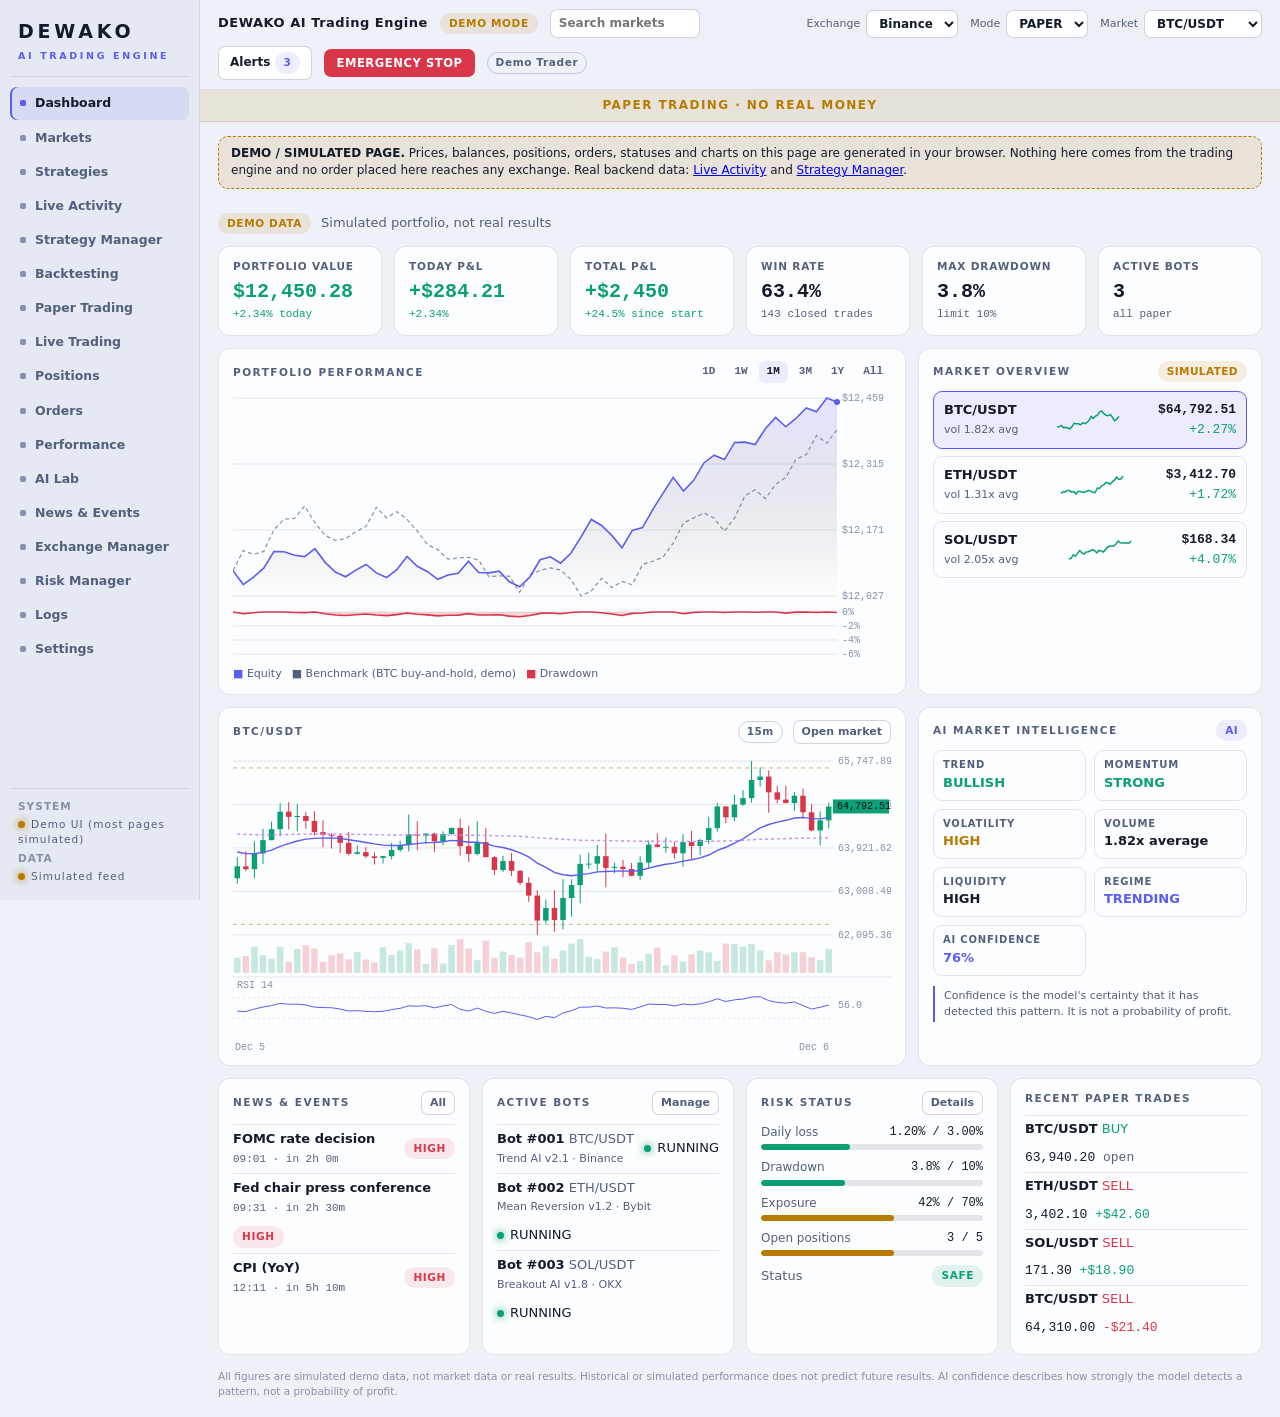
==== frontend/prototype/index.standalone.html @ c2d4505a "Phase 5.2 final verification and safety fixes Add fail-closed validation for malformed fills and exc" ====
<!doctype html>
<html lang="en">
<head>
<meta charset="utf-8">
<meta name="viewport" content="width=device-width, initial-scale=1">
<title>DEWAKO AI Trading Engine</title>
<style>
/* Layout concept: permanent left rail + sticky command bar; dense card grid workstation. Dark-first, AI = indigo, semantic green/red/amber kept separate from accent. */
:root{
  --bg:#0a0e16; --bg2:#0e1420; --card:rgba(22,30,46,.72); --card-solid:#141c2c; --line:rgba(140,160,200,.14); --line2:rgba(140,160,200,.24);
  --fg:#e6ebf5; --mut:#8c98b2; --dim:#5d6984;
  --ai:#8b8cff; --ai-soft:rgba(139,140,255,.14);
  --up:#27d3a0; --up-soft:rgba(39,211,160,.13); --dn:#ff5c6c; --dn-soft:rgba(255,92,108,.13); --warn:#f6b73c; --warn-soft:rgba(246,183,60,.14);
  --glow:radial-gradient(1200px 500px at 85% -10%,rgba(139,140,255,.10),transparent 60%),radial-gradient(900px 400px at 0% 0%,rgba(39,211,160,.05),transparent 55%);
  --f-ui:'Manrope',system-ui,sans-serif; --f-mono:'JetBrains Mono',ui-monospace,Menlo,monospace;
  color-scheme:dark;
}
@media (prefers-color-scheme:light){:root:not([data-theme="dark"]){
  --bg:#eef1f7; --bg2:#e4e9f3; --card:rgba(255,255,255,.82); --card-solid:#ffffff; --line:rgba(40,60,100,.12); --line2:rgba(40,60,100,.22);
  --fg:#131a2b; --mut:#53607c; --dim:#8591ab; --ai:#5b5cf0; --ai-soft:rgba(91,92,240,.1);
  --up:#0b9f76; --up-soft:rgba(11,159,118,.11); --dn:#d9364a; --dn-soft:rgba(217,54,74,.1); --warn:#b97a00; --warn-soft:rgba(185,122,0,.12);
  --glow:radial-gradient(1200px 500px at 85% -10%,rgba(91,92,240,.08),transparent 60%);color-scheme:light}}
:root[data-theme="light"]{
  --bg:#eef1f7; --bg2:#e4e9f3; --card:rgba(255,255,255,.82); --card-solid:#ffffff; --line:rgba(40,60,100,.12); --line2:rgba(40,60,100,.22);
  --fg:#131a2b; --mut:#53607c; --dim:#8591ab; --ai:#5b5cf0; --ai-soft:rgba(91,92,240,.1);
  --up:#0b9f76; --up-soft:rgba(11,159,118,.11); --dn:#d9364a; --dn-soft:rgba(217,54,74,.1); --warn:#b97a00; --warn-soft:rgba(185,122,0,.12);
  --glow:radial-gradient(1200px 500px at 85% -10%,rgba(91,92,240,.08),transparent 60%);color-scheme:light}

*{box-sizing:border-box}
html,body{height:100%}
body{background:var(--bg);color:var(--fg);font:13px/1.45 var(--f-ui);margin:0;-webkit-font-smoothing:antialiased}
.num,.mono{font-family:var(--f-mono);font-variant-numeric:tabular-nums}
button,select,input{font:inherit;color:inherit}
button{cursor:pointer}
:focus-visible{outline:2px solid var(--ai);outline-offset:2px}
.app{display:grid;grid-template-columns:200px minmax(0,1fr);min-height:100%;background:var(--glow)}
/* sidebar */
.side{position:sticky;top:env(safe-area-inset-top,0px);height:100dvh;align-self:start;border-right:1px solid var(--line);background:var(--bg2);display:flex;flex-direction:column;padding:14px 10px;gap:10px;overflow-y:auto}
.brand{padding:4px 8px 12px;border-bottom:1px solid var(--line)}
.brand b{display:block;font-size:19px;font-weight:800;letter-spacing:.2em}
.brand span{font-size:9.5px;letter-spacing:.28em;color:var(--ai);font-weight:700}
.nav{display:flex;flex-direction:column;gap:2px}
.nav button{all:unset;box-sizing:border-box;cursor:pointer;display:flex;align-items:center;gap:9px;padding:7px 10px;border-radius:7px;color:var(--mut);font-weight:600;font-size:12.5px;white-space:nowrap}
.nav button:hover{background:var(--ai-soft);color:var(--fg)}
.nav button[aria-current="page"]{background:var(--ai-soft);color:var(--fg);box-shadow:inset 2px 0 0 var(--ai)}
.nav i{width:6px;height:6px;border-radius:2px;background:var(--dim);flex:none}
.nav button[aria-current="page"] i{background:var(--ai)}
.sys{margin-top:auto;border-top:1px solid var(--line);padding:10px 8px 2px;font-size:10.5px;letter-spacing:.1em;color:var(--mut);display:grid;gap:3px}
.sys b{color:var(--dim);font-weight:700}
.dot{display:inline-block;width:7px;height:7px;border-radius:50%;background:var(--up);margin-right:6px;box-shadow:0 0 8px var(--up)}
.dot.w{background:var(--warn);box-shadow:0 0 8px var(--warn)}.dot.r{background:var(--dn);box-shadow:0 0 8px var(--dn)}.dot.o{background:var(--dim);box-shadow:none}
/* topbar */
.main{min-width:0;display:flex;flex-direction:column}
.top{position:sticky;top:env(safe-area-inset-top,0px);z-index:20;display:flex;flex-wrap:wrap;align-items:center;gap:8px 12px;padding:9px 18px;background:color-mix(in srgb,var(--bg) 88%,transparent);backdrop-filter:blur(12px);border-bottom:1px solid var(--line)}
.top h1{font-size:13px;font-weight:800;margin:0;letter-spacing:.04em;white-space:nowrap}
.top .grow{flex:1 1 20px}
.field{display:flex;align-items:center;gap:6px;font-size:11px;color:var(--mut)}
.field select,.search{background:var(--card-solid);border:1px solid var(--line2);border-radius:7px;padding:5px 8px;font-weight:600;font-size:12px;color:var(--fg)}
.search{width:150px}
.pill{display:inline-flex;align-items:center;gap:5px;padding:2px 8px;border-radius:99px;font-size:10.5px;font-weight:700;letter-spacing:.06em;border:1px solid var(--line2);color:var(--mut);white-space:nowrap}
.pill.up{color:var(--up);background:var(--up-soft);border-color:transparent}.pill.dn{color:var(--dn);background:var(--dn-soft);border-color:transparent}
.pill.warn{color:var(--warn);background:var(--warn-soft);border-color:transparent}.pill.ai{color:var(--ai);background:var(--ai-soft);border-color:transparent}
.btn{border:1px solid var(--line2);background:var(--card-solid);border-radius:7px;padding:5px 11px;font-weight:700;font-size:12px}
.btn:hover{border-color:var(--ai)}
.btn.pri{background:var(--ai);border-color:var(--ai);color:#0a0e16}
.btn.dn{background:var(--dn-soft);border-color:var(--dn);color:var(--dn)}
.btn.sm{padding:3px 8px;font-size:11px}
.btn[disabled]{opacity:.45;cursor:not-allowed}
.estop{background:var(--dn);color:#fff;border:0;border-radius:7px;padding:6px 12px;font-weight:800;font-size:11.5px;letter-spacing:.05em}
.banner{display:none;padding:7px 18px;font-weight:800;letter-spacing:.12em;font-size:12px;text-align:center}
.banner.show{display:block}
.banner.live{background:var(--dn);color:#fff}
.banner.paper{background:var(--warn-soft);color:var(--warn);border-bottom:1px solid var(--line)}
.banner.halt{background:var(--dn-soft);color:var(--dn);border-bottom:1px solid var(--dn)}
.view{padding:14px 18px 8px;display:grid;gap:12px;align-content:start;min-width:0}
.foot{padding:6px 18px 18px;color:var(--dim);font-size:10.5px}
/* cards */
.grid{display:grid;gap:12px;min-width:0}
.g2{grid-template-columns:minmax(0,2fr) minmax(0,1fr)}
.g3{grid-template-columns:repeat(auto-fit,minmax(min(100%,250px),1fr))}
.g4{grid-template-columns:repeat(auto-fit,minmax(min(100%,220px),1fr))}
.kpis{grid-template-columns:repeat(auto-fit,minmax(min(100%,150px),1fr))}
.card{background:var(--card);border:1px solid var(--line);border-radius:12px;padding:12px 14px;backdrop-filter:blur(8px);min-width:0}
.card h2{margin:0 0 9px;font-size:10.5px;letter-spacing:.14em;text-transform:uppercase;color:var(--mut);font-weight:700;display:flex;align-items:center;justify-content:space-between;gap:8px}
.card h2 .pill{letter-spacing:.04em;text-transform:none}
.kpi .l{font-size:10.5px;color:var(--mut);letter-spacing:.08em;text-transform:uppercase;font-weight:700}
.kpi .v{font-family:var(--f-mono);font-size:20px;font-weight:600;margin-top:3px}
.kpi .s{font-family:var(--f-mono);font-size:11px;margin-top:1px}
.up{color:var(--up)}.dn{color:var(--dn)}.warn{color:var(--warn)}.ai{color:var(--ai)}.mut{color:var(--mut)}
.flash-up{animation:fu .7s}.flash-dn{animation:fd .7s}
@keyframes fu{from{background:var(--up-soft)}to{background:transparent}}@keyframes fd{from{background:var(--dn-soft)}to{background:transparent}}
.row{display:flex;align-items:center;gap:10px;flex-wrap:wrap}.row.sb{justify-content:space-between}
.tabs{display:flex;gap:3px;flex-wrap:wrap}
.tabs button{border:0;background:transparent;color:var(--mut);font-weight:700;font-size:11px;padding:3px 8px;border-radius:6px;font-family:var(--f-mono)}
.tabs button[aria-pressed="true"]{background:var(--ai-soft);color:var(--fg)}
canvas{display:block;width:100%}
.tbl{width:100%;border-collapse:collapse;font-size:12px}
.tbl th{font-size:10px;text-transform:uppercase;letter-spacing:.1em;color:var(--dim);text-align:left;padding:5px 8px;font-weight:700;white-space:nowrap}
.tbl td{padding:6px 8px;border-top:1px solid var(--line);white-space:nowrap}
.tbl tr.click{cursor:pointer}.tbl tr.click:hover td{background:var(--ai-soft)}
.scroll{overflow-x:auto;max-width:100%}
.mkt{display:flex;align-items:center;justify-content:space-between;gap:8px;padding:8px 10px;border-radius:9px;border:1px solid var(--line);background:transparent;width:100%;text-align:left}
.mkt:hover,.mkt[aria-pressed="true"]{border-color:var(--ai);background:var(--ai-soft)}
.mkt .n{font-weight:700}.mkt .p{font-family:var(--f-mono);font-weight:600}
.kv{display:grid;grid-template-columns:auto 1fr;gap:5px 14px;font-size:12px}
.kv dt{color:var(--mut)}.kv dd{margin:0;text-align:right;font-weight:700;font-family:var(--f-mono)}
.kvg{display:grid;grid-template-columns:repeat(auto-fit,minmax(110px,1fr));gap:8px}
.tile{border:1px solid var(--line);border-radius:9px;padding:7px 9px}
.tile .l{font-size:10px;color:var(--mut);letter-spacing:.08em;text-transform:uppercase;font-weight:700}
.tile .v{font-weight:800;margin-top:1px}
.bar{height:6px;border-radius:4px;background:var(--line);overflow:hidden}
.bar>i{display:block;height:100%;border-radius:4px;background:var(--up)}
.bar.w>i{background:var(--warn)}.bar.d>i{background:var(--dn)}
.meter{display:grid;gap:3px;margin-bottom:9px}.meter .row{font-size:12px}
.note{font-size:11px;color:var(--mut);border-left:2px solid var(--ai);padding:2px 0 2px 9px}
.warnbox{border:1px solid var(--warn);background:var(--warn-soft);color:var(--warn);border-radius:9px;padding:8px 11px;font-size:12px;font-weight:600}
.newsi{padding:9px 0;border-top:1px solid var(--line)}.newsi:first-of-type{border-top:0;padding-top:0}
.newsi h3{margin:0 0 3px;font-size:13px;font-weight:700}
.chips{display:flex;gap:5px;flex-wrap:wrap;margin-top:5px}
.ob{display:grid;grid-template-columns:1fr 1fr 1fr;font-family:var(--f-mono);font-size:11px;gap:1px 6px}
.ob .bid{color:var(--up)}.ob .ask{color:var(--dn)}.ob .h{color:var(--dim);font-size:9.5px;text-transform:uppercase}
.heat td{text-align:center;font-family:var(--f-mono);font-weight:600}
.form{display:grid;grid-template-columns:repeat(auto-fit,minmax(130px,1fr));gap:9px}
.form label{display:grid;gap:3px;font-size:10.5px;color:var(--mut);font-weight:700;letter-spacing:.06em;text-transform:uppercase}
.form select,.form input{background:var(--card-solid);border:1px solid var(--line2);border-radius:7px;padding:6px 8px;font-size:12.5px;text-transform:none;letter-spacing:0;font-weight:600;width:100%}
.modal{position:fixed;inset:0;z-index:50;background:rgba(5,8,14,.66);display:none;align-items:center;justify-content:center;padding:16px}
.modal.show{display:flex}
.modal .box{background:var(--card-solid);border:1px solid var(--line2);border-radius:14px;padding:18px;max-width:440px;width:100%;display:grid;gap:12px}
.modal h3{margin:0;font-size:15px}
.opt{display:flex;gap:8px;align-items:flex-start;padding:7px 9px;border:1px solid var(--line);border-radius:8px}
.modal .box.wide{max-width:600px;max-height:90vh;overflow-y:auto}
.modal select,.modal input:not([type=radio]):not([type=checkbox]){background:var(--card-solid);border:1px solid var(--line2);border-radius:7px;padding:6px 8px;font-weight:600;font-size:12.5px;max-width:100%}
.toast{position:fixed;right:16px;bottom:calc(16px + env(safe-area-inset-bottom,0px));z-index:60;background:var(--card-solid);border:1px solid var(--line2);border-left:3px solid var(--ai);border-radius:9px;padding:9px 13px;font-weight:600;max-width:340px;display:none}
.toast.show{display:block}
.disabled-big{display:grid;place-items:center;text-align:center;gap:10px;padding:28px 12px}
.disabled-big h2{font-size:22px;letter-spacing:.14em;margin:0}
.step{display:flex;gap:8px;align-items:center;padding:6px 0;border-top:1px solid var(--line)}
@media (max-width:900px){
  .app{grid-template-columns:minmax(0,1fr)}
  .side{position:static;height:auto;flex-direction:row;align-items:center;border-right:0;border-bottom:1px solid var(--line);padding:8px 12px;overflow:visible}
  .brand{border:0;padding:0 8px 0 0;flex:none}.brand b{font-size:15px}.brand span{display:none}
  .nav{flex-direction:row;overflow-x:auto;flex:1;min-width:0}
  .sys{display:none}
  .g2{grid-template-columns:minmax(0,1fr)}
  .top,.view,.foot,.banner{padding-inline:16px}
}
/* ---- Live Activity + Strategy Manager (real backend views) ---- */
.bk-note{border:1px dashed var(--line2);border-radius:9px;padding:7px 10px;font-size:11.5px;color:var(--mut)}
.bk-login{display:grid;grid-template-columns:repeat(auto-fit,minmax(170px,1fr));gap:9px;align-items:end;max-width:760px}
.bk-login label{display:grid;gap:3px;font-size:10.5px;color:var(--mut);font-weight:700;letter-spacing:.06em;text-transform:uppercase}
.bk-login input{background:var(--card-solid);border:1px solid var(--line2);border-radius:7px;padding:7px 9px;font-size:13px;color:var(--fg)}
.bk-err{color:var(--dn);font-weight:700;margin-top:6px}
.act-head{display:flex;gap:10px;flex-wrap:wrap;align-items:center}
.act-status{display:inline-flex;align-items:center;gap:8px;padding:5px 12px;border-radius:99px;font-weight:800;letter-spacing:.06em;border:1px solid var(--line2)}
.act-status i{width:9px;height:9px;border-radius:50%;background:var(--dim)}
.act-status.RUNNING{color:var(--up);border-color:var(--up)}.act-status.RUNNING i{background:var(--up);box-shadow:0 0 10px var(--up)}
.act-status.IDLE{color:var(--mut)}.act-status.IDLE i{background:var(--mut)}
.act-status.DEGRADED{color:var(--warn);border-color:var(--warn)}.act-status.DEGRADED i{background:var(--warn);box-shadow:0 0 10px var(--warn)}
.act-status.ERROR{color:var(--dn);border-color:var(--dn);background:var(--dn-soft)}.act-status.ERROR i{background:var(--dn);box-shadow:0 0 10px var(--dn)}
.act-conn{font-size:11.5px;font-weight:700;display:inline-flex;gap:6px;align-items:center}
.act-conn.live i{background:var(--up)}.act-conn.bad i{background:var(--dn)}.act-conn.wait i{background:var(--warn)}.act-conn i{width:8px;height:8px;border-radius:50%;background:var(--dim)}
.act-alert{border:1px solid var(--dn);background:var(--dn-soft);color:var(--fg);border-radius:10px;padding:9px 12px;font-weight:700}
.act-alert.warn{border-color:var(--warn);background:var(--warn-soft)}
.act-filters{display:grid;grid-template-columns:repeat(auto-fit,minmax(130px,1fr));gap:8px;align-items:end}
.act-filters label{display:grid;gap:3px;font-size:10.5px;color:var(--mut);font-weight:700;letter-spacing:.06em;text-transform:uppercase}
.act-filters select,.act-filters input{background:var(--card-solid);border:1px solid var(--line2);border-radius:7px;padding:6px 8px;font-size:12.5px;color:var(--fg);min-width:0}
.pipe{list-style:none;margin:0;padding:0 0 0 22px;position:relative;max-height:64vh;overflow-y:auto}
.pipe::before{content:"";position:absolute;left:8px;top:6px;bottom:6px;width:2px;background:linear-gradient(var(--ai),var(--up) 50%,var(--ai));background-size:100% 40px;border-radius:2px;opacity:.55}
.pipe.flow::before{animation:pipeflow 2.4s linear infinite}
@keyframes pipeflow{from{background-position:0 0}to{background-position:0 40px}}
.ev{position:relative;display:flex;gap:10px;padding:9px 10px;margin:0 0 8px;border:1px solid var(--line);border-radius:10px;background:var(--card-solid);cursor:pointer;outline-offset:2px}
.ev:hover,.ev:focus-visible{border-color:var(--ai)}
.ev-dot{position:absolute;left:-19px;top:15px;width:10px;height:10px;border-radius:50%;background:var(--ai);box-shadow:0 0 0 3px var(--bg)}
.ev.sev-warning .ev-dot{background:var(--warn)}.ev.sev-error .ev-dot,.ev.sev-critical .ev-dot{background:var(--dn)}
.ev.sev-error,.ev.sev-critical{border-color:var(--dn);background:linear-gradient(90deg,var(--dn-soft),transparent 60%),var(--card-solid)}
.ev.sev-warning{border-left:3px solid var(--warn)}
.ev.unknown{border-style:double;border-width:3px}
.ev-main{min-width:0;flex:1}.ev-top{display:flex;gap:8px;flex-wrap:wrap;align-items:center;font-size:11px}
.ev-sev{font-weight:800;letter-spacing:.06em;text-transform:uppercase}.ev.sev-error .ev-sev,.ev.sev-critical .ev-sev{color:var(--dn)}.ev.sev-warning .ev-sev{color:var(--warn)}
.ev-cat{padding:1px 7px;border-radius:99px;background:var(--ai-soft);font-weight:700}
.ev-status{font-weight:700;color:var(--mut)}.ev-unk{font-weight:800;color:var(--dn);letter-spacing:.04em}
.ev-time{margin-left:auto;color:var(--mut)}.ev-sum{margin-top:3px;font-weight:600;overflow-wrap:anywhere}.ev-meta{margin-top:3px;color:var(--mut);font-size:11px;overflow-wrap:anywhere}
.ev.enter{animation:evin .45s ease-out}
.ev.enter.sev-error,.ev.enter.sev-critical{animation:evin .45s ease-out,evpulse 1.6s ease-out 1}
@keyframes evin{from{opacity:0;transform:translateY(-10px)}to{opacity:1;transform:none}}
@keyframes evpulse{0%{box-shadow:0 0 0 0 var(--dn)}100%{box-shadow:0 0 0 10px transparent}}
.act-empty{padding:26px;text-align:center;color:var(--mut)}
.pk-drop{border:2px dashed var(--line2);border-radius:12px;padding:16px;text-align:center}.pk-drop.over{border-color:var(--ai);background:var(--ai-soft)}
.pk-prog{height:8px;border-radius:6px;background:var(--line);overflow:hidden}.pk-prog>i{display:block;height:100%;width:0;background:var(--ai);transition:width .15s}
.pk-res{border:1px solid var(--line2);border-radius:10px;padding:10px 12px}.pk-res.ok{border-color:var(--up);background:var(--up-soft)}.pk-res.bad{border-color:var(--dn);background:var(--dn-soft)}
.sr-only{position:absolute;width:1px;height:1px;overflow:hidden;clip:rect(0 0 0 0);white-space:nowrap}
@media (prefers-reduced-motion:reduce){*{animation:none!important;transition:none!important}}

.demo-banner{border:1px dashed var(--warn);background:var(--warn-soft);border-radius:10px;padding:8px 12px;margin-bottom:12px;font-size:12px}

</style>
</head>
<body>

<div class="app">
  <aside class="side">
    <div class="brand"><b>DEWAKO</b><span>AI TRADING ENGINE</span></div>
    <nav class="nav" id="nav" aria-label="Main"></nav>
    <div class="sys"><b>SYSTEM</b><span><i class="dot w"></i>Demo UI (most pages simulated)</span><b>DATA</b><span><i class="dot w"></i>Simulated feed</span></div>
  </aside>
  <div class="main">
    <header class="top">
      <h1>DEWAKO AI Trading Engine</h1>
      <span class="pill warn">DEMO MODE</span>
      <input class="search" id="search" type="search" placeholder="Search markets" aria-label="Search markets">
      <span class="grow"></span>
      <label class="field">Exchange <select id="selEx"><option>Binance</option><option>Bybit</option><option>OKX</option></select></label>
      <label class="field">Mode <select id="selMode"><option>PAPER</option><option>LIVE</option></select></label>
      <label class="field">Market <select id="selMkt"></select></label>
      <button class="btn" id="bell" aria-label="Notifications">Alerts <span class="pill ai" id="bellN">3</span></button>
      <button class="estop" id="estop">EMERGENCY STOP</button>
      <span class="pill" title="Signed in as demo user">Demo Trader</span>
    </header>
    <div class="banner paper" id="bPaper">PAPER TRADING &middot; NO REAL MONEY</div>
    <div class="banner live" id="bLive">LIVE TRADING &middot; EXECUTION DISABLED IN THIS DEMO</div>
    <div class="banner halt" id="bHalt">EMERGENCY STOP ACTIVE &middot; ALL BOTS STOPPED &middot; NEW TRADES BLOCKED</div>
    <main class="view" id="view"></main>
    <div class="foot">All figures are simulated demo data, not market data or real results. Historical or simulated performance does not predict future results. AI confidence describes how strongly the model detects a pattern, not a probability of profit.</div>
  </div>
</div>
<div class="modal" id="modal"><div class="box" id="modalBox"></div></div>
<div class="toast" id="toast" role="status"></div>

<script>
/* DEWAKO Live Activity: pure view-model logic (no DOM, no network). Loaded by index.html and unit-tested under Node.
   Nothing here creates events: it only buffers, de-duplicates, orders, filters and renders what the backend sent. */
(function (root, factory) { if (typeof module === 'object' && module.exports) module.exports = factory(); else root.DewakoActivity = factory(); })(this, function () {
  'use strict';
  var MAX_BUFFER = 500, MAX_PENDING = 200, STALE_MS = 45000, MAX_FRAME = 65536;

  function escapeHtml(s) {
    return String(s == null ? '' : s).replace(/[&<>"'`]/g, function (c) { return { '&': '&amp;', '<': '&lt;', '>': '&gt;', '"': '&quot;', "'": '&#39;', '`': '&#96;' }[c]; });
  }
  function cmp(a, b) { return a.ts < b.ts ? 1 : a.ts > b.ts ? -1 : a.event_id < b.event_id ? 1 : a.event_id > b.event_id ? -1 : 0; }   // newest first
  function isCritical(e) { return e.severity === 'ERROR' || e.severity === 'CRITICAL' || e.status === 'UNKNOWN' || e.reconciliation_required === true; }
  function validEvent(e) { return !!e && typeof e === 'object' && typeof e.event_id === 'string' && typeof e.ts === 'string' && typeof e.severity === 'string' && typeof e.summary === 'string'; }

  /* Incremental Server-Sent-Events parser: tolerant of arbitrary chunk boundaries, bounded per frame. */
  function SSEParser() { this.buf = ''; this.dropped = 0; }
  SSEParser.prototype.feed = function (chunk) {
    this.buf += chunk.replace(/\r\n/g, '\n').replace(/\r/g, '\n');
    var out = [], i;
    while ((i = this.buf.indexOf('\n\n')) !== -1) {
      var raw = this.buf.slice(0, i); this.buf = this.buf.slice(i + 2);
      if (raw.length > MAX_FRAME) { this.dropped++; continue; }
      var f = { event: 'message', data: '', id: null, comment: false }, has = false;
      raw.split('\n').forEach(function (line) {
        if (line.charAt(0) === ':') { f.comment = true; has = true; return; }
        var k = line.indexOf(':'); var name = k === -1 ? line : line.slice(0, k); var val = k === -1 ? '' : line.slice(k + 1).replace(/^ /, '');
        if (name === 'event') { f.event = val; has = true; } else if (name === 'data') { f.data += (f.data ? '\n' : '') + val; has = true; }
        else if (name === 'id') { f.id = val; has = true; } else if (name === 'retry') { f.retry = parseInt(val, 10); has = true; }
      });
      if (has) out.push(f);
    }
    if (this.buf.length > MAX_FRAME * 2) { this.buf = ''; this.dropped++; }       // an unterminated giant frame is discarded, not buffered forever
    return out;
  };

  function backoff(attempt, rnd) { var base = Math.min(30000, 1000 * Math.pow(2, Math.max(0, attempt))); return Math.round(base * (0.75 + 0.25 * (rnd == null ? Math.random() : rnd))); }

  function Model(opts) {
    opts = opts || {};
    this.now = opts.now || Date.now; this.max = opts.max || MAX_BUFFER;
    this.events = []; this.seen = Object.create(null); this.pending = []; this.paused = false;
    this.conn = 'idle'; this.connInfo = ''; this.lastSignal = null; this.loaded = false; this.error = null; this.denied = false; this.cursor = null;
    this.duplicates = 0; this.rejected = 0; this.lastStatus = null;
  }
  Model.prototype._merge = function (list) {
    var added = 0, self = this;
    list.forEach(function (e) { if (self.seen[e.event_id]) { self.duplicates++; return; } self.seen[e.event_id] = 1; self.events.push(e); added++; });
    if (added) {
      this.events.sort(cmp);
      if (this.events.length > this.max) { var drop = this.events.splice(this.max); drop.forEach(function (e) { delete self.seen[e.event_id]; }); }
    }
    return added;
  };
  /* history=true: a page loaded by the user; live=true: pushed by the stream (held back, not dropped, while the view is paused). */
  Model.prototype.ingest = function (list, opts) {
    opts = opts || {}; var good = [], self = this;
    (Array.isArray(list) ? list : []).forEach(function (e) { if (validEvent(e)) good.push(e); else self.rejected++; });
    if (opts.live) this.lastSignal = this.now();
    if (opts.live && this.paused) {
      var self2 = this;
      good.forEach(function (e) { if (!self2.seen[e.event_id] && !self2.pending.some(function (p) { return p.event_id === e.event_id; })) self2.pending.push(e); else self2.duplicates++; });
      if (this.pending.length > MAX_PENDING) {                                   // bounded: keep every critical item, drop the oldest non-critical ones
        var crit = this.pending.filter(isCritical), rest = this.pending.filter(function (e) { return !isCritical(e); }).sort(cmp);
        this.pending = crit.concat(rest.slice(0, Math.max(0, MAX_PENDING - crit.length)));
      }
      return { added: 0, held: good.length };
    }
    this.loaded = true; this.error = null;
    return { added: this._merge(good), held: 0 };
  };
  Model.prototype.reset = function () { this.events = []; this.seen = Object.create(null); this.pending = []; this.loaded = false; this.error = null; };   // keeps connection state and stream cursor
  Model.prototype.pause = function () { this.paused = true; };            // visual only: the stream keeps being read and buffered
  Model.prototype.resume = function () { this.paused = false; var p = this.pending; this.pending = []; return this._merge(p); };
  Model.prototype.criticalPending = function () { return this.pending.filter(isCritical).length; };
  Model.prototype.setConn = function (state, info) { this.conn = state; this.connInfo = info || ''; if (state === 'live') this.lastSignal = this.now(); if (state === 'unauthorized') this.denied = true; };
  Model.prototype.touch = function () { this.lastSignal = this.now(); };
  Model.prototype.isStale = function () { return this.conn === 'live' && this.lastSignal != null && this.now() - this.lastSignal > STALE_MS; };
  Model.prototype.setCursor = function (c) { if (c) this.cursor = c; };
  Model.prototype.fail = function (msg) { this.error = msg || 'backend error'; };
  Model.prototype.view = function () {
    if (this.denied) return 'denied';
    if (!this.loaded && this.error) return 'error';
    if (!this.loaded) return 'loading';
    if (this.conn === 'disconnected' || this.conn === 'reconnecting') return 'disconnected';
    if (this.isStale()) return 'stale';
    if (this.error) return 'error';
    return this.events.length ? 'ready' : 'empty';
  };
  Model.prototype.visible = function (f) {
    f = f || {}; var q = (f.q || '').toLowerCase();
    return this.events.filter(function (e) {
      return (!f.category || e.category === f.category) && (!f.severity || e.severity === f.severity) && (!f.status || e.status === f.status) &&
        (!f.strategy || (e.strategy || '').toLowerCase() === f.strategy.toLowerCase()) && (!f.since || e.ts >= f.since) && (!f.until || e.ts <= f.until) &&
        (!q || [e.summary, e.type, e.correlation_id, e.strategy, e.instrument, e.related_id, e.status].join(' ').toLowerCase().indexOf(q) !== -1);
    });
  };

  var SEV = { INFO: 'Info', WARNING: 'Warning', ERROR: 'Error', CRITICAL: 'Critical' };
  var LEVELS = { RUNNING: 'Running', IDLE: 'Idle', DEGRADED: 'Degraded', ERROR: 'Error' };
  function timeLabels(ts) {
    var d = new Date(ts); if (isNaN(d)) return { utc: String(ts).slice(0, 25), local: '' };
    return { utc: d.toISOString().replace('T', ' ').replace(/\.\d+Z$/, ' UTC'), local: d.toLocaleString() };
  }
  /* Everything interpolated is escaped. Severity and status are text as well as colour. An unknown outcome is never styled as success. */
  function renderEvent(e, tz) {
    var t = timeLabels(e.ts);
    var unknown = e.status === 'UNKNOWN' || e.reconciliation_required === true;
    var cls = 'ev sev-' + escapeHtml(String(e.severity).toLowerCase()) + (unknown ? ' unknown' : '');
    return '<li class="' + cls + '" data-id="' + escapeHtml(e.event_id) + '" tabindex="0" role="button" aria-label="' + escapeHtml(SEV[e.severity] || e.severity) + ': ' + escapeHtml(e.summary) + '. Open details">' +
      '<span class="ev-dot" aria-hidden="true"></span><div class="ev-main"><div class="ev-top"><span class="ev-sev">' + escapeHtml(SEV[e.severity] || e.severity) + '</span>' +
      '<span class="ev-cat">' + escapeHtml(e.category) + '</span>' +
      (unknown ? '<span class="ev-unk">UNKNOWN &middot; RECONCILIATION REQUIRED</span>' : '<span class="ev-status">' + escapeHtml(e.status) + '</span>') +
      '<time class="ev-time mono" datetime="' + escapeHtml(e.ts) + '" title="' + escapeHtml(tz === 'utc' ? t.local : t.utc) + '">' + escapeHtml(tz === 'utc' ? t.utc : (t.local || t.utc)) + '</time></div>' +
      '<div class="ev-sum">' + escapeHtml(e.summary) + '</div><div class="ev-meta mono">' +
      [e.strategy ? 'strategy ' + e.strategy + (e.strategy_version ? ' v' + e.strategy_version : '') : '', e.instrument || '', e.environment || '', e.correlation_id ? 'cid ' + e.correlation_id : '']
        .filter(Boolean).map(escapeHtml).join(' &middot; ') + '</div></div></li>';
  }
  function renderDetails(e) {
    var t = timeLabels(e.ts), rows = [['Event ID', e.event_id], ['Time (UTC)', t.utc], ['Time (local)', t.local], ['Type', e.type], ['Category', e.category], ['Severity', e.severity], ['Status', e.status],
      ['Source', e.source], ['Actor', e.actor], ['Environment', e.environment], ['Instrument', e.instrument], ['Adapter / provider', e.adapter], ['Strategy', e.strategy ? e.strategy + (e.strategy_version ? ' v' + e.strategy_version : '') : ''],
      ['Strategy fingerprint', e.strategy_fingerprint], ['Related', e.related_id], ['Correlation ID', e.correlation_id], ['Schema version', e.schema_version]];
    var kv = rows.filter(function (r) { return r[1] !== null && r[1] !== undefined && r[1] !== ''; }).map(function (r) { return '<dt>' + escapeHtml(r[0]) + '</dt><dd class="mono">' + escapeHtml(r[1]) + '</dd>'; }).join('');
    return '<h3>' + escapeHtml(e.summary) + '</h3>' + (e.reconciliation_required ? '<p class="ev-unk">The outcome of this order is UNKNOWN. Reconciliation is required. This screen cannot retry, cancel or submit anything.</p>' : '') +
      '<dl class="kv">' + kv + '</dl><h4>Details (sanitized by the server)</h4><pre class="mono">' + escapeHtml(JSON.stringify(e.details || {}, null, 2)) + '</pre>';
  }
  function statusView(s) {
    if (!s) return { level: 'UNKNOWN', label: 'Unknown', reasons: ['status not loaded'] };
    return { level: s.level, label: LEVELS[s.level] || 'Unknown', reasons: Array.isArray(s.reasons) ? s.reasons : [], unresolved: s.unresolved_orders || 0, killSwitch: !!s.kill_switch, live: s.live_trading };
  }
  function queryString(filters, cursor, limit) {
    var p = [];
    ['category', 'severity', 'status', 'strategy', 'q', 'since', 'until'].forEach(function (k) { if (filters && filters[k]) p.push(k + '=' + encodeURIComponent(filters[k])); });
    if (cursor) p.push('cursor=' + encodeURIComponent(cursor)); p.push('limit=' + (limit || 50));
    return p.join('&');
  }
  return { Model: Model, SSEParser: SSEParser, escapeHtml: escapeHtml, renderEvent: renderEvent, renderDetails: renderDetails, statusView: statusView, queryString: queryString, backoff: backoff,
           isCritical: isCritical, validEvent: validEvent, timeLabels: timeLabels, cmp: cmp, MAX_BUFFER: MAX_BUFFER, MAX_PENDING: MAX_PENDING, STALE_MS: STALE_MS };
});

</script>
<script>
/* DEWAKO Strategy Manager: pure helpers for the package import workflow (no DOM, no network). All real validation happens on the server;
   the checks here only save a pointless upload and never decide whether a package is accepted. */
(function (root, factory) { if (typeof module === 'object' && module.exports) module.exports = factory(); else root.DewakoPackages = factory(); })(this, function () {
  'use strict';
  var MAX_BYTES = 1024 * 1024;
  var LABELS = {   // exactly the backend states: nothing is invented
    IMPORTED: ['Imported', 'warn', 'Stored, validation not yet complete.'],
    VALIDATION_FAILED: ['Rejected', 'dn', 'Failed server validation. It cannot be promoted.'],
    VALIDATED: ['Imported / Inactive', '', 'Validated and stored. Not registered, not selected, not trading.'],
    BACKTEST_ELIGIBLE: ['Eligible: backtest', 'ai', 'Registered for backtesting only.'],
    PAPER_ELIGIBLE: ['Eligible: paper', 'ai', 'May be assigned to paper bots. Signals still pass risk and authorization.'],
    TESTNET_ELIGIBLE: ['Eligible: testnet (label only)', 'ai', 'A label: this build cannot place testnet orders.'],
    DISABLED: ['Disabled', 'warn', 'Unregistered. Re-validate to bring it back.'],
    QUARANTINED: ['Quarantined', 'dn', 'Integrity check failed. An administrator must release it.']
  };
  var NEXT = { VALIDATED: 'BACKTEST_ELIGIBLE', BACKTEST_ELIGIBLE: 'PAPER_ELIGIBLE', PAPER_ELIGIBLE: 'TESTNET_ELIGIBLE' };   // the backend promotes one step at a time
  function esc(s) { return String(s == null ? '' : s).replace(/[&<>"'`]/g, function (c) { return { '&': '&amp;', '<': '&lt;', '>': '&gt;', '"': '&quot;', "'": '&#39;', '`': '&#96;' }[c]; }); }
  function label(state) { return LABELS[state] || [String(state), '', 'Unknown state reported by the server.']; }
  function nextState(state) { return NEXT[state] || null; }
  function checkFile(f) {
    if (!f) return 'Choose a .zip file.';
    if (!/\.zip$/i.test(f.name || '')) return 'The file must have a .zip extension.';
    if (!f.size) return 'The file is empty.';
    if (f.size > MAX_BYTES) return 'The file is larger than the 1 MiB limit.';
    return null;
  }
  function toBase64(bytes) {                       // bytes: Uint8Array. Chunked so large arrays do not overflow the call stack.
    var s = '', i, CH = 0x8000;
    for (i = 0; i < bytes.length; i += CH) s += String.fromCharCode.apply(null, bytes.subarray(i, i + CH));
    return (typeof btoa === 'function') ? btoa(s) : Buffer.from(s, 'binary').toString('base64');
  }
  /* Turn an HTTP result into text for the user. Server detail is shown (it is already bounded and sanitized); stack traces never are. */
  function describeError(status, body) {
    var d = body && body.detail;
    if (status === 0) return { kind: 'network', text: 'Could not reach the server. The package was not imported.' };
    if (status === 401) return { kind: 'auth', text: 'Your session has expired. Sign in again.' };
    if (status === 403) return { kind: 'denied', text: 'Your role is not allowed to do this. Nothing was changed.' };
    if (status === 409 || status === 422) {
      if (d && typeof d === 'object') return { kind: 'rejected', code: d.code || '', text: (d.code ? d.code + ': ' : '') + (d.detail || 'rejected') };
      return { kind: 'rejected', text: String(d || 'rejected').slice(0, 300) };
    }
    if (status === 413) return { kind: 'rejected', text: 'The upload is too large.' };
    if (status === 429) return { kind: 'busy', text: 'Too many requests. Wait a moment and try again.' };
    if (status >= 500) return { kind: 'server', text: 'The server hit an error. Check the Live Activity feed; the package may not have been imported.' };
    return { kind: 'unknown', text: 'Unexpected response (' + status + ').' };
  }
  function renderPackageRow(p) {
    var l = label(p.state);
    return '<tr data-pid="' + esc(p.id) + '"><td class="mono">' + esc(p.id) + '</td><td><b>' + esc(p.name || '(rejected upload)') + '</b></td><td class="mono">' + esc(p.version || '') + '</td>' +
      '<td><span class="pill ' + esc(l[1]) + '" title="' + esc(l[2]) + '">' + esc(l[0].toUpperCase()) + '</span>' + (p.state_reason && p.state !== 'VALIDATED' ? '<div class="mut" style="font-size:11px">' + esc(p.state_reason) + '</div>' : '') + '</td>' +
      '<td class="mono" title="' + esc(p.fingerprint || '') + '">' + esc((p.fingerprint || '').slice(0, 12)) + '</td><td class="mono mut">' + esc(p.imported_by) + '</td>' +
      '<td><button class="btn sm" data-pk="detail" data-pid="' + esc(p.id) + '">Details</button></td></tr>';
  }
  function renderDetail(p, canPromote) {
    var l = label(p.state), s = p.summary || {}, nx = nextState(p.state);
    var kv = [['Name', p.name], ['Version', p.version], ['Lifecycle', l[0]], ['Meaning', l[2]], ['Package SHA-256 (computed by the server)', p.package_sha256], ['Strategy fingerprint', p.fingerprint],
      ['Format', s.runtime ? s.runtime + ' (schema v' + s.schema_version + ')' : ''], ['Instruments', (s.instruments || []).join(', ')], ['Timeframes', (s.timeframes || []).join(', ')],
      ['Files in package', s.file_count], ['Imported by', p.imported_by], ['Created', p.created_at], ['Updated', p.updated_at]]
      .filter(function (r) { return r[1] !== undefined && r[1] !== null && r[1] !== ''; }).map(function (r) { return '<dt>' + esc(r[0]) + '</dt><dd class="mono">' + esc(r[1]) + '</dd>'; }).join('');
    var f = (p.findings || []).map(function (x) { return '<li><b>' + esc(x.code) + '</b> ' + esc(x.detail) + '</li>'; }).join('');
    return '<h3>' + esc(p.name || 'Rejected upload') + ' ' + esc(p.version || '') + '</h3><dl class="kv">' + kv + '</dl>' + (f ? '<h4>Validation findings</h4><ul>' + f + '</ul>' : '') +
      '<p class="mut">Importing never enables or selects a package. Promotion is one step at a time, by a person with permission; signals still go through risk checks and execution authorization. Live trading is locked.</p>' +
      '<div class="row">' + (nx && canPromote ? '<button class="btn pri" data-pk="promote" data-pid="' + esc(p.id) + '" data-to="' + esc(nx) + '">Promote to ' + esc(label(nx)[0]) + '</button>' : '') +
      (['BACKTEST_ELIGIBLE', 'PAPER_ELIGIBLE', 'TESTNET_ELIGIBLE', 'VALIDATED'].indexOf(p.state) !== -1 && canPromote ? '<button class="btn" data-pk="promote" data-pid="' + esc(p.id) + '" data-to="DISABLED">Disable</button>' : '') +
      '<button class="btn" data-act="close">Close</button></div>';
  }
  return { checkFile: checkFile, toBase64: toBase64, describeError: describeError, label: label, nextState: nextState, renderPackageRow: renderPackageRow, renderDetail: renderDetail, MAX_BYTES: MAX_BYTES, esc: esc, LABELS: LABELS };
});

</script>
<script>
(function(){
'use strict';
const $=(s,r=document)=>r.querySelector(s), $$=(s,r=document)=>[...r.querySelectorAll(s)];
const fmt=(n,d=2)=>Number(n).toLocaleString('en-US',{minimumFractionDigits:d,maximumFractionDigits:d});
const sgn=(n,d=2)=>(n>=0?'+':'-')+fmt(Math.abs(n),d);
const cls=n=>n>=0?'up':'dn';
function rng(seed){let s=seed>>>0;return()=>{s=(Math.imul(s,1664525)+1013904223)>>>0;return s/4294967296}}
function hash(str){let h=2166136261;for(const c of str){h^=c.charCodeAt(0);h=Math.imul(h,16777619)}return h>>>0}
const col=n=>getComputedStyle(document.documentElement).getPropertyValue(n).trim();
const two=n=>String(n).padStart(2,'0');
const clock=d=>two(d.getHours())+':'+two(d.getMinutes())+':'+two(d.getSeconds());

/* ---------- demo data ---------- */
const MK=[
 {s:'BTC/USDT',p:64820.4,c:2.31,seed:11,d:2,v:'1.82x'},
 {s:'ETH/USDT',p:3412.65,c:1.72,seed:23,d:2,v:'1.31x'},
 {s:'SOL/USDT',p:168.42,c:4.12,seed:37,d:2,v:'2.05x'},
 {s:'XRP/USDT',p:0.5821,c:-0.64,seed:41,d:4,v:'0.88x'},
 {s:'DOGE/USDT',p:0.1387,c:3.4,seed:53,d:4,v:'1.47x'}];
const mk=s=>MK.find(m=>m.s===s);
function genCandles(m,n){
  const r=rng(m.seed*977),out=[];let p=m.p*0.9,t=Date.now()-n*900000;
  for(let i=0;i<n;i++){const drift=(Math.sin(i/17+m.seed)*0.0011)+0.0004,vol=0.004+r()*0.006;
    const o=p,c=o*(1+drift+(r()-0.5)*vol*2),h=Math.max(o,c)*(1+r()*vol*0.8),l=Math.min(o,c)*(1-r()*vol*0.8);
    out.push({t:t+i*900000,o,h,l,c,v:(0.6+r()*1.4)*(1+Math.abs(c-o)/o*60)});p=c}
  const k=m.p/out[n-1].c;out.forEach(x=>{x.o*=k;x.h*=k;x.l*=k;x.c*=k});return out}
MK.forEach(m=>{m.cs=genCandles(m,160);m.open=m.p/(1+m.c/100)});
const BOTS=[
 {id:'001',ex:'Binance',m:'BTC/USDT',st:'Trend AI',v:'2.1',tf:'15m',risk:0.5,mode:'PAPER',state:'RUNNING',pnl:184.3,trades:41},
 {id:'002',ex:'Bybit',m:'ETH/USDT',st:'Mean Reversion',v:'1.2',tf:'1h',risk:0.5,mode:'PAPER',state:'RUNNING',pnl:61.8,trades:27},
 {id:'003',ex:'OKX',m:'SOL/USDT',st:'Breakout AI',v:'1.8',tf:'30m',risk:0.4,mode:'PAPER',state:'RUNNING',pnl:38.1,trades:19}];
const POS=[
 {m:'BTC/USDT',side:'LONG',entry:63940.2,qty:0.062,lev:3,stop:62420,tp:67800,st:'Trend AI',bot:'001'},
 {m:'ETH/USDT',side:'LONG',entry:3361.1,qty:0.9,lev:2,stop:3240,tp:3590,st:'Mean Reversion',bot:'002'},
 {m:'SOL/USDT',side:'LONG',entry:161.8,qty:9,lev:2,stop:154.5,tp:179,st:'Breakout AI',bot:'003'}];
const STRATS=[
 {n:'Trend AI',vs:['1.0','1.1','2.0','2.1'],v:'2.1',risk:'Medium',ind:'EMA, ADX, market structure, momentum',tf:'15m–4h',par:{ema_fast:20,ema_slow:50,adx_min:25,atr_stop:2.0},desc:'Follows established trends and sits out ranges. Entries need EMA alignment and ADX confirmation.'},
 {n:'Momentum AI',vs:['1.0','1.2','1.4'],v:'1.4',risk:'Medium–High',ind:'RSI, MACD, volume, momentum',tf:'5m–1h',par:{rsi_len:14,macd:'12/26/9',vol_mult:1.5},desc:'Buys strength when volume confirms a momentum expansion.'},
 {n:'Mean Reversion',vs:['1.0','1.2'],v:'1.2',risk:'Low',ind:'Bollinger Bands, VWAP, RSI, deviation',tf:'30m–4h',par:{bb_len:20,bb_dev:2.0,rsi_len:14,z_entry:2.0},desc:'Fades stretched moves back toward VWAP in range-bound markets.'},
 {n:'Breakout AI',vs:['1.0','1.4','1.8'],v:'1.8',risk:'High',ind:'Support/resistance, ATR, volume, volatility',tf:'15m–1h',par:{lookback:48,atr_len:14,vol_mult:1.8},desc:'Trades range escapes with volume and volatility expansion.'},
 {n:'AI Strategy',vs:['0.3'],v:'0.3',risk:'Experimental',ind:'Market Intelligence layer',tf:'1h–1d',par:{min_conf:0.7,max_regime_age:12},desc:'Consumes the full Market State. Experimental: cannot be activated for live trading.'}];
const EX={
 Binance:{sym:'BTCUSDT',tick:'0.01',qty:'0.00001',min:'5 USDT',fee:'0.10% / 0.10%',lev:'up to 20x (demo)',types:'Market, Limit, Stop-Limit, OCO',bal:'12,450.28 USDT',conn:true},
 Bybit:{sym:'BTCUSDT',tick:'0.10',qty:'0.001',min:'1 USDT',fee:'0.10% / 0.055%',lev:'up to 25x (demo)',types:'Market, Limit, Conditional',bal:'4,210.00 USDT',conn:true},
 OKX:{sym:'BTC-USDT',tick:'0.10',qty:'0.0001',min:'1 USDT',fee:'0.08% / 0.10%',lev:'up to 20x (demo)',types:'Market, Limit, Trigger, OCO',bal:'not connected',conn:false}};
const mins=n=>new Date(Date.now()+n*60000);
const hm=d=>two(d.getHours())+':'+two(d.getMinutes());
const EVENTS=[
 {t:120,n:'FOMC rate decision',c:'US',imp:'HIGH',a:'BTC, ETH, all crypto',vol:'Very high',sent:'Neutral',ai:'Outcome is mostly priced in. The press conference tone is the real risk. Strategies reduce size ahead of the release.'},
 {t:150,n:'Fed chair press conference',c:'US',imp:'HIGH',a:'BTC, ETH',vol:'High',sent:'Uncertain',ai:'Expect whipsaw in the first 15 minutes. Mean-reversion entries are paused by the event filter.'},
 {t:310,n:'CPI (YoY)',c:'US',imp:'HIGH',a:'BTC, ETH, SOL',vol:'Very high',sent:'Neutral',ai:'Surprise versus consensus matters more than the absolute number.'},
 {t:470,n:'GDP (QoQ)',c:'US',imp:'MEDIUM',a:'BTC',vol:'Moderate',sent:'Neutral',ai:'Low expected impact unless it diverges sharply from forecast.'},
 {t:700,n:'SOL token unlock (est.)',c:'Crypto',imp:'MEDIUM',a:'SOL',vol:'Moderate',sent:'Bearish',ai:'Scheduled supply increase. Check whether the unlock is already reflected in funding and spreads.'}];
const NEWS=[
 {h:'Spot BTC ETF flows turn positive for third session',src:'Demo Wire',ago:'8m',a:['BTC','ETH','Crypto market'],sent:'Bullish',imp:'HIGH',conf:87,exp:'+0.8% to +1.5% over 4h',react:'+0.9% so far',ai:'Reaction is in line with the expected impact, so the news adds little beyond what price already shows.'},
 {h:'Major exchange reports brief withdrawal delays',src:'Demo Wire',ago:'21m',a:['Exchange risk'],sent:'Bearish',imp:'MEDIUM',conf:71,exp:'Short-term spread widening',react:'Spreads +12% on one venue',ai:'Operational issue, not a solvency signal. Order engine raises slippage allowance on that venue only.'},
 {h:'Layer-1 network upgrade scheduled for next week',src:'Demo Crypto Desk',ago:'1h',a:['SOL'],sent:'Bullish',imp:'MEDIUM',conf:64,exp:'Mild positive drift',react:'None yet',ai:'Upgrade events often sell the news. No standalone buy signal is generated.'},
 {h:'Regulator signals review of stablecoin reserve rules',src:'Demo Policy Watch',ago:'2h',a:['Stablecoins','Crypto market'],sent:'Bearish',imp:'MEDIUM',conf:58,exp:'Uncertain; low until details',react:'Muted',ai:'Wait for detail. Headline alone does not change regime.'}];
const LOGSEED=[
 ['Market data received','sys'],['Trend AI generated BUY signal (conf 0.82)','sig'],['Risk engine approved: size 0.50%, stop attached','risk'],['Order submitted to paper exchange','ord'],['Order accepted','ord'],['Order filled 0.062 BTC @ 63,940.20','ord'],
 ['Event filter armed: FOMC in 2h','risk'],['AI recommended Trend AI (assisted mode, awaiting user)','ai'],['Correlated exposure 0.87 BTC/ETH: warning raised','risk']];
const S={page:'dashboard',exch:'Binance',mode:'PAPER',mkt:'BTC/USDT',range:'1M',halted:false,draw:null,
  ind:{ema:1,sma:0,vwap:1,rsi:1,macd:0,vol:1,sr:1},stratMode:'AI Assisted',activeStrat:'Trend AI',pendingStrat:null,
  logs:[],watch:'Crypto',orderFilter:'All',bt:null,btSel:null,ostate:{minScore:0,trend:'All'}};

/* ---------- indicators ---------- */
const ema=(a,n)=>{const k=2/(n+1);let e=a[0];return a.map(x=>e=x*k+e*(1-k))};
const sma=(a,n)=>a.map((_,i)=>i<n-1?null:a.slice(i-n+1,i+1).reduce((x,y)=>x+y,0)/n);
function rsi(c,n=14){const o=[null];let g=0,l=0;for(let i=1;i<c.length;i++){const d=c[i]-c[i-1];if(i<=n){g+=Math.max(d,0);l+=Math.max(-d,0);o.push(i<n?null:100-100/(1+g/(l||1e-9)))}else{g=(g*(n-1)+Math.max(d,0))/n;l=(l*(n-1)+Math.max(-d,0))/n;o.push(100-100/(1+g/(l||1e-9)))}}return o}
function macd(c){const f=ema(c,12),s=ema(c,26),m=f.map((x,i)=>x-s[i]),sg=ema(m,9);return{m,sg,h:m.map((x,i)=>x-sg[i])}}
function atr(cs,n=14){const t=cs.map((x,i)=>i?Math.max(x.h-x.l,Math.abs(x.h-cs[i-1].c),Math.abs(x.l-cs[i-1].c)):x.h-x.l);return t.slice(-n).reduce((a,b)=>a+b,0)/n}
function vwap(cs){let pv=0,v=0;return cs.map(x=>{pv+=(x.h+x.l+x.c)/3*x.v;v+=x.v;return pv/v})}

/* ---------- canvas drawing ---------- */
function setup(cv){const r=cv.getBoundingClientRect(),d=window.devicePixelRatio||1;cv.width=Math.max(1,r.width*d);cv.height=Math.max(1,r.height*d);const g=cv.getContext('2d');g.setTransform(d,0,0,d,0,0);g.font='10px '+col('--f-mono');return{g,W:r.width,H:r.height}}
function drawCandles(cv,all,opt={}){
  if(!cv)return;const {g,W,H}=setup(cv),n=opt.n||90,cs=all.slice(-n),ind=opt.ind||S.ind,off=all.length-cs.length;
  const subs=(ind.rsi?1:0)+(ind.macd?1:0),subH=64,mainH=H-subs*subH-16,pad=58,pw=W-pad,cw=pw/cs.length;
  const up=col('--up'),dn=col('--dn'),grid=col('--line'),mut=col('--dim'),ai=col('--ai'),warn=col('--warn');
  const hi=Math.max(...cs.map(x=>x.h)),lo=Math.min(...cs.map(x=>x.l)),rg=hi-lo||1,top=8,ph=mainH-8;
  const y=p=>top+(hi-p)/rg*ph*0.82;
  g.clearRect(0,0,W,H);g.strokeStyle=grid;g.fillStyle=mut;g.lineWidth=1;
  for(let i=0;i<=4;i++){const p=hi-rg*i/4,yy=y(p);g.beginPath();g.moveTo(0,yy);g.lineTo(pw,yy);g.stroke();g.fillText(fmt(p,p<10?4:2),pw+5,yy+3)}
  if(ind.vol){const mv=Math.max(...cs.map(x=>x.v));cs.forEach((x,i)=>{g.fillStyle=x.c>=x.o?up:dn;g.globalAlpha=.22;const h=x.v/mv*ph*0.16;g.fillRect(i*cw+1,top+ph-h,Math.max(1,cw-2),h)});g.globalAlpha=1}
  if(ind.sr){const sr=[hi-rg*0.04,lo+rg*0.06];g.setLineDash([4,4]);g.strokeStyle=warn;g.globalAlpha=.55;sr.forEach(p=>{g.beginPath();g.moveTo(0,y(p));g.lineTo(pw,y(p));g.stroke()});g.setLineDash([]);g.globalAlpha=1}
  cs.forEach((x,i)=>{const c=x.c>=x.o?up:dn,xx=i*cw+cw/2;g.strokeStyle=c;g.fillStyle=c;g.beginPath();g.moveTo(xx,y(x.h));g.lineTo(xx,y(x.l));g.stroke();const y1=y(x.o),y2=y(x.c);g.fillRect(i*cw+Math.max(1,cw*.18),Math.min(y1,y2),Math.max(1,cw*.64),Math.max(1,Math.abs(y1-y2)))});
  const closes=all.map(x=>x.c),line=(arr,color,dash)=>{g.strokeStyle=color;g.lineWidth=1.4;g.setLineDash(dash||[]);g.beginPath();let s=false;arr.slice(off).forEach((v,i)=>{if(v==null)return;const xx=i*cw+cw/2;s?g.lineTo(xx,y(v)):(g.moveTo(xx,y(v)),s=true)});g.stroke();g.setLineDash([]);g.lineWidth=1};
  if(ind.ema)line(ema(closes,20),ai);if(ind.sma)line(sma(closes,50),warn);if(ind.vwap)line(vwap(all),'#c58bff',[3,3]);
  (opt.marks||[]).forEach(m=>{const i=m.i-off;if(i<0||i>=cs.length)return;const xx=i*cw+cw/2,yy=y(m.p);g.fillStyle=m.k==='in'?up:m.k==='sl'?dn:m.k==='tp'?ai:warn;g.beginPath();if(m.k==='in'){g.moveTo(xx,yy+3);g.lineTo(xx-4,yy+10);g.lineTo(xx+4,yy+10)}else{g.moveTo(xx,yy-3);g.lineTo(xx-4,yy-10);g.lineTo(xx+4,yy-10)}g.fill()});
  const last=cs[cs.length-1].c;g.fillStyle=last>=cs[cs.length-1].o?up:dn;g.fillRect(pw,y(last)-7,pad-2,14);g.fillStyle='#07101a';g.fillText(fmt(last,last<10?4:2),pw+4,y(last)+3);
  let yo=mainH;
  const sub=(label,fn)=>{g.strokeStyle=grid;g.beginPath();g.moveTo(0,yo+4);g.lineTo(W,yo+4);g.stroke();g.fillStyle=mut;g.fillText(label,4,yo+15);fn(yo+10,subH-14);yo+=subH};
  if(ind.rsi)sub('RSI 14',(y0,h)=>{const r=rsi(closes).slice(off),yy=v=>y0+(100-v)/100*h;g.setLineDash([2,3]);[30,70].forEach(v=>{g.beginPath();g.moveTo(0,yy(v));g.lineTo(pw,yy(v));g.stroke()});g.setLineDash([]);g.strokeStyle=ai;g.beginPath();let s=false;r.forEach((v,i)=>{if(v==null)return;s?g.lineTo(i*cw+cw/2,yy(v)):(g.moveTo(i*cw+cw/2,yy(v)),s=true)});g.stroke();g.fillStyle=mut;g.fillText(fmt(r[r.length-1]||0,1),pw+5,y0+h/2)});
  if(ind.macd)sub('MACD',(y0,h)=>{const m=macd(closes),H2=m.h.slice(off),M=m.m.slice(off),mx=Math.max(...H2.map(Math.abs),...M.map(Math.abs))||1,yy=v=>y0+h/2-v/mx*h/2;H2.forEach((v,i)=>{g.fillStyle=v>=0?up:dn;g.globalAlpha=.5;g.fillRect(i*cw+1,Math.min(yy(0),yy(v)),Math.max(1,cw-2),Math.abs(yy(v)-yy(0)));g.globalAlpha=1});g.strokeStyle=ai;g.beginPath();M.forEach((v,i)=>i?g.lineTo(i*cw+cw/2,yy(v)):g.moveTo(cw/2,yy(v)));g.stroke()});
  const t0=cs[0].t,t1=cs[cs.length-1].t;g.fillStyle=mut;g.fillText(new Date(t0).toLocaleDateString('en-US',{month:'short',day:'numeric'}),2,H-3);g.fillText(new Date(t1).toLocaleDateString('en-US',{month:'short',day:'numeric'}),pw-34,H-3)}
function drawLines(cv,series,opt={}){
  if(!cv)return;const {g,W,H}=setup(cv),pad=opt.pad??54,pw=W-pad,all=series.flatMap(s=>s.d),lo=opt.lo??Math.min(...all),hi=opt.hi??Math.max(...all),rg=(hi-lo)||1,top=6,bt=H-6;
  const y=v=>top+(hi-v)/rg*(bt-top),grid=col('--line'),mut=col('--dim');g.clearRect(0,0,W,H);g.strokeStyle=grid;g.fillStyle=mut;
  for(let i=0;i<=3;i++){const v=hi-rg*i/3,yy=y(v);g.beginPath();g.moveTo(0,yy);g.lineTo(pw,yy);g.stroke();g.fillText(opt.f?opt.f(v):fmt(v,0),pw+5,yy+3)}
  series.forEach(s=>{const n=s.d.length,x=i=>i/(n-1)*pw;g.beginPath();s.d.forEach((v,i)=>i?g.lineTo(x(i),y(v)):g.moveTo(x(i),y(v)));
    if(s.fill){const base=opt.base!=null?y(opt.base):bt;g.save();g.lineTo(pw,base);g.lineTo(0,base);g.closePath();const gr=g.createLinearGradient(0,top,0,bt);gr.addColorStop(0,s.fill);gr.addColorStop(1,'transparent');g.fillStyle=gr;g.fill();g.restore();g.beginPath();s.d.forEach((v,i)=>i?g.lineTo(x(i),y(v)):g.moveTo(x(i),y(v)))}
    g.strokeStyle=s.c;g.lineWidth=s.w||1.6;g.setLineDash(s.dash||[]);g.stroke();g.setLineDash([]);g.lineWidth=1;
    if(s.end){g.fillStyle=s.c;g.beginPath();g.arc(x(n-1),y(s.d[n-1]),3,0,7);g.fill()}})}
const spark=(arr,c)=>{const lo=Math.min(...arr),hi=Math.max(...arr),r=hi-lo||1;return `<svg width="64" height="22" viewBox="0 0 64 22" aria-hidden="true"><polyline fill="none" stroke="${c}" stroke-width="1.5" points="${arr.map((v,i)=>(i/(arr.length-1)*62+1).toFixed(1)+','+(20-(v-lo)/r*18).toFixed(1)).join(' ')}"/></svg>`};

/* ---------- series ---------- */
const RANGES={'1D':48,'1W':56,'1M':60,'3M':90,'1Y':120,'All':160};
function equity(range){const n=RANGES[range],r=rng(hash(range)),eq=[],bm=[];let e=1,b=1;const sc=range==='1D'?0.0016:range==='1W'?0.003:0.006;
  for(let i=0;i<n;i++){e*=1+(r()-0.43)*sc;b*=1+(r()-0.47)*sc*1.25;eq.push(e);bm.push(b)}
  const tgt=12450.28/eq[n-1],E=eq.map(v=>v*tgt),k=E[0]/bm[0];return{eq:E,bm:bm.map(v=>v*k)}}
function dd(a){let pk=a[0];return a.map(v=>{pk=Math.max(pk,v);return (v/pk-1)*100})}

/* ---------- UI helpers ---------- */
const pill=(t,c='')=>`<span class="pill ${c}">${t}</span>`;
const dotc=s=>s==='RUNNING'?'':s==='PAUSED'||s==='STARTING'||s==='STOPPING'?'w':s==='ERROR'?'r':'o';
function toast(t){const e=$('#toast');e.textContent=t;e.classList.add('show');clearTimeout(toast.t);toast.t=setTimeout(()=>e.classList.remove('show'),2600)}
function modal(html){const m=$('#modal');$('#modalBox').classList.remove('wide');$('#modalBox').innerHTML=html;m.classList.add('show');const f=$('#modalBox button,#modalBox input');f&&f.focus()}
function closeModal(){$('#modal').classList.remove('show')}
function log(msg,k='sys'){S.logs.unshift({t:new Date(),m:msg,k});if(S.logs.length>300)S.logs.pop();if(S.page==='logs')renderLogRows()}
function audit(msg){log('AUDIT: '+msg,'audit')}
LOGSEED.forEach((l,i)=>S.logs.push({t:new Date(Date.now()-(LOGSEED.length-i)*37000),m:l[0],k:l[1]}));S.logs.reverse();
const posPnl=p=>{const cur=mk(p.m).p;return (cur-p.entry)*p.qty*(p.side==='LONG'?1:-1)};

/* ---------- pages ---------- */
const PAGES=[['dashboard','Dashboard'],['markets','Markets'],['strategies','Strategies'],['activity','Live Activity'],['pkgs','Strategy Manager'],['backtest','Backtesting'],['paper','Paper Trading'],['live','Live Trading'],['positions','Positions'],['orders','Orders'],['perf','Performance'],['ailab','AI Lab'],['news','News & Events'],['exchange','Exchange Manager'],['risk','Risk Manager'],['logs','Logs'],['settings','Settings']];
const R={};
const mktState=m=>({trend:m.c>1?'BULLISH':m.c<0?'BEARISH':'NEUTRAL',mom:Math.abs(m.c)>2?'STRONG':'MODERATE',vol:Math.abs(m.c)>2?'HIGH':'MEDIUM',liq:m.s==='DOGE/USDT'?'MEDIUM':'HIGH',reg:Math.abs(m.c)>1.5?'TRENDING':'RANGING',conf:Math.round(58+Math.min(30,Math.abs(m.c)*8))});
function intel(m){const s=mktState(m),tc=s.trend==='BULLISH'?'up':s.trend==='BEARISH'?'dn':'';
 return `<div class="kvg">
  ${[['Trend',s.trend,tc],['Momentum',s.mom,s.mom==='STRONG'?'up':''],['Volatility',s.vol,s.vol==='HIGH'?'warn':''],['Volume',m.v+' average',''],['Liquidity',s.liq,''],['Regime',s.reg,'ai'],['AI confidence',s.conf+'%','ai']].map(x=>`<div class="tile"><div class="l">${x[0]}</div><div class="v ${x[2]}">${x[1]}</div></div>`).join('')}</div>
  <p class="note" style="margin:10px 0 0">Confidence is the model's certainty that it has detected this pattern. It is not a probability of profit.</p>`}

R.dashboard=()=>{
  const eq=equity(S.range),m=mk(S.mkt);
  return `
  <div class="row sb"><div class="row">${pill('DEMO DATA','warn')}<span class="mut">Simulated portfolio, not real results</span></div></div>
  <div class="grid kpis">
   ${[['Portfolio value','$12,450.28','+2.34% today','up'],['Today P&amp;L','+$284.21','+2.34%','up'],['Total P&amp;L','+$2,450','+24.5% since start','up'],['Win rate','63.4%','143 closed trades',''],['Max drawdown','3.8%','limit 10%',''],['Active bots','3','all paper','']].map(k=>`<div class="card kpi"><div class="l">${k[0]}</div><div class="v ${k[3]==='up'&&k[0]!=='Win rate'?'up':''}">${k[1]}</div><div class="s ${k[3]||'mut'}">${k[2]}</div></div>`).join('')}
  </div>
  <div class="grid g2">
   <div class="card"><h2>Portfolio performance <span class="tabs" id="rtabs">${Object.keys(RANGES).map(r=>`<button aria-pressed="${r===S.range}" data-range="${r}">${r}</button>`).join('')}</span></h2>
     <canvas id="cEq" style="height:210px"></canvas><canvas id="cDd" style="height:54px;margin-top:4px"></canvas>
     <div class="row mut" style="margin-top:6px;font-size:11px"><span><b class="ai">&#9632;</b> Equity</span><span><b class="mut">&#9632;</b> Benchmark (BTC buy-and-hold, demo)</span><span><b class="dn">&#9632;</b> Drawdown</span></div></div>
   <div class="card"><h2>Market overview ${pill('SIMULATED','warn')}</h2><div style="display:grid;gap:7px">${MK.slice(0,3).map(x=>`<button class="mkt" data-mkt="${x.s}" aria-pressed="${x.s===S.mkt}"><span><span class="n">${x.s}</span><br><span class="mut" style="font-size:11px">vol ${x.v} avg</span></span>${spark(x.cs.slice(-30).map(c=>c.c),x.c>=0?col('--up'):col('--dn'))}<span style="text-align:right"><span class="p num" data-px="${x.s}">$${fmt(x.p,x.d)}</span><br><span class="num ${cls(x.c)}" data-chg="${x.s}">${sgn(x.c)}%</span></span></button>`).join('')}</div></div>
  </div>
  <div class="grid g2">
   <div class="card"><h2>${S.mkt} <span class="row">${pill('15m','')}<button class="btn sm" data-go="markets">Open market</button></span></h2><canvas id="cMain" style="height:300px"></canvas></div>
   <div class="card"><h2>AI market intelligence ${pill('AI','ai')}</h2>${intel(m)}</div>
  </div>
  <div class="grid g4">
   <div class="card"><h2>News &amp; events <button class="btn sm" data-go="news">All</button></h2>${EVENTS.slice(0,3).map(e=>`<div class="row sb" style="padding:5px 0;border-top:1px solid var(--line)"><span><b>${e.n}</b><br><span class="mut mono" style="font-size:11px">${hm(mins(e.t))} &middot; in ${Math.floor(e.t/60)}h ${e.t%60}m</span></span>${pill(e.imp,e.imp==='HIGH'?'dn':'warn')}</div>`).join('')}</div>
   <div class="card"><h2>Active bots <button class="btn sm" data-go="paper">Manage</button></h2>${BOTS.map(b=>`<div class="row sb" style="padding:5px 0;border-top:1px solid var(--line)"><span><b>Bot #${b.id}</b> <span class="mut">${b.m}</span><br><span class="mut" style="font-size:11px">${b.st} v${b.v} &middot; ${b.ex}</span></span><span><i class="dot ${dotc(b.state)}"></i>${b.state}</span></div>`).join('')}</div>
   <div class="card"><h2>Risk status <button class="btn sm" data-go="risk">Details</button></h2>${riskMeters()}</div>
   <div class="card"><h2>Recent paper trades</h2>${recentTrades()}</div>
  </div>`};
function riskMeters(){return [['Daily loss','1.20%','3.00%',40],['Drawdown','3.8%','10%',38],['Exposure','42%','70%',60],['Open positions','3','5',60]].map(r=>`<div class="meter"><div class="row sb"><span class="mut">${r[0]}</span><span class="num">${r[1]} / ${r[2]}</span></div><div class="bar ${r[3]>=80?'d':r[3]>=60?'w':''}"><i style="width:${r[3]}%"></i></div></div>`).join('')+`<div class="row sb"><span class="mut">Status</span>${pill(S.halted?'HALTED':'SAFE',S.halted?'dn':'up')}</div>`}
function recentTrades(){const t=[['BTC/USDT','BUY','63,940.20','+0.0%'],['ETH/USDT','SELL','3,402.10','+$42.60'],['SOL/USDT','SELL','171.30','+$18.90'],['BTC/USDT','SELL','64,310.00','-$21.40']];return t.map(x=>`<div class="row sb" style="padding:4px 0;border-top:1px solid var(--line)"><span><b>${x[0]}</b> <span class="${x[1]==='BUY'?'up':'dn'}">${x[1]}</span></span><span class="num">${x[2]} <span class="${x[3].startsWith('-')?'dn':x[3]==='+0.0%'?'mut':'up'}">${x[3]==='+0.0%'?'open':x[3]}</span></span></div>`).join('')}

R.markets=()=>{const m=mk(S.mkt),ex=EX[S.exch],st=mktState(m);
  const sc=MK.map(x=>({x,s:mktState(x),score:Math.round(40+Math.abs(x.c)*9+(x.cs.length%7))})).filter(r=>r.score>=S.ostate.minScore&&(S.ostate.trend==='All'||r.s.trend===S.ostate.trend));
  const wl={Crypto:['BTC/USDT','ETH/USDT','SOL/USDT'],'High Volatility':['SOL/USDT','DOGE/USDT']};
  return `
  <div class="grid g4">${MK.map(x=>`<button class="mkt" data-mkt="${x.s}" aria-pressed="${x.s===S.mkt}"><span class="n">${x.s}</span><span style="text-align:right"><span class="p num" data-px="${x.s}">$${fmt(x.p,x.d)}</span><br><span class="num ${cls(x.c)}" data-chg="${x.s}">${sgn(x.c)}%</span></span></button>`).join('')}</div>
  <div class="grid g2">
   <div class="card"><h2>${m.s} &middot; ${S.exch} <span class="tabs" id="itabs">${[['ema','EMA 20'],['sma','SMA 50'],['vwap','VWAP'],['vol','Volume'],['sr','S/R'],['rsi','RSI'],['macd','MACD']].map(i=>`<button data-ind="${i[0]}" aria-pressed="${!!S.ind[i[0]]}">${i[1]}</button>`).join('')}</span></h2>
     <canvas id="cMain" style="height:${360+(S.ind.rsi?64:0)+(S.ind.macd?64:0)}px"></canvas>
     <div class="row mut mono" style="font-size:11px;margin-top:4px"><span>ATR(14) <b class="num" id="atrv">${fmt(atr(m.cs),m.d)}</b></span><span>Simulated 15m candles</span></div></div>
   <div style="display:grid;gap:12px;align-content:start">
     <div class="card"><h2>Market intelligence ${pill('AI','ai')}</h2>${intel(m)}</div>
     <div class="card"><h2>Order book ${pill('SIMULATED','warn')}</h2><div class="ob" id="ob"></div></div>
   </div>
  </div>
  <div class="grid g3">
   <div class="card"><h2>Market state</h2><dl class="kv"><dt>Price trend</dt><dd>${st.trend}</dd><dt>Momentum</dt><dd>${st.mom}</dd><dt>Order book</dt><dd>Bid pressure 62%</dd><dt>Open interest</dt><dd class="up">+7.2%</dd><dt>Funding</dt><dd>+0.012%</dd><dt>On-chain</dt><dd>Neutral / Bullish</dd><dt>News</dt><dd>Positive</dd><dt>Macro</dt><dd>Neutral</dd><dt>Upcoming</dt><dd class="warn">FOMC in 2h</dd><dt>Regime</dt><dd class="ai">${st.vol==='HIGH'?'High-vol ':''}${st.trend.toLowerCase()} ${st.reg.toLowerCase()}</dd></dl></div>
   <div class="card"><h2>Derivatives ${pill('DEMO','warn')}</h2><dl class="kv"><dt>Open interest</dt><dd class="up">+7.2%</dd><dt>Funding</dt><dd>+0.012%</dd><dt>Long/short</dt><dd>1.38</dd><dt>Liquidations 24h</dd><dd>$84M</dd><dt>Basis</dt><dd>+6.1% ann.</dd><dt>Positioning</dt><dd class="warn">Crowded long</dd></dl><h2 style="margin-top:14px">On-chain ${pill('INTERFACE ONLY','')}</h2><dl class="kv"><dt>Exchange inflow</dt><dd class="warn">HIGH</dd><dt>Whale activity</dt><dd>HIGH</dd><dt>Stablecoin supply</dt><dd class="up">RISING</dd><dt>Network activity</dt><dd class="up">RISING</dd></dl></div>
   <div class="card"><h2>Recent trades ${pill('SIMULATED','warn')}</h2><div class="scroll"><table class="tbl" id="trades"></table></div></div>
  </div>
  <div class="grid g2">
   <div class="card"><h2>Market scanner <span class="row"><label class="field">Min score <input id="minScore" type="range" min="0" max="90" value="${S.ostate.minScore}"></label><label class="field"><select id="scTrend"><option>All</option><option>BULLISH</option><option>BEARISH</option><option>NEUTRAL</option></select></label></span></h2>
    <div class="scroll"><table class="tbl"><tr><th>Market</th><th>Setup</th><th>Trend</th><th>Spread</th><th>AI score</th></tr>${sc.map(r=>`<tr class="click" data-mkt="${r.x.s}"><td><b>${r.x.s}</b></td><td>${r.s.reg==='TRENDING'?'Trend':'Range'}</td><td class="${r.s.trend==='BULLISH'?'up':r.s.trend==='BEARISH'?'dn':''}">${r.s.trend}</td><td class="num">${(0.01+r.x.seed%5/100).toFixed(2)}%</td><td><b class="num">${r.score}/100</b></td></tr>`).join('')||'<tr><td colspan="5" class="mut">No markets match these filters.</td></tr>'}</table></div></div>
   <div class="card"><h2>Watchlists <span class="tabs">${Object.keys(wl).map(k=>`<button data-wl="${k}" aria-pressed="${k===S.watch}">${k}</button>`).join('')}<button data-act="newwl">+ New</button></span></h2>${(wl[S.watch]||[]).map(s=>`<div class="row sb" style="padding:5px 0;border-top:1px solid var(--line)"><b>${s}</b><span class="num ${cls(mk(s).c)}">${sgn(mk(s).c)}%</span></div>`).join('')}</div>
  </div>`};

R.strategies=()=>{const ex=EX[S.exch],m=mk(S.mkt);
  return `
  <div class="card"><h2>Apply strategy <span class="row">${pill('Mode: '+S.stratMode,'ai')}<button class="btn sm" data-go="pkgs">Import Algo ZIP</button></span></h2>
   <div class="form"><label>Exchange<select id="aEx">${Object.keys(EX).map(e=>`<option ${e===S.exch?'selected':''}>${e}</option>`).join('')}</select></label>
   <label>Market<select id="aMk">${MK.map(x=>`<option ${x.s===S.mkt?'selected':''}>${x.s}</option>`).join('')}</select></label>
   <label>Strategy<select id="aSt">${STRATS.filter(s=>s.n!=='AI Strategy'||1).map(s=>`<option ${s.n===S.activeStrat?'selected':''}>${s.n}</option>`).join('')}</select></label>
   <label>&nbsp;<button class="btn pri" id="applyBtn">Apply</button></label></div>
   <div class="grid g3" style="margin-top:12px" id="adapt">${adaptTiles()}</div></div>
  <div class="card"><h2>Strategy library <span class="row"><span class="mut" style="text-transform:none;letter-spacing:0">Versions are immutable once used in a backtest</span><button class="btn sm" data-act="addst">+ Add strategy</button></span></h2>
   <div class="grid g3">${STRATS.map(s=>`<div class="card" style="background:transparent"><div class="row sb"><b style="font-size:15px">${s.n}</b><span class="row" style="gap:5px">${s.custom?pill('CUSTOM','warn'):''}${pill('v'+s.v,'ai')}</span></div>
    <div class="row" style="margin:5px 0">${pill('Risk: '+s.risk,s.risk==='High'?'dn':s.risk.startsWith('Medium')?'warn':s.risk==='Low'?'up':'')}${s.n===S.activeStrat?pill('ACTIVE','up'):''}</div>
    <div class="mut">${s.desc}</div>
    <div id="det-${s.n.replace(/\W/g,'')}" hidden style="margin-top:8px"><dl class="kv"><dt>Indicators</dt><dd style="font-family:var(--f-ui)">${s.ind}</dd><dt>Timeframes</dt><dd>${s.tf}</dd><dt>Markets</dt><dd>BTC, ETH, SOL</dd><dt>Versions</dt><dd>${s.vs.map(v=>'v'+v).join(' ')}</dd>${Object.entries(s.par).map(([k,v])=>`<dt>${k}</dt><dd>${v}</dd>`).join('')}</dl></div>
    <div class="row" style="margin-top:10px"><button class="btn sm" data-det="${s.n.replace(/\W/g,'')}">Details</button><button class="btn sm" data-bt="${s.n}">Backtest</button><button class="btn sm pri" data-use="${s.n}">Use strategy</button></div></div>`).join('')}</div></div>
  <div class="card"><h2>Strategy mode</h2><div class="row">${['Manual','AI Assisted','Fully Automated'].map(x=>`<label class="opt"><input type="radio" name="smode" value="${x}" ${x===S.stratMode?'checked':''}><span><b>${x}</b><br><span class="mut" style="font-size:11px">${x==='Manual'?'You choose the strategy.':x==='AI Assisted'?'AI recommends. You approve.':'AI selects within Risk Engine limits. Disabled for live.'}</span></span></label>`).join('')}</div></div>
  <div class="card"><h2>Strategy comparison ${pill('DEMO DATA','warn')}</h2>${compTable()}<p class="note" style="margin:10px 0 0">Ranked by several measures. A higher ROI with a deeper drawdown is not automatically better.</p></div>`};
function adaptTiles(){const e=EX[S.exch],base=S.mkt.replace('/','');return [['Native symbol',S.exch.startsWith('OKX')?S.mkt.replace('/','-'):base],['Tick size',e.tick],['Qty precision',e.qty],['Min order',e.min],['Fees (maker / taker)',e.fee],['Leverage',e.lev],['Order types',e.types],['Account balance',e.bal]].map(x=>`<div class="tile"><div class="l">${x[0]}</div><div class="v mono" style="font-size:12px">${x[1]}</div></div>`).join('')}
function compTable(){const d=[['ROI','+31.2%','+44.8%','+52.1%'],['Win rate','58%','46%','39%'],['Max drawdown','6.1%','11.4%','16.9%'],['Profit factor','1.62','1.38','1.21'],['Trades','212','388','147'],['Sharpe','1.41','1.02','0.74']];return `<div class="scroll"><table class="tbl"><tr><th></th><th>Trend AI</th><th>Momentum AI</th><th>Breakout AI</th></tr>${d.map(r=>`<tr><td class="mut">${r[0]}</td>${r.slice(1).map(v=>`<td class="num">${v}</td>`).join('')}</tr>`).join('')}</table></div>`}

R.backtest=()=>{const b=S.bt;
  return `<div class="row">${pill('SIMULATED RESULTS','warn')}<span class="mut">The engine here is a demo. Numbers come from a seeded generator, not from a real strategy run.</span></div>
  <div class="card"><h2>Backtest setup</h2><form class="form" id="btForm">
   <label>Strategy<select id="bStrat">${STRATS.map(s=>`<option ${s.n===(S.btSel||'Trend AI')?'selected':''}>${s.n}</option>`).join('')}</select></label>
   <label>Version<select id="bVer"></select></label>
   <label>Market<select id="bMk">${MK.map(x=>`<option ${x.s===S.mkt?'selected':''}>${x.s}</option>`).join('')}</select></label>
   <label>Timeframe<select id="bTf"><option>15m</option><option>1h</option><option>4h</option></select></label>
   <label>Start<input id="bS" type="date" value="2025-10-01"></label><label>End<input id="bE" type="date" value="2026-09-30"></label>
   <label>Capital (USDT)<input id="bCap" type="number" value="10000" min="100"></label>
   <label>Fee % per side<input id="bFee" type="number" step="0.01" value="0.10" min="0"></label>
   <label>Slippage %<input id="bSlip" type="number" step="0.01" value="0.05" min="0"></label>
   <label>Sizing<select id="bSize"><option>Fixed 0.5% risk</option><option>Fixed 1% risk</option><option>Kelly (capped)</option></select></label>
   <label>Leverage<input id="bLev" type="number" value="3" min="1" max="50"></label>
   <label>&nbsp;<button class="btn pri" type="submit">Run backtest</button></label></form></div>
  <div id="btOut">${b?btHtml(b):`<div class="card mut">Choose settings and run a backtest. Every run records strategy, version, parameters, data period, market, fees, slippage and execution assumptions.</div>`}</div>`};
function runBt(){
  const g=id=>$('#'+id).value,st=STRATS.find(s=>s.n===g('bStrat')),cfg={st:st.n,ver:g('bVer'),mk:g('bMk'),tf:g('bTf'),s:g('bS'),e:g('bE'),cap:+g('bCap'),fee:+g('bFee'),slip:+g('bSlip'),size:g('bSize'),lev:+g('bLev')};
  const seed=hash(JSON.stringify(cfg)),r=rng(seed),days=Math.max(10,Math.round((new Date(cfg.e)-new Date(cfg.s))/864e5)||90);
  const base={'Trend AI':[.44,2.3,1],'Momentum AI':[.48,1.6,1],'Mean Reversion':[.62,.9,1.15],'Breakout AI':[.38,2.9,1],'AI Strategy':[.5,1.5,1]}[cfg.st]||[.45,1.8,1],tfm={'15m':3.2,'1h':1,'4h':.3}[cfg.tf],N=Math.max(4,Math.round(days*.55*tfm*(.8+r()*.4)));
  const m=mk(cfg.mk),cs=genCandles({...m,seed:m.seed+Math.round(days)},Math.min(220,Math.max(60,N*2))),costPct=(cfg.fee+cfg.slip)*2,rk=cfg.size.includes('1%')?1:.5,rets=[],trs=[];
  let eq=cfg.cap;const curve=[eq];
  for(let i=0;i<N;i++){const win=r()<base[0],mag=(win?base[1]:-1)*(.6+r()*.8)*rk*(cfg.lev>1?1+Math.log(cfg.lev)*.25:1),net=mag-costPct*rk*cfg.lev*.15,pnl=eq*net/100,en=Math.floor(i/N*(cs.length-8))+2,du=2+Math.floor(r()*5),side=r()<.8?'LONG':'SHORT';
    eq+=pnl;curve.push(eq);rets.push(net);trs.push({n:i+1,en,ex:Math.min(cs.length-1,en+du),side,pnl,net,win:net>0,reason:cfg.st==='Trend AI'?['EMA crossover','ADX confirmation','Volume confirmation']:cfg.st==='Mean Reversion'?['Price below lower band','RSI oversold','Below VWAP']:['Signal conditions met','Risk engine approved'],exitK:net>0?'tp':'sl'})}
  const wins=trs.filter(t=>t.win),gp=wins.reduce((a,t)=>a+t.pnl,0),gl=-trs.filter(t=>!t.win).reduce((a,t)=>a+t.pnl,0),mean=rets.reduce((a,x)=>a+x,0)/N,sd=Math.sqrt(rets.reduce((a,x)=>a+(x-mean)**2,0)/N)||1,dsd=Math.sqrt(rets.filter(x=>x<0).reduce((a,x)=>a+x*x,0)/N)||1,ann=Math.sqrt(N/days*365);
  const ddv=dd(curve),mdd=Math.min(...ddv),tr=curve.slice(0,Math.floor(curve.length*.6)),va=curve.slice(Math.floor(curve.length*.6));
  const trainR=(tr[tr.length-1]/tr[0]-1)*100,valR=(va[va.length-1]/va[0]-1)*100,nPar=Object.keys(st.par).length;
  const wf=[0,1,2,3,4].map(i=>{const t=trainR*(.8+r()*.5),v=valR*(.5+r()*.9),o=i===4&&base[1]>2.5?valR*.25:valR*(.4+r()*.9);return{w:i+1,t,v,o}});
  const warns=[];if(nPar>6)warns.push('Many tunable parameters relative to trade count.');if(N<30)warns.push('Fewer than 30 trades. Statistics are unreliable.');if(trainR>0&&valR<trainR*.35)warns.push('Training performance is far better than validation.');if(cfg.fee===0||cfg.slip===0)warns.push('Zero fees or slippage is unrealistic.');if(cfg.lev>10)warns.push('High leverage assumption inflates results.');if(wf.some(w=>w.o<w.t*.2))warns.push('Out-of-sample result collapsed in at least one walk-forward window.');
  S.bt={cfg,seed,cs,trs,curve,ddv,warns,wf,sel:null,m:{net:eq-cfg.cap,roi:(eq/cfg.cap-1)*100,wr:wins.length/N*100,pf:gp/(gl||1),sharpe:mean/sd*ann,sortino:mean/dsd*ann,mdd,n:N,avg:(eq-cfg.cap)/N,lw:Math.max(...trs.map(t=>t.pnl)),ll:Math.min(...trs.map(t=>t.pnl))}};
  audit(`Backtest run: ${cfg.st} v${cfg.ver} on ${cfg.mk}, ${cfg.s} to ${cfg.e}, fee ${cfg.fee}%, slip ${cfg.slip}%`)}
function btHtml(b){const m=b.m,c=b.cfg;
  return `<div class="grid kpis">${[['Net profit','$'+fmt(m.net),cls(m.net)],['ROI',sgn(m.roi)+'%',cls(m.roi)],['Win rate',fmt(m.wr,1)+'%',''],['Profit factor',fmt(m.pf),''],['Sharpe',fmt(m.sharpe),''],['Sortino',fmt(m.sortino),''],['Max drawdown',fmt(m.mdd,1)+'%','dn'],['Trades',m.n,''],['Avg trade','$'+fmt(m.avg),cls(m.avg)],['Largest win','$'+fmt(m.lw),'up'],['Largest loss','$'+fmt(m.ll),'dn']].map(k=>`<div class="card kpi"><div class="l">${k[0]}</div><div class="v ${k[2]}" style="font-size:17px">${k[1]}</div></div>`).join('')}</div>
  ${b.warns.length?`<div class="warnbox"><b>POSSIBLE OVERFITTING</b><ul style="margin:6px 0 0;padding-left:18px">${b.warns.map(w=>`<li>${w}</li>`).join('')}</ul></div>`:`<div class="note">No overfitting flags raised for this run. One run is still not proof.</div>`}
  <div class="grid g2"><div class="card"><h2>Trades on price ${pill('SIMULATED','warn')}</h2><canvas id="cBt" style="height:300px"></canvas><canvas id="cBe" style="height:90px;margin-top:6px"></canvas><canvas id="cBd" style="height:48px;margin-top:4px"></canvas></div>
  <div style="display:grid;gap:12px;align-content:start"><div class="card"><h2>Run record</h2><dl class="kv"><dt>Strategy</dt><dd>${c.st} v${c.ver}</dd><dt>Market / TF</dt><dd>${c.mk} ${c.tf}</dd><dt>Period</dt><dd>${c.s} to ${c.e}</dd><dt>Fees</dt><dd>${c.fee}% / side</dd><dt>Slippage</dt><dd>${c.slip}%</dd><dt>Sizing</dt><dd style="font-family:var(--f-ui)">${c.size}</dd><dt>Leverage</dt><dd>${c.lev}x</dd><dt>Fills</dt><dd style="font-family:var(--f-ui)">Next-bar open</dd><dt>Seed</dt><dd>${b.seed}</dd></dl></div>
  <div class="card" id="tradeDetail"><h2>Trade detail</h2><span class="mut">Select a trade below.</span></div></div></div>
  <div class="card"><h2>Walk-forward validation</h2><div class="scroll"><table class="tbl"><tr><th>Window</th><th>Train ROI</th><th>Validation ROI</th><th>Out-of-sample ROI</th><th>Flag</th></tr>${b.wf.map(w=>`<tr><td>#${w.w}</td><td class="num">${sgn(w.t,1)}%</td><td class="num">${sgn(w.v,1)}%</td><td class="num ${cls(w.o)}">${sgn(w.o,1)}%</td><td>${w.o<w.t*.2?pill('DEGRADED','warn'):pill('OK','up')}</td></tr>`).join('')}</table></div></div>
  <div class="card"><h2>Trades</h2><div class="scroll" style="max-height:300px;overflow-y:auto"><table class="tbl"><tr><th>#</th><th>Side</th><th>Bars</th><th>P&amp;L</th></tr>${b.trs.map(t=>`<tr class="click" data-trade="${t.n}"><td>#${t.n}</td><td>${t.side}</td><td class="num">${t.ex-t.en}</td><td class="num ${cls(t.pnl)}">${sgn(t.pnl)}</td></tr>`).join('')}</table></div></div>`}

R.paper=()=>`<div class="row">${pill('PAPER TRADING','warn')}<span class="mut">Same pipeline as live: Strategy &rarr; Signal &rarr; Risk &rarr; Order engine &rarr; Paper exchange. No real money.</span></div>
  <div class="grid g3">${BOTS.map(botCard).join('')}</div>
  <div class="card"><h2>Pipeline</h2><div class="row" style="gap:6px">${['Strategy','Signal','Risk Engine','Order Engine','Paper Exchange'].map((x,i)=>`${i?'<span class="mut">&rarr;</span>':''}<span class="pill ${x==='Risk Engine'?'up':'ai'}">${x}</span>`).join('')}</div><p class="note" style="margin:10px 0 0">Signals never place orders directly. Every signal passes the Risk Engine first, and bots keep isolated state.</p></div>`;
function botCard(b){const run=b.state==='RUNNING',pa=b.state==='PAUSED';
  return `<div class="card"><div class="row sb"><b style="font-size:14px">BOT #${b.id}</b><span><i class="dot ${dotc(b.state)}"></i><b>${b.state}</b></span></div>
  <dl class="kv" style="margin:8px 0"><dt>Exchange</dt><dd>${b.ex}</dd><dt>Market</dt><dd>${b.m}</dd><dt>Strategy</dt><dd>${b.st} v${b.v}</dd><dt>Timeframe</dt><dd>${b.tf}</dd><dt>Risk / trade</dt><dd>${b.risk}%</dd><dt>Mode</dt><dd>${b.mode}</dd><dt>Paper P&amp;L</dt><dd class="${cls(b.pnl)}">${sgn(b.pnl)}</dd></dl>
  <div class="row"><button class="btn sm" data-bot="${b.id}" data-do="${pa?'resume':'pause'}" ${run||pa?'':'disabled'}>${pa?'Resume':'Pause'}</button><button class="btn sm" data-bot="${b.id}" data-do="${b.state==='STOPPED'?'start':'stop'}" ${['STARTING','STOPPING'].includes(b.state)?'disabled':''}>${b.state==='STOPPED'?'Start':'Stop'}</button><button class="btn sm" data-bot="${b.id}" data-do="config">Configure</button></div></div>`}

R.live=()=>`<div class="card disabled-big"><h2>LIVE TRADING</h2><span class="mut">Coming after paper-trading validation.</span><button class="btn" disabled>LIVE TRADING DISABLED</button></div>
  <div class="card"><h2>Requirements before live activation</h2>${[['Exchange connected',1],['API verified',0],['Trading permission granted (withdraw must stay off)',0],['Risk configuration reviewed',1],['User confirmation',0],['Explicit live activation',0]].map((x,i)=>`<div class="step"><span class="pill ${x[1]?'up':''}">${x[1]?'DONE':'PENDING'}</span><span>${i+1}. ${x[0]}</span></div>`).join('')}<p class="note" style="margin:10px 0 0">Paper never switches to live automatically. Experimental AI models cannot be activated live.</p></div>`;

R.positions=()=>`<div class="card"><h2>Open positions ${pill('PAPER','warn')}</h2><div class="scroll"><table class="tbl"><tr><th>Market</th><th>Side</th><th>Entry</th><th>Current</th><th>Unrealized P&amp;L</th><th>Stop</th><th>Take profit</th><th>Lev</th><th>Strategy</th></tr>${POS.map((p,i)=>`<tr><td><b>${p.m}</b></td><td class="up">${p.side}</td><td class="num">${fmt(p.entry)}</td><td class="num" data-px2="${p.m}">${fmt(mk(p.m).p)}</td><td class="num" data-pnl="${i}"></td><td class="num">${fmt(p.stop)}</td><td class="num">${fmt(p.tp)}</td><td>${p.lev}x</td><td>${p.st}</td></tr>`).join('')}</table></div></div>`;
const ORD=(()=>{const r=rng(5),sts=['Filled','Filled','Open','Filled','Cancelled','Rejected','Filled','Partial','Open','Filled','Filled','Cancelled'],o=[];BOTS.forEach(()=>0);for(let i=0;i<12;i++){const b=BOTS[i%3],m=mk(b.m);o.push({id:'PT-'+(48210+i*7),ex:b.ex,m:b.m,side:r()<.55?'BUY':'SELL',type:i%4===2?'LIMIT':i%5===4?'STOP':'MARKET',px:m.p*(1+(r()-.5)*.01),q:+(r()*2).toFixed(3),st:sts[i],strat:b.st,bot:'#'+b.id,t:new Date(Date.now()-i*1.4e6)})}return o})();
R.orders=()=>{const f=['All','Open','Filled','Partial','Cancelled','Rejected'];return `<div class="card"><h2>Orders ${pill('PAPER','warn')}<span class="tabs">${f.map(x=>`<button data-of="${x}" aria-pressed="${x===S.orderFilter}">${x}</button>`).join('')}</span></h2><div class="scroll"><table class="tbl"><tr><th>Order ID</th><th>Exchange</th><th>Symbol</th><th>Side</th><th>Type</th><th>Price</th><th>Qty</th><th>Status</th><th>Strategy</th><th>Bot</th><th>Time</th></tr>${ORD.filter(o=>S.orderFilter==='All'||o.st===S.orderFilter).map(o=>`<tr><td class="mono">${o.id}</td><td>${o.ex}</td><td>${o.m}</td><td class="${o.side==='BUY'?'up':'dn'}">${o.side}</td><td>${o.type}</td><td class="num">${fmt(o.px,o.px<10?4:2)}</td><td class="num">${o.q}</td><td>${pill(o.st.toUpperCase(),o.st==='Filled'?'up':o.st==='Rejected'?'dn':o.st==='Open'||o.st==='Partial'?'warn':'')}</td><td>${o.strat}</td><td>${o.bot}</td><td class="mono">${clock(o.t)}</td></tr>`).join('')}</table></div></div>`};

R.perf=()=>{const eq=equity('3M');return `<div class="row">${pill('DEMO DATA','warn')}<label class="field">View by <select id="pf"><option>Portfolio</option><option>Strategy</option><option>Bot</option><option>Exchange</option><option>Market</option></select></label></div>
  <div class="grid kpis">${[['ROI','+24.5%'],['Win rate','63.4%'],['Profit factor','1.54'],['Max drawdown','3.8%'],['Sharpe','1.38'],['Sortino','1.92'],['Avg trade','$16.90'],['Expectancy','$11.20'],['Best streak','7 wins'],['Worst streak','4 losses']].map(k=>`<div class="card kpi"><div class="l">${k[0]}</div><div class="v" style="font-size:17px">${k[1]}</div></div>`).join('')}</div>
  <div class="card"><h2>Equity (3M)</h2><canvas id="cEq" style="height:240px"></canvas></div>
  <div class="card"><h2>Strategy comparison</h2>${compTable()}</div>`};

R.ailab=()=>{const m=mk('BTC/USDT');return `<div class="row">${pill('AI','ai')}${pill('Experimental models cannot trade live','warn')}</div>
  <div class="grid g2"><div class="card"><h2>Market assessment ${pill('BTC/USDT','')}</h2>
   <dl class="kv"><dt>Direction</dt><dd class="up">BULLISH</dd><dt>Confidence</dt><dd class="ai">82%</dd><dt>Regime</dt><dd>TRENDING</dd><dt>Volatility</dt><dd class="warn">HIGH</dd><dt>Recommended strategy</dt><dd>Trend AI</dd><dt>Risk</dt><dd class="warn">Medium / High</dd></dl>
   <p class="note" style="margin:10px 0">Confidence is model certainty in the detected pattern. It is not an 82% probability of profit.</p>
   <div class="grid g3" style="gap:8px"><div><b class="up">Reasons</b><div class="mut" style="margin-top:4px">&#10003; EMA trend alignment<br>&#10003; Positive momentum<br>&#10003; Volume confirmation<br>&#10003; Strong market structure</div></div><div><b class="warn">Risks</b><div class="mut" style="margin-top:4px">&#9888; High volatility<br>&#9888; FOMC approaching<br>&#9888; Crowded long positioning</div></div><div><b>Recommendation</b><div class="ai" style="margin-top:4px;font-weight:800">WAIT FOR CONFIRMATION</div><div class="mut">Event filter reduces size until FOMC passes.</div></div></div></div>
  <div class="card"><h2>Decision path</h2>${['Market data','News and events','On-chain and derivatives','Macro','Market state','AI / strategy','Signal','Risk engine (final authority)','Order engine'].map((x,i)=>`<div class="step"><span class="pill ${x.startsWith('Risk')?'up':'ai'}">${i+1}</span><span>${x}</span></div>`).join('')}</div></div>
  <div class="grid g3">${[['Market analysis','Regime and direction per market'],['Strategy analysis','Which strategy fits the current regime'],['Model evaluation','Out-of-sample accuracy of the pattern model'],['Feature analysis','Which inputs drive the assessment'],['Parameter optimisation','Walk-forward only, never single-run'],['Regime detection','Trend, range, high-volatility states']].map(x=>`<div class="card"><h2>${x[0]} ${pill('PREVIEW','')}</h2><div class="mut">${x[1]}</div></div>`).join('')}</div>
  <div class="card"><h2>AI can never</h2><div class="row">${['Disable risk limits','Raise leverage past the cap','Remove stop loss','Bypass daily loss limit','Disable emergency stop','Use withdrawal permission','Change exchange credentials'].map(x=>pill(x,'dn')).join('')}</div></div>`};

R.news=()=>`<div class="row">${pill('DEMO DATA','warn')}<span class="mut">News does not equal buy or sell. Each item is classified, then compared with the actual market reaction, then handed to strategies and the Risk Engine.</span></div>
  <div class="grid g2"><div class="card"><h2>Upcoming events <span class="row">${pill('Times in your local zone','')}</span></h2><div class="scroll"><table class="tbl"><tr><th>Time</th><th>Event</th><th>Country</th><th>Impact</th><th>Expected vol.</th></tr>${EVENTS.map((e,i)=>`<tr class="click" data-ev="${i}"><td class="mono">${hm(mins(e.t))}</td><td><b>${e.n}</b></td><td>${e.c}</td><td>${pill(e.imp,e.imp==='HIGH'?'dn':'warn')}</td><td>${e.vol}</td></tr>`).join('')}</table></div><div id="evd" class="note" style="margin-top:10px">Select an event for the AI interpretation.</div></div>
  <div class="card"><h2>Breaking news</h2>${NEWS.map(n=>`<div class="newsi"><h3>${n.h}</h3><div class="mut" style="font-size:11px">${n.src} &middot; ${n.ago} ago</div><div class="chips">${pill(n.sent.toUpperCase(),n.sent==='Bullish'?'up':'dn')}${pill('IMPACT '+n.imp,n.imp==='HIGH'?'dn':'warn')}${pill('CONF '+n.conf+'%','ai')}${n.a.map(a=>pill(a)).join('')}</div><div class="mut" style="margin-top:5px;font-size:12px"><b>Expected:</b> ${n.exp} &middot; <b>Actual:</b> ${n.react}</div><div class="note" style="margin-top:5px">${n.ai}</div></div>`).join('')}</div></div>
  <div class="grid g3"><div class="card"><h2>Crypto events</h2><div class="mut">ETF decisions, unlocks, upgrades, listings, delistings, regulation, hacks. Detectors prepared, demo items only.</div></div><div class="card"><h2>Macro panel ${pill('PROVIDER NOT CONNECTED','')}</h2><div class="mut">Rates, inflation, employment, GDP, DXY and yields will come from an economic data provider. No values are hard-coded.</div></div><div class="card"><h2>Unexpected events</h2><div class="mut">Exchange outages, security incidents, government announcements, market shocks. These trigger the event filter and alerts.</div></div></div>`;

R.exchange=()=>`<div class="card"><h2>Connected exchanges <button class="btn sm" data-act="addex">+ Add exchange</button></h2><div class="grid g3">${Object.entries(EX).map(([n,e])=>`<div class="card" style="background:transparent"><div class="row sb"><b style="font-size:15px">${n}</b><span><i class="dot ${e.conn?'':'o'}"></i>${e.conn?'Connected':'Not connected'}</span></div><dl class="kv" style="margin-top:8px"><dt>Native symbol</dt><dd>${e.sym}</dd><dt>Normalized</dt><dd>BTC/USDT</dd><dt>Read</dt><dd class="up">YES</dd><dt>Trade</dt><dd>${e.conn?(e.trade===false?'NO':'YES'):'-'}</dd><dt>Withdraw</dt><dd class="up">NO</dd>${e.key?`<dt>API key</dt><dd>${e.key}</dd>`:''}</dl><div class="row" style="margin-top:8px">${pill(e.demo?'ADDED (DEMO)':e.conn?'DEMO CONNECTION':'ADAPTER STUB',e.conn?'warn':'')}<button class="btn sm" data-ex="${n}">Use</button>${e.demo?`<button class="btn sm" data-exrm="${n}">Remove</button>`:''}</div></div>`).join('')}</div></div>
  <div class="grid g2"><div class="card"><h2>Rules applied for ${S.exch} ${pill('DEMO VALUES','warn')}</h2><div class="grid g3" style="gap:8px">${adaptTiles()}</div></div>
  <div class="card"><h2>Adapter interface</h2><div class="mono" style="font-size:11px;color:var(--mut)">connect() &middot; disconnect()<br>get_balance() &middot; get_markets()<br>get_ticker() &middot; get_orderbook()<br>create_order() &middot; cancel_order()<br>get_order() &middot; get_open_orders()<br>get_positions()</div><p class="note" style="margin:10px 0 0">Strategies only see normalized symbols and Market State. Credentials live encrypted on the server and never in browser code. A withdrawal permission on any key raises a warning.</p></div></div>
  <div class="card"><h2>Data providers (interfaces prepared)</h2><div class="row">${['Binance','Bybit','OKX','Coin Metrics','Kaiko','CoinGecko','Trading Economics','News API','Glassnode'].map(x=>pill(x)).join('')}</div></div>`;

R.risk=()=>{const cm=[['BTC','ETH',.87],['BTC','SOL',.81],['ETH','SOL',.84]];
  return `<div class="row sb"><div class="row">${pill(S.halted?'HALTED':'SAFE',S.halted?'dn':'up')}${pill('DEMO DATA','warn')}</div><button class="estop" data-act="estop">EMERGENCY STOP</button></div>
  <div class="grid g2"><div class="card"><h2>Risk status</h2>${riskMeters()}<div class="row sb"><span class="mut">Risk per trade</span><b class="num">0.50%</b></div></div>
  <div class="card"><h2>Portfolio risk (budget at stop)</h2>${[['BTC',3],['ETH',2],['SOL',2]].map(x=>`<div class="meter"><div class="row sb"><span>${x[0]} exposure</span><span class="num">${x[1]}%</span></div><div class="bar"><i style="width:${x[1]/8*100}%"></i></div></div>`).join('')}<div class="row sb"><b>Total</b><b class="num">7% <span class="mut">/ 8% cap</span></b></div><div class="warnbox" style="margin-top:10px">HIGH CORRELATED EXPOSURE. BTC, ETH and SOL move together, so three bots act like one larger position.</div></div></div>
  <div class="grid g2"><div class="card"><h2>Correlation (30d, demo)</h2><table class="tbl heat">${cm.map(c=>`<tr><td style="text-align:left">${c[0]} &harr; ${c[1]}</td><td style="background:rgba(246,183,60,${(c[2]-.5)*1.1})">${c[2]}</td></tr>`).join('')}</table></div>
  <div class="card"><h2>Limits ${pill('LOCKED TO AI','ai')}</h2><dl class="kv"><dt>Max position size</dt><dd>10%</dd><dt>Max leverage</dt><dd>5x</dd><dt>Daily loss</dt><dd>3.00%</dd><dt>Max drawdown</dt><dd>10%</dd><dt>Max exposure</dt><dd>70%</dd><dt>Max open positions</dt><dd>5</dd><dt>Correlated exposure</dt><dd>8%</dd><dt>Consecutive losses</dt><dd>4</dd><dt>Cooldown</dt><dd>30 min</dd><dt>Stop loss</dt><dd>Mandatory</dd></dl></div></div>
  <div class="card"><h2>Emergency stop does</h2><div class="mut">Blocks new trades, cancels open orders when configured, stops bots, records an audit event, and optionally closes positions under an explicit policy you choose first. Always asks for confirmation.</div></div>`};

R.logs=()=>`<div class="card"><h2>Activity and audit log <span class="row"><select id="lk" class="search" style="width:auto"><option value="">All</option><option>sys</option><option>sig</option><option>risk</option><option>ord</option><option>ai</option><option>audit</option></select><input class="search" id="lq" type="search" placeholder="Search logs"></span></h2><div class="scroll" style="max-height:62vh;overflow-y:auto"><table class="tbl" id="logt"></table></div></div>`;
function renderLogRows(){const t=$('#logt');if(!t)return;const k=$('#lk').value,q=$('#lq').value.toLowerCase();t.innerHTML=S.logs.filter(l=>(!k||l.k===k)&&(!q||l.m.toLowerCase().includes(q))).slice(0,120).map(l=>`<tr><td class="mono mut">${clock(l.t)}</td><td>${pill(l.k.toUpperCase(),l.k==='risk'?'up':l.k==='ai'?'ai':l.k==='audit'?'warn':'')}</td><td>${l.m}</td></tr>`).join('')}

R.settings=()=>`<div class="grid g2"><div class="card"><h2>Roles and access</h2><table class="tbl"><tr><th>Role</th><th>View</th><th>Trade</th><th>Risk and keys</th></tr><tr><td>Admin</td><td>Yes</td><td>Yes</td><td>Yes</td></tr><tr><td>Trader</td><td>Yes</td><td>Yes</td><td>No</td></tr><tr><td>Viewer</td><td>Yes</td><td>No</td><td>No</td></tr></table></div>
  <div class="card"><h2>Alerts</h2>${['Trade opened / closed','Stop loss and take profit','Bot stopped','Exchange disconnected','Risk limit reached','Drawdown exceeded','High-impact event','AI strategy change'].map((x,i)=>`<label class="row sb" style="padding:4px 0;border-top:1px solid var(--line)"><span>${x}</span><input type="checkbox" ${i%5!==4?'checked':''}></label>`).join('')}<div class="row" style="margin-top:8px">${['In-app','Browser','Email','Telegram'].map(x=>pill(x)).join('')}${pill('Discord later')}</div></div></div>
  <div class="card"><h2>Security</h2><div class="mut">API keys are stored encrypted on the server. Default permissions are Read yes, Trade yes, Withdraw no. This demo holds no credentials.</div></div>`;

/* ---------- order book + trades ---------- */
function updateBook(){const ob=$('#ob');if(!ob)return;const m=mk(S.mkt),r=rng(Math.floor(Date.now()/1500)+m.seed),st=m.p*0.0004;let h='<span class="h">Price</span><span class="h">Size</span><span class="h">Total</span>',a=[],b=[];
  for(let i=5;i>=1;i--){const q=+(r()*3+.1).toFixed(3);a.push(`<span class="ask">${fmt(m.p+st*i,m.d)}</span><span>${q}</span><span class="mut">${(q*(m.p+st*i)).toFixed(0)}</span>`)}
  for(let i=1;i<=5;i++){const q=+(r()*3.6+.2).toFixed(3);b.push(`<span class="bid">${fmt(m.p-st*i,m.d)}</span><span>${q}</span><span class="mut">${(q*(m.p-st*i)).toFixed(0)}</span>`)}
  ob.innerHTML=h+a.join('')+`<span style="grid-column:1/-1;border-top:1px solid var(--line);margin:3px 0"></span>`+b.join('')}
let tradeBuf=[];
function pushTrade(){const t=$('#trades');if(!t)return;const m=mk(S.mkt),r=Math.random();tradeBuf.unshift({t:new Date(),s:r<.52?'BUY':'SELL',p:m.p*(1+(Math.random()-.5)*.0004),q:+(Math.random()*.8+.01).toFixed(3)});tradeBuf=tradeBuf.slice(0,9);t.innerHTML='<tr><th>Time</th><th>Side</th><th>Price</th><th>Size</th></tr>'+tradeBuf.map(x=>`<tr><td class="mono mut">${clock(x.t)}</td><td class="${x.s==='BUY'?'up':'dn'}">${x.s}</td><td class="num">${fmt(x.p,m.d)}</td><td class="num">${x.q}</td></tr>`).join('')}

/* ---------- render engine ---------- */
const REAL_PAGES=['activity','pkgs'];
function pageHtml(p){const h=R[p]();if(REAL_PAGES.indexOf(p)!==-1)return h;
 return '<div class="demo-banner" role="note"><b>DEMO / SIMULATED PAGE.</b> Prices, balances, positions, orders, statuses and charts on this page are generated in your browser. Nothing here comes from the trading engine and no order placed here reaches any exchange. Real backend data: <a href="#" data-go="activity">Live Activity</a> and <a href="#" data-go="pkgs">Strategy Manager</a>.</div>'+h}
function drawPage(){
  const m=mk(S.mkt),cm=$('#cMain');
  if($('#cEq')&&S.page==='dashboard'){const e=equity(S.range);drawLines($('#cEq'),[{d:e.bm,c:col('--dim'),w:1.2,dash:[4,3]},{d:e.eq,c:col('--ai'),fill:'rgba(139,140,255,.22)',end:1}],{f:v=>'$'+fmt(v,0)});drawLines($('#cDd'),[{d:dd(e.eq),c:col('--dn'),fill:'rgba(255,92,108,.25)'}],{lo:Math.min(-6,...dd(e.eq)),hi:0,base:0,f:v=>fmt(v,0)+'%'})}
  if($('#cEq')&&S.page==='perf'){const e=equity('3M');drawLines($('#cEq'),[{d:e.bm,c:col('--dim'),dash:[4,3]},{d:e.eq,c:col('--ai'),fill:'rgba(139,140,255,.22)',end:1}],{f:v=>'$'+fmt(v,0)})}
  if(cm)drawCandles(cm,m.cs,{n:S.page==='dashboard'?70:90});
  if($('#cBt')&&S.bt){const b=S.bt,marks=[];b.trs.forEach(t=>{const c=b.cs[t.en];if(c)marks.push({i:t.en,p:c.l*.998,k:'in'});const x=b.cs[t.ex];if(x)marks.push({i:t.ex,p:x.h*1.002,k:t.exitK})});drawCandles($('#cBt'),b.cs,{n:b.cs.length,ind:{ema:1,vol:1},marks});drawLines($('#cBe'),[{d:b.curve,c:col('--ai'),fill:'rgba(139,140,255,.2)',end:1}],{f:v=>'$'+fmt(v,0)});drawLines($('#cBd'),[{d:b.ddv,c:col('--dn'),fill:'rgba(255,92,108,.25)'}],{lo:Math.min(-2,...b.ddv),hi:0,base:0,f:v=>fmt(v,0)+'%'})}
}
function updatePnl(){$$('[data-pnl]').forEach(e=>{const p=POS[+e.dataset.pnl],v=posPnl(p);e.textContent=sgn(v);e.className='num '+cls(v)})}
function go(p){if(S.page==='activity'&&p!=='activity')stopActivity();S.page=p;$$('#nav button').forEach(b=>b.setAttribute('aria-current',b.dataset.p===p?'page':'false'));$('#view').innerHTML=pageHtml(p);window.scrollTo(0,0);post();log('Opened '+p,'sys');S.logs.shift()}
function rerender(){const y=window.scrollY;$('#view').innerHTML=pageHtml(S.page);post();window.scrollTo(0,y)}
function post(){if(S.page==='activity')activityPost();if(S.page==='pkgs')pkgsPost();drawPage();updatePnl();updateBook();pushTrade();if(S.page==='logs')renderLogRows();
  if(S.page==='backtest'){fillVer();if(S.bt)$('#bStrat').value=S.bt.cfg.st}
  if($('#scTrend'))$('#scTrend').value=S.ostate.trend}
function fillVer(){const s=STRATS.find(x=>x.n===$('#bStrat').value);$('#bVer').innerHTML=s.vs.slice().reverse().map(v=>`<option ${v===s.v?'selected':''}>${v}</option>`).join('')}
function syncBanners(){$('#bPaper').classList.toggle('show',S.mode==='PAPER');$('#bLive').classList.toggle('show',S.mode==='LIVE');$('#bHalt').classList.toggle('show',S.halted)}

/* ---------- events ---------- */
$('#nav').innerHTML=PAGES.map(p=>`<button data-p="${p[0]}"><i></i>${p[1]}</button>`).join('');
$('#selMkt').innerHTML=MK.map(m=>`<option>${m.s}</option>`).join('');
$('#nav').addEventListener('click',e=>{const b=e.target.closest('button');if(b)go(b.dataset.p)});
$('#selEx').addEventListener('change',e=>{S.exch=e.target.value;audit('Exchange changed to '+S.exch);toast('Exchange: '+S.exch+'. Symbol and rules adapted.');if(['strategies','exchange','markets'].includes(S.page))rerender()});
$('#selMode').addEventListener('change',e=>{S.mode=e.target.value;syncBanners();audit('Mode set to '+S.mode);if(S.mode==='LIVE')toast('Live execution is disabled in this demo.')});
$('#selMkt').addEventListener('change',e=>{S.mkt=e.target.value;rerender()});
$('#search').addEventListener('keydown',e=>{if(e.key==='Enter'){const q=e.target.value.toUpperCase(),m=MK.find(x=>x.s.includes(q));if(m){S.mkt=m.s;$('#selMkt').value=m.s;go('markets')}else toast('No market matches "'+e.target.value+'"')}});
$('#bell').addEventListener('click',()=>{modal(`<h3>Notifications</h3><div class="mut">FOMC in 2 hours: event filter armed<br>Correlated exposure 0.87: warning<br>AI recommends Trend AI for BTC/USDT</div><button class="btn pri" data-act="close">Close</button>`);$('#bellN').textContent='0'});
function estop(){modal(`<h3>Emergency stop</h3><div class="mut">This stops new trades and stops all bots. Choose what happens to open positions.</div>
  <label class="opt"><input type="radio" name="ep" value="keep" checked><span><b>Keep positions</b><br><span class="mut">Stops and take-profits stay attached.</span></span></label>
  <label class="opt"><input type="radio" name="ep" value="close"><span><b>Close positions</b><br><span class="mut">Market-close all open positions.</span></span></label>
  <label class="opt"><input type="checkbox" id="epc" checked><span>Cancel open orders</span></label>
  <div class="row"><button class="btn dn" data-act="estopgo">Confirm emergency stop</button><button class="btn" data-act="close">Cancel</button></div>`)}
$('#estop').addEventListener('click',estop);
$('#modal').addEventListener('click',e=>{if(e.target.id==='modal')closeModal()});
document.addEventListener('keydown',e=>{if(e.key==='Escape')closeModal()});

/* ---------- add exchange / add strategy (demo forms) ---------- */
const NAME_RE=/^[A-Za-z0-9][A-Za-z0-9 _\-]{2,39}$/,VER_RE=/^\d{1,3}\.\d{1,3}$/,LABEL_RE=/^[A-Za-z0-9 _\-]{1,40}$/;
const COND={price_above_ema:{l:'Price above EMA',p:['length']},price_below_ema:{l:'Price below EMA',p:['length']},ema_fast_above_slow:{l:'Fast EMA above slow EMA',p:['length','slow']},ema_fast_below_slow:{l:'Fast EMA below slow EMA',p:['length','slow']},rsi_below:{l:'RSI below',p:['length','value']},rsi_above:{l:'RSI above',p:['length','value']},volume_ratio_above:{l:'Volume above (x average)',p:['value']}};
const PL={length:'Length',slow:'Slow length',value:'Value'};
const AX={tab:'rules',b:{name:'',version:'1.0',risk:'Medium',atr:2,err:'',long:[{type:'ema_fast_above_slow',length:20,slow:50,value:30}],short:[]}};
const condText=c=>{const t=c.type;return t==='price_above_ema'?`Price above EMA ${c.length}`:t==='price_below_ema'?`Price below EMA ${c.length}`:t==='ema_fast_above_slow'?`EMA ${c.length} above EMA ${c.slow}`:t==='ema_fast_below_slow'?`EMA ${c.length} below EMA ${c.slow}`:t==='rsi_below'?`RSI ${c.length} below ${c.value}`:t==='rsi_above'?`RSI ${c.length} above ${c.value}`:`Volume above ${c.value}x average`};
function exModal(){
  modal(`<h3>Add exchange</h3>
  <div class="note">Demo only. Nothing you type here is sent or stored. In the real app the server keeps keys encrypted and reads the key's permissions from the exchange itself, so permissions cannot be self-declared.</div>
  <div class="form" style="grid-template-columns:1fr 1fr">
   <label>Exchange<select id="fxEx"><option>Binance</option><option>Bybit</option><option>OKX</option></select></label>
   <label>Label<input id="fxLabel" type="text" maxlength="40" placeholder="Main account" autocomplete="off"></label>
   <label>API key<input id="fxKey" type="password" autocomplete="off"></label>
   <label>API secret<input id="fxSecret" type="password" autocomplete="off"></label>
   <label id="fxPassW" hidden>Passphrase (OKX)<input id="fxPass" type="password" autocomplete="off"></label></div>
  <div><div class="mut" style="font-size:11px;margin-bottom:5px">Permissions on this key (demo: tick what you enabled on the exchange)</div>
   <div class="row"><label class="opt"><input type="checkbox" checked disabled> Read</label><label class="opt"><input type="checkbox" id="fxTrade" checked> Trade</label><label class="opt"><input type="checkbox" id="fxWd"> Withdraw</label></div></div>
  <div class="warnbox" id="fxErr" hidden></div>
  <div class="row"><button class="btn pri" data-act="exgo">Verify and add</button><button class="btn" data-act="close">Cancel</button></div>`)}
function exSubmit(){
  const g=id=>$('#'+id).value.trim(),ex=g('fxEx'),label=g('fxLabel'),key=g('fxKey'),sec=g('fxSecret'),err=m=>{const e=$('#fxErr');e.textContent=m;e.hidden=false};
  if(label&&!LABEL_RE.test(label))return err('Label may use letters, digits, spaces, - and _ only.');
  if(key.length<8||sec.length<8)return err('Enter the API key and secret from the exchange.');
  if(ex==='OKX'&&!g('fxPass'))return err('OKX requires the key passphrase.');
  if($('#fxWd').checked){audit('Rejected '+ex+' key: withdrawal permission enabled');return err('Rejected: this key can withdraw funds. Create a new key with Withdraw switched off, then add it.')}
  const id=label?`${ex} (${label})`:`${ex} (new)`;if(EX[id])return err('An exchange with this name already exists.');
  EX[id]={...EX[ex],conn:true,demo:true,trade:$('#fxTrade').checked,key:'••••••••'+key.slice(-4),bal:'after verification'};
  $('#selEx').insertAdjacentHTML('beforeend',`<option>${id}</option>`);audit('Exchange added (demo): '+id+', withdraw off');closeModal();toast('Added '+id+'. Withdrawal permission is off.');if(S.page==='exchange')rerender()}
function codeTab(){return `<div class="mut">Code plugins run Python with full server privileges, so they are off by default and not available in this demo. On a machine you control:</div>
  <ol class="mut" style="margin:0;padding-left:18px"><li>Set <span class="mono">DEWAKO_ALLOW_CODE_PLUGINS=1</span> on the server.</li><li>Put your file in <span class="mono">plugins/strategies/</span>. It subclasses <span class="mono">Strategy</span> and uses <span class="mono">@register</span>.</li><li>Call <span class="mono">POST /strategies/plugins/reload</span> with the admin token.</li></ol>
  <div class="note">Use the no-code builder if you want to add strategies without trusting any code.</div><div class="row"><button class="btn" data-act="close">Close</button></div>`}
function rowsHtml(side){return AX.b[side].map((c,i)=>`<div class="row" style="gap:6px"><select data-brow="${side}:${i}:type" aria-label="Condition">${Object.entries(COND).map(([k,v])=>`<option value="${k}" ${k===c.type?'selected':''}>${v.l}</option>`).join('')}</select>${COND[c.type].p.map(p=>`<input data-brow="${side}:${i}:${p}" type="number" value="${c[p]}" aria-label="${PL[p]}" title="${PL[p]}" style="width:78px">`).join('')}<button class="btn sm" data-ax="rm:${side}:${i}" aria-label="Remove condition">&times;</button></div>`).join('')||'<div class="mut" style="font-size:11px">None</div>'}
function builderTab(){const b=AX.b;return `<div class="form" style="grid-template-columns:2fr 1fr 1fr">
   <label>Name<input id="bName" type="text" maxlength="40" value="${b.name}" placeholder="My RSI Dip" autocomplete="off"></label>
   <label>Version<input id="bVer" type="text" maxlength="7" value="${b.version}"></label>
   <label>Risk<select id="bRisk">${['Low','Medium','Medium-High','High'].map(x=>`<option ${x===b.risk?'selected':''}>${x}</option>`).join('')}</select></label></div>
  <div><div class="row sb"><b>Enter long when all are true</b><button class="btn sm" data-ax="add:long" ${b.long.length>=5?'disabled':''}>+ Condition</button></div><div style="display:grid;gap:6px;margin-top:6px">${rowsHtml('long')}</div></div>
  <div><div class="row sb"><b>Enter short when all are true</b><button class="btn sm" data-ax="add:short" ${b.short.length>=5?'disabled':''}>+ Condition</button></div><div style="display:grid;gap:6px;margin-top:6px">${rowsHtml('short')}</div></div>
  <div class="form" style="grid-template-columns:1fr"><label>Stop distance (x ATR, 0.5 to 10)<input id="bAtr" type="number" step="0.1" value="${b.atr}"></label></div>
  <div class="note">Every entry gets a stop loss, and the Risk Engine still approves each signal. The builder only allows these fixed conditions. No code is run. In this demo the strategy lives in this browser tab until you reload.</div>
  ${b.err?`<div class="warnbox">${b.err}</div>`:''}
  <div class="row"><button class="btn pri" data-act="stgo">Add strategy</button><button class="btn" data-act="close">Cancel</button></div>`}
function stModal(){modal(`<h3>Add strategy</h3><div class="tabs"><button data-ax="tab:rules" aria-pressed="${AX.tab!=='code'}">No-code builder</button><button data-ax="tab:code" aria-pressed="${AX.tab==='code'}">Code plugin</button></div>${AX.tab==='code'?codeTab():builderTab()}`);$('#modalBox').classList.add('wide')}
function axAct(a){const [k,x,y]=a.split(':');if(k==='tab')AX.tab=x;else if(k==='add'&&AX.b[x].length<5)AX.b[x].push({type:'price_above_ema',length:20,slow:50,value:30});else if(k==='rm')AX.b[x].splice(+y,1);stModal()}
function stSubmit(){
  const b=AX.b,all=[...b.long,...b.short],fail=m=>{b.err=m;stModal()};
  if(!NAME_RE.test(b.name))return fail('Name must be 3 to 40 characters: letters, digits, spaces, - or _.');
  if(!VER_RE.test(b.version))return fail('Version must look like 1.0.');
  if(!all.length)return fail('Add at least one entry condition.');
  if(!(b.atr>=0.5&&b.atr<=10))return fail('Stop distance must be between 0.5 and 10 ATR.');
  for(const c of all){const p=COND[c.type].p;
    if(p.includes('length')&&!(c.length>=2&&c.length<=400))return fail('Lengths must be between 2 and 400.');
    if(p.includes('slow')&&!(c.slow>c.length&&c.slow<=800))return fail('Slow EMA length must be larger than the fast length.');
    if(c.type.startsWith('rsi')&&!(c.value>=1&&c.value<=99))return fail('RSI value must be between 1 and 99.');
    if(c.type==='volume_ratio_above'&&!(c.value>0&&c.value<=100))return fail('Volume multiple must be positive.')}
  const ex=STRATS.find(s=>s.n===b.name);if(ex&&ex.vs.includes(b.version))return fail(b.name+' v'+b.version+' already exists. Versions are immutable: use a new version number.');
  const ind=[...b.long.map(c=>'Long: '+condText(c)),...b.short.map(c=>'Short: '+condText(c))].join('; ');
  if(ex){ex.vs.push(b.version);ex.v=b.version;ex.risk=b.risk;ex.ind=ind;ex.par={atr_stop:b.atr,conditions:all.length}}
  else STRATS.push({n:b.name,vs:[b.version],v:b.version,risk:b.risk,ind,tf:'any',par:{atr_stop:b.atr,conditions:all.length},desc:'User-built rules. Held in this browser tab only (demo).',custom:true});
  audit(`Strategy added (demo): ${b.name} v${b.version}, ${all.length} conditions, stop ${b.atr} ATR`);
  AX.b={name:'',version:'1.0',risk:'Medium',atr:2,err:'',long:[{type:'ema_fast_above_slow',length:20,slow:50,value:30}],short:[]};
  closeModal();toast('Added '+b.name+' v'+b.version);if(S.page==='strategies')rerender()}
document.addEventListener('input',e=>{const t=e.target,b=AX.b;
  if(t.id==='bName')b.name=t.value=t.value.replace(/[^A-Za-z0-9 _\-]/g,'');
  else if(t.id==='bVer')b.version=t.value=t.value.replace(/[^0-9.]/g,'');
  else if(t.id==='bAtr')b.atr=+t.value;
  else if(t.dataset&&t.dataset.brow&&t.tagName==='INPUT'){const[s,i,f]=t.dataset.brow.split(':');b[s][+i][f]=+t.value}});
document.addEventListener('change',e=>{const t=e.target;
  if(t.id==='bRisk')AX.b.risk=t.value;
  else if(t.id==='fxEx'){$('#fxPassW').hidden=t.value!=='OKX'}
  else if(t.dataset&&t.dataset.brow&&t.tagName==='SELECT'){const[s,i,f]=t.dataset.brow.split(':');AX.b[s][+i][f]=t.value;stModal()}});

function botDo(id,a){const b=BOTS.find(x=>x.id===id);
  if(a==='config'){modal(`<h3>Configure Bot #${b.id}</h3><dl class="kv"><dt>Exchange</dt><dd>${b.ex}</dd><dt>Market</dt><dd>${b.m}</dd><dt>Strategy</dt><dd>${b.st} v${b.v}</dd><dt>Risk</dt><dd>${b.risk}% (max set by Risk Engine)</dd></dl><div class="mut">Editing is disabled in the demo. Changes will be recorded in the audit log.</div><button class="btn" data-act="close">Close</button>`);return}
  if(S.halted&&(a==='start'||a==='resume')){toast('Emergency stop is active. Clear it first.');return}
  const to={pause:'PAUSED',resume:'RUNNING',stop:'STOPPING',start:'STARTING'}[a];b.state=to;audit(`Bot #${b.id} ${a}`);rerender();
  if(a==='stop'||a==='start')setTimeout(()=>{b.state=a==='stop'?'STOPPED':'RUNNING';if(S.page==='paper'||S.page==='dashboard')rerender()},900)}
function doApply(){const st=S.pendingStrat||$('#aSt').value,pos=POS.find(p=>p.m===S.mkt);
  if(pos&&!S._skip){S.pendingStrat=st;modal(`<h3>Existing position detected</h3><div class="mut">${pos.m} ${pos.side} is open under ${pos.st}. How should it be handled?</div>
   ${[['keep','Keep position'],['close','Close position'],['prev','Let previous strategy manage it']].map((o,i)=>`<label class="opt"><input type="radio" name="ph" value="${o[0]}" ${i?'':'checked'}><span>${o[1]}</span></label>`).join('')}
   <div class="row"><button class="btn pri" data-act="applygo">Continue</button><button class="btn" data-act="applycancel">Cancel</button></div>`);return}
  commit(st,'none')}
function commit(st,how){S.activeStrat=st;S.pendingStrat=null;audit(`Strategy set to ${st} on ${S.exch} ${S.mkt}${how!=='none'?' (position: '+how+')':''}`);closeModal();toast('Applied '+st+' on '+S.exch+' '+S.mkt);if(S.page==='strategies')rerender()}

document.addEventListener('click',e=>{
  const t=e.target.closest('[data-range],[data-mkt],[data-go],[data-ind],[data-act],[data-bot],[data-det],[data-bt],[data-use],[data-of],[data-trade],[data-ev],[data-ex],[data-wl],[data-ax],[data-exrm]');if(!t)return;const d=t.dataset;
  if(d.range){S.range=d.range;rerender()}
  else if(d.mkt){S.mkt=d.mkt;$('#selMkt').value=d.mkt;if(S.page==='dashboard'||S.page==='markets')rerender();else go('markets')}
  else if(d.go)go(d.go);
  else if(d.ind){S.ind[d.ind]=S.ind[d.ind]?0:1;rerender()}
  else if(d.bot)botDo(d.bot,d.do);
  else if(d.det){const el=$('#det-'+d.det);el.hidden=!el.hidden}
  else if(d.bt){S.btSel=d.bt;go('backtest')}
  else if(d.use){S.activeStrat=d.use;if(S.page==='strategies'){const s=$('#aSt');if(s)s.value=d.use;doApply()}}
  else if(d.of){S.orderFilter=d.of;rerender()}
  else if(d.trade&&S.bt){const x=S.bt.trs[+d.trade-1],c=S.bt.cfg;$('#tradeDetail').innerHTML=`<h2>Trade #${x.n}</h2><dl class="kv"><dt>Side</dt><dd>${x.side}</dd><dt>Entry bar</dt><dd>${x.en}</dd><dt>Exit bar</dt><dd>${x.ex}</dd><dt>Duration</dt><dd>${x.ex-x.en} bars</dd><dt>P&amp;L</dt><dd class="${cls(x.pnl)}">${sgn(x.pnl)}</dd><dt>Strategy</dt><dd>${c.st} v${c.ver}</dd></dl><div class="mut" style="margin-top:6px">Reason: ${x.reason.join(', ')}</div>`}
  else if(d.ev){const ev=EVENTS[+d.ev];$('#evd').innerHTML=`<b>${ev.n}</b> &middot; ${ev.a}<br>${ev.ai}`}
  else if(d.ex){S.exch=d.ex;$('#selEx').value=d.ex;rerender();toast('Exchange: '+d.ex)}
  else if(d.wl){S.watch=d.wl;rerender()}
  else if(d.act==='close')closeModal();
  else if(d.act==='estop')estop();
  else if(d.act==='estopgo'){S.halted=true;BOTS.forEach(b=>b.state='STOPPED');const close=$('input[name=ep]:checked').value==='close';audit('EMERGENCY STOP triggered. Positions: '+(close?'close':'keep')+'. Orders cancelled: '+$('#epc').checked);closeModal();syncBanners();toast('Emergency stop recorded. Bots stopped.');rerender()}
  else if(d.act==='applygo'){const h=$('input[name=ph]:checked').value;S._skip=true;commit(S.pendingStrat,h);S._skip=false}
  else if(d.act==='applycancel'){S.pendingStrat=null;closeModal()}
  else if(d.act==='addex')exModal();
  else if(d.act==='addst'){AX.b.err='';stModal()}
  else if(d.act==='exgo')exSubmit();
  else if(d.act==='stgo')stSubmit();
  else if(d.ax)axAct(d.ax);
  else if(d.exrm){delete EX[d.exrm];$$('#selEx option').forEach(o=>{if(o.value===d.exrm)o.remove()});if(S.exch===d.exrm){S.exch='Binance';$('#selEx').value='Binance'}audit('Exchange removed: '+d.exrm);rerender()}
  else if(d.act==='newwl'){toast('Watchlist editing arrives with the persistence layer.')}
});
document.addEventListener('change',e=>{const t=e.target;
  if(t.id==='applyBtn')return;
  if(t.id==='aEx'){S.exch=t.value;$('#selEx').value=t.value;$('#adapt').innerHTML=adaptTiles()}
  else if(t.id==='aMk'){S.mkt=t.value;$('#selMkt').value=t.value;$('#adapt').innerHTML=adaptTiles()}
  else if(t.id==='bStrat')fillVer();
  else if(t.name==='smode'){S.stratMode=t.value;audit('Strategy mode: '+t.value);rerender()}
  else if(t.id==='minScore'){S.ostate.minScore=+t.value;rerender()}
  else if(t.id==='scTrend'){S.ostate.trend=t.value;rerender()}
  else if(t.id==='lk')renderLogRows();
});
document.addEventListener('input',e=>{if(e.target.id==='lq')renderLogRows()});
document.addEventListener('click',e=>{if(e.target.id==='applyBtn')doApply()});
document.addEventListener('submit',e=>{if(e.target.id==='btForm'){e.preventDefault();runBt();$('#btOut').innerHTML=btHtml(S.bt);drawPage()}});
let rz;window.addEventListener('resize',()=>{clearTimeout(rz);rz=setTimeout(drawPage,120)});

/* ---------- real backend: Live Activity + Strategy Manager (no demo data on these pages) ---------- */
const DA=window.DewakoActivity,DP=window.DewakoPackages;
const BK={token:null,user:null,role:null,perms:[],base:(location.protocol==='http:'||location.protocol==='https:')?location.origin:'http://127.0.0.1:8000',err:'',busy:false};
const AM=new DA.Model(),AF={category:'',severity:'',status:'',strategy:'',q:'',since:'',until:''};
const AS={status:null,more:false,next:null,loadingMore:false,streaming:false,abort:null,attempt:0,tz:'local',lastRender:0,statusTimer:null,staleTimer:null,sel:null,loadErr:''};
const PK={list:null,err:'',up:null,result:null,busy:false,xhr:null};
const reduced=()=>window.matchMedia&&window.matchMedia('(prefers-reduced-motion: reduce)').matches;
const sleep=ms=>new Promise(r=>setTimeout(r,ms));
function can(p){return BK.perms.indexOf(p)!==-1}
async function bk(path,opt){opt=opt||{};const h=Object.assign({},opt.headers||{});if(BK.token)h.Authorization='Bearer '+BK.token;if(opt.json!==undefined){h['Content-Type']='application/json'}
  try{const r=await fetch(BK.base+path,{method:opt.method||'GET',headers:h,body:opt.json!==undefined?JSON.stringify(opt.json):undefined,signal:opt.signal});let b=null;try{b=await r.json()}catch(e){}
    if(r.status===401&&BK.token&&path!=='/auth/login'){bkExpired()}return{status:r.status,body:b}}catch(e){return{status:0,body:null}}}
function bkExpired(){BK.token=null;BK.err='Your session has expired. Sign in again.';stopActivity();AM.setConn('unauthorized');if(S.page==='activity'||S.page==='pkgs')rerender()}
function loginPanel(why){return `<div class="card"><h2>Connect to the DEWAKO backend <span class="pill ai">REAL DATA</span></h2>
 <p class="mut" style="margin-top:0">${why} The other pages of this prototype still show simulated demo data; this page shows only what the backend returns. Your password is sent once to sign in and is never stored; the session token lives in memory only (a page reload signs you out).</p>
 <form class="bk-login" id="bkForm" autocomplete="off"><label>Backend URL<input id="bkUrl" value="${DA.escapeHtml(BK.base)}" inputmode="url" spellcheck="false"></label>
 <label>Username<input id="bkUser" autocomplete="username" required></label><label>Password<input id="bkPass" type="password" autocomplete="current-password" required></label>
 <button class="btn pri" type="submit" ${BK.busy?'disabled':''}>${BK.busy?'Signing in…':'Sign in'}</button></form>
 ${BK.err?`<div class="bk-err" role="alert">${DA.escapeHtml(BK.err)}</div>`:''}
 <div class="bk-note" style="margin-top:8px">Serve this page from the backend (<span class="mono">/ui</span>) so no cross-origin setup is needed. A different origin requires <span class="mono">DEWAKO_CORS_ORIGINS</span> on the server.</div></div>`}
async function doLogin(){const u=$('#bkUser').value,p=$('#bkPass').value;BK.base=($('#bkUrl').value||'').replace(/\/+$/,'');BK.err='';BK.busy=true;rerender();
  if(!/^https?:\/\//.test(BK.base)){BK.busy=false;BK.err='Enter the backend URL (http:// or https://).';return rerender()}
  const r=await bk('/auth/login',{method:'POST',json:{username:u,password:p}});
  if(r.status===200&&r.body&&r.body.token){BK.token=r.body.token;const me=await bk('/auth/me');if(me.status===200){BK.user=me.body.username;BK.role=me.body.role;BK.perms=me.body.permissions||[]}BK.busy=false;AM.denied=false;AM.setConn('idle');rerender()}
  else{BK.busy=false;BK.err=r.status===0?'Could not reach the backend at '+BK.base+'.':r.status===401?'Invalid username or password.':r.status===429?'Too many attempts. Wait and try again.':'Sign-in failed ('+r.status+').';rerender()}}
async function doLogout(){stopActivity();if(BK.token)await bk('/auth/logout',{method:'POST'});BK.token=BK.user=BK.role=null;BK.perms=[];AM.reset();AM.denied=false;AM.setConn('idle');PK.list=null;PK.result=null;rerender()}
function whoBar(){return `<span class="pill">${DA.escapeHtml(BK.user||'')} &middot; ${DA.escapeHtml(BK.role||'')}</span><button class="btn sm" data-bk="logout">Sign out</button>`}

/* ----- Live Activity ----- */
R.activity=()=>{if(!BK.token)return loginPanel('Sign in to see live backend activity.');
 const opt=(a,c)=>a.map(x=>`<option value="${x}" ${AF[c]===x?'selected':''}>${x||'All'}</option>`).join('');
 return `<div class="row sb"><div class="act-head"><h2 style="margin:0">Live Activity</h2><span class="pill ai">REAL BACKEND DATA</span><span class="pill warn">LIVE TRADING LOCKED</span></div><div class="row">${whoBar()}</div></div>
 <div class="card"><div class="act-head"><span class="act-status IDLE" id="actStatus" role="status"><i></i><span>Loading…</span></span><span class="act-conn" id="actConn" role="status"></span><span class="mut" id="actStatusWhy"></span></div>
  <div id="actAlert" style="margin-top:8px" aria-live="assertive"></div></div>
 <div class="card"><div class="act-filters"><label>Category<select id="fCat" data-f="category">${opt(['','system','auth','safety','signal','risk','order','reconciliation','strategy_package','ai','config'],'category')}</select></label>
  <label>Severity<select id="fSev" data-f="severity">${opt(['','INFO','WARNING','ERROR','CRITICAL'],'severity')}</select></label>
  <label>Status<input id="fStatus" data-f="status" value="${DA.escapeHtml(AF.status)}" placeholder="e.g. UNKNOWN" maxlength="30"></label>
  <label>Strategy<input id="fStrat" data-f="strategy" value="${DA.escapeHtml(AF.strategy)}" maxlength="60"></label>
  <label>From (UTC)<input id="fSince" type="datetime-local" data-f="since" value="${DA.escapeHtml(AF.since?AF.since.slice(0,16):'')}"></label>
  <label>To (UTC)<input id="fUntil" type="datetime-local" data-f="until" value="${DA.escapeHtml(AF.until?AF.until.slice(0,16):'')}"></label>
  <label>Search<input id="fQ" type="search" data-f="q" value="${DA.escapeHtml(AF.q)}" placeholder="summary, id, correlation" maxlength="100"></label></div>
  <div class="row" style="margin-top:8px"><button class="btn sm" data-bk="pause" id="btnPause" aria-pressed="false">Pause display</button><button class="btn sm" data-bk="refresh">Refresh now</button>
   <button class="btn sm" data-bk="tz" id="btnTz">Show UTC</button><button class="btn sm" data-bk="clear">Clear filters</button><span class="mut" id="actCount" aria-live="polite"></span></div></div>
 <div class="card"><div id="actBody"></div><div class="row" style="margin-top:8px"><button class="btn sm" data-bk="more" id="btnMore" hidden>Load older events</button></div></div>`};
function renderActivity(){if(S.page!=='activity'||!BK.token)return;
 const v=AM.view(),st=DA.statusView(AS.status),$s=$('#actStatus');if(!$s)return;
 $s.className='act-status '+(AS.status?st.level:'IDLE');$s.lastElementChild.textContent=AS.status?st.label:'Unknown';
 $('#actStatusWhy').textContent=(st.reasons||[]).join(' · ');
 const cm={live:['live','Connected: receiving live events'],connecting:['wait','Connecting…'],reconnecting:['wait','Disconnected: reconnecting…'],disconnected:['bad','Disconnected'],unauthorized:['bad','Not authorized'],idle:['wait','Not connected']}[AM.conn]||['wait',AM.conn];
 const stale=v==='stale';$('#actConn').className='act-conn '+(stale?'bad':cm[0]);$('#actConn').innerHTML='<i></i>'+DA.escapeHtml(stale?'Connected, but no data or heartbeat for 45 s: this view may be stale':cm[1]);
 let al='';if(st.unresolved)al+=`<div class="act-alert" role="alert">${st.unresolved} order(s) have an UNKNOWN outcome. RECONCILIATION REQUIRED. This screen cannot retry, cancel or submit anything.</div>`;
 if(st.killSwitch)al+=`<div class="act-alert" role="alert">Kill switch is ACTIVE.</div>`;
 if(AM.paused&&AM.pending.length)al+=`<div class="act-alert warn" role="status">Display paused: ${AM.pending.length} new event(s) held${AM.criticalPending()?`, <b>${AM.criticalPending()} critical</b>`:''}. Backend monitoring continues. Resume to show them.</div>`;
 if(v==='disconnected')al+=`<div class="act-alert warn">The event stream is disconnected. Events may be missing until it reconnects; it resumes from the last position it saw.</div>`;
 $('#actAlert').innerHTML=al;
 const rows=AM.visible(AF),b=$('#actBody');
 if(v==='denied')b.innerHTML=`<div class="act-empty" role="alert">Permission denied. Your role cannot read the activity feed, or your session ended.</div>`;
 else if(v==='loading')b.innerHTML=`<div class="act-empty" role="status">Loading activity…</div>`;
 else if(v==='error'||AS.loadErr)b.innerHTML=`<div class="act-empty" role="alert">Backend error: ${DA.escapeHtml(AS.loadErr||AM.error)} <button class="btn sm" data-bk="refresh">Retry</button></div>`;
 else if(!rows.length)b.innerHTML=`<div class="act-empty">${(AM.events.length||Object.keys(AF).some(k=>AF[k]))?'No events match these filters.':'No activity has been recorded yet. Events appear here when the system does something.'}</div>`;
 else{const prev=new Set([...b.querySelectorAll('li.ev')].map(x=>x.dataset.id));const first=!b.querySelector('ul.pipe');
  const keepTop=b.querySelector('ul.pipe')?b.querySelector('ul.pipe').scrollTop:0;
  b.innerHTML=`<ul class="pipe ${AM.conn==='live'&&!reduced()?'flow':''}" role="log" aria-live="off" aria-label="Activity timeline, newest first">${rows.map(e=>DA.renderEvent(e,AS.tz)).join('')}</ul>`;
  const ul=b.querySelector('ul.pipe');ul.scrollTop=keepTop;if(!first&&!reduced())[...ul.querySelectorAll('li.ev')].forEach(li=>{if(!prev.has(li.dataset.id))li.classList.add('enter')})}
 $('#actCount').textContent=`${rows.length} shown${AM.events.length>rows.length?' of '+AM.events.length+' loaded':''}`;
 $('#btnMore').hidden=!AS.more;$('#btnMore').disabled=AS.loadingMore;$('#btnPause').setAttribute('aria-pressed',AM.paused);$('#btnPause').textContent=AM.paused?'Resume display':'Pause display';$('#btnTz').textContent=AS.tz==='utc'?'Show local time':'Show UTC'}
function scheduleRender(){const n=Date.now();if(n-AS.lastRender>250){AS.lastRender=n;renderActivity()}else if(!scheduleRender.t){scheduleRender.t=setTimeout(()=>{scheduleRender.t=null;AS.lastRender=Date.now();renderActivity()},250)}}
async function loadHistory(more){AS.loadErr='';const q=DA.queryString(AF,more?AS.next:null,50);if(more)AS.loadingMore=true;
 const r=await bk('/activity?'+q);AS.loadingMore=false;
 if(r.status===200){AM.ingest(r.body.events,{});AS.more=!!r.body.has_more;AS.next=r.body.next_cursor}
 else if(r.status===401||r.status===403){AM.denied=true;AM.setConn('unauthorized')}else{AS.loadErr=r.status===0?'could not reach the backend':'the server returned '+r.status;AM.fail(AS.loadErr)}
 renderActivity()}
async function loadStatus(){const r=await bk('/activity/status');if(r.status===200){AS.status=r.body}else if(r.status===403||r.status===401){AM.denied=true}renderActivity()}
function handleFrame(f){if(f.comment){AM.touch();return}let d=null;try{d=f.data?JSON.parse(f.data):null}catch(e){return}
 if(f.event==='hello'){if(d&&d.cursor&&!AM.cursor)AM.setCursor(d.cursor);AM.setConn('live')}
 else if(f.event==='activity'){const crit=DA.isCritical(d||{});AM.ingest([d],{live:true});if(f.id)AM.setCursor(f.id);if(crit)loadStatus();scheduleRender()}
 else if(f.event==='cursor'){if(d&&d.cursor)AM.setCursor(d.cursor);AM.touch()}
 else if(f.event==='error'){AM.fail('the event stream reported a backend error');scheduleRender()}
 else if(f.event==='closed'){if(d&&d.reason==='unauthorized'){AM.setConn('unauthorized');AM.denied=true;stopActivity()}}}
async function streamLoop(){if(AS.streaming)return;AS.streaming=true;AM.setConn('connecting');renderActivity();
 while(AS.streaming&&S.page==='activity'&&BK.token){const ctl=new AbortController();AS.abort=ctl;
  try{const h={Authorization:'Bearer '+BK.token};if(AM.cursor)h['Last-Event-ID']=AM.cursor;
   const r=await fetch(BK.base+'/activity/stream',{headers:h,signal:ctl.signal});
   if(r.status===401||r.status===403){AM.setConn('unauthorized');AM.denied=true;break}
   if(!r.ok||!r.body)throw new Error('http '+r.status);
   AM.setConn('live');AS.attempt=0;AM.error=null;renderActivity();const rd=r.body.getReader(),dec=new TextDecoder(),p=new DA.SSEParser();
   for(;;){const x=await rd.read();if(x.done)break;p.feed(dec.decode(x.value,{stream:true})).forEach(handleFrame)}
  }catch(e){if(ctl.signal.aborted)break}
  if(!AS.streaming||S.page!=='activity')break;AM.setConn('reconnecting');renderActivity();await sleep(DA.backoff(AS.attempt++))}
 AS.streaming=false;if(AM.conn!=='unauthorized'&&S.page!=='activity')AM.setConn('idle');renderActivity()}
function stopActivity(){AS.streaming=false;if(AS.abort)AS.abort.abort();clearInterval(AS.statusTimer);clearInterval(AS.staleTimer);AS.statusTimer=AS.staleTimer=null}
function activityPost(){if(!BK.token)return;renderActivity();if(!AS.statusTimer){AS.statusTimer=setInterval(loadStatus,15000);AS.staleTimer=setInterval(renderActivity,5000)}
 if(!AM.loaded&&!AM.denied){loadHistory(false);loadStatus()}if(!AS.streaming&&!AM.denied)streamLoop()}
function refilter(){AM.reset();AS.more=false;AS.next=null;renderActivity();loadHistory(false)}

/* ----- Strategy Manager (backend packages) ----- */
R.pkgs=()=>{if(!BK.token)return loginPanel('Sign in to import and manage strategy packages.');
 const up=PK.up,res=PK.result;
 return `<div class="row sb"><div class="act-head"><h2 style="margin:0">Strategy Manager</h2><span class="pill ai">REAL BACKEND DATA</span><span class="pill warn">LIVE TRADING LOCKED</span></div><div class="row">${whoBar()}</div></div>
 <div class="card"><h2>Import Algo ZIP</h2>
  <p class="mut" style="margin-top:0">Choose a strategy package from this computer. The server validates it (it never runs anything inside it) and tells you whether it was accepted or rejected. Importing does <b>not</b> enable, select or trade a package. Format: <span class="mono">manifest.json</span>, <span class="mono">strategy/rules.json</span>, <span class="mono">parameters.json</span>, <span class="mono">metadata.json</span>; max 1 MiB; declarative rules only (no Python or scripts).</p>
  <div class="pk-drop" id="pkDrop"><input type="file" id="pkFile" accept=".zip,application/zip" class="sr-only" aria-label="Strategy package ZIP file">
   <button class="btn pri" data-bk="pick" ${up?'disabled':''} ${can('strategies')?'':'disabled title="Your role cannot import packages"'}>Import Algo ZIP</button>
   <div class="mut" style="margin-top:6px">or drop a .zip file here</div>
   ${up?`<div style="margin-top:10px" role="status"><div>${DA.escapeHtml(up.name)} (${Math.round(up.size/1024)} KiB): ${DA.escapeHtml(up.phase)}</div><div class="pk-prog" aria-hidden="true"><i style="width:${up.pct}%"></i></div><button class="btn sm" data-bk="cancelup" style="margin-top:6px">Cancel upload</button></div>`:''}</div>
  <div id="pkResult" aria-live="polite">${res?`<div class="pk-res ${res.ok?'ok':'bad'}" style="margin-top:10px" role="${res.ok?'status':'alert'}">${res.html}</div>`:''}</div></div>
 <div class="card"><h2>Packages <span class="row"><button class="btn sm" data-bk="pkrefresh">Refresh</button></span></h2><div id="pkList">${pkListHtml()}</div></div>`};
function pkListHtml(){if(PK.err)return `<div class="act-empty" role="alert">${DA.escapeHtml(PK.err)}</div>`;if(!PK.list)return `<div class="act-empty" role="status">Loading packages…</div>`;
 if(!PK.list.length)return `<div class="act-empty">No packages yet. Import an Algo ZIP above.</div>`;
 return `<div class="scroll"><table class="tbl"><tr><th>ID</th><th>Name</th><th>Version</th><th>Lifecycle</th><th>Fingerprint</th><th>Imported by</th><th></th></tr>${PK.list.map(DP.renderPackageRow).join('')}</table></div>`}
async function pkLoad(){PK.err='';const r=await bk('/strategy-packages');if(r.status===200)PK.list=r.body;else PK.err=DP.describeError(r.status,r.body).text;if(S.page==='pkgs'&&$('#pkList'))$('#pkList').innerHTML=pkListHtml()}
function pkgsPost(){if(!BK.token)return;if(PK.list===null&&!PK.err)pkLoad();const d=$('#pkDrop');if(!d)return;
 d.addEventListener('dragover',e=>{e.preventDefault();d.classList.add('over')});d.addEventListener('dragleave',()=>d.classList.remove('over'));
 d.addEventListener('drop',e=>{e.preventDefault();d.classList.remove('over');const f=e.dataTransfer&&e.dataTransfer.files&&e.dataTransfer.files[0];if(f)pkUpload(f)});
 $('#pkFile').addEventListener('change',e=>{const f=e.target.files&&e.target.files[0];e.target.value='';if(f)pkUpload(f)})}
function pkShow(ok,html){PK.result={ok:ok,html:html};if(S.page==='pkgs')rerender()}
async function pkUpload(file){const bad=DP.checkFile(file);if(bad){return pkShow(false,`<b>Not uploaded.</b> ${DA.escapeHtml(bad)}`)}
 PK.result=null;PK.up={name:file.name,size:file.size,pct:0,phase:'reading file…'};rerender();
 let b64;try{b64=DP.toBase64(new Uint8Array(await file.arrayBuffer()))}catch(e){PK.up=null;return pkShow(false,'<b>Not uploaded.</b> The file could not be read.')}
 const xhr=new XMLHttpRequest();PK.xhr=xhr;xhr.open('POST',BK.base+'/strategy-packages');xhr.setRequestHeader('Authorization','Bearer '+BK.token);xhr.setRequestHeader('Content-Type','application/json');
 PK.up.phase='uploading…';rerender();
 xhr.upload.onprogress=e=>{if(e.lengthComputable&&PK.up){PK.up.pct=Math.round(e.loaded/e.total*100);const i=$('.pk-prog>i');if(i)i.style.width=PK.up.pct+'%'}};
 xhr.upload.onload=()=>{if(PK.up){PK.up.phase='validating on the server…';PK.up.pct=100;if(S.page==='pkgs')rerender()}};
 xhr.onload=()=>{PK.up=null;PK.xhr=null;let body=null;try{body=JSON.parse(xhr.responseText)}catch(e){}
  if(xhr.status===201&&body){pkShow(true,`<b>Accepted by the server.</b> ${DA.escapeHtml(body.name)} v${DA.escapeHtml(body.version)} &middot; ${DA.escapeHtml(DP.label(body.state)[0])}<br><span class="mono">SHA-256 ${DA.escapeHtml(body.package_sha256)}</span><br><span class="mono">Fingerprint ${DA.escapeHtml(body.fingerprint)}</span><br>Not enabled and not selected. Promotion is a separate, permissioned step.`)}
  else{const e=DP.describeError(xhr.status,body);pkShow(false,`<b>${e.kind==='rejected'?'Rejected by the server.':'Not imported.'}</b> ${DA.escapeHtml(e.text)}${e.kind==='rejected'?'<br>The attempt is recorded in the activity feed.':''}`)}
  if(xhr.status===401){bkExpired()}pkLoad()};
 xhr.onerror=()=>{PK.up=null;PK.xhr=null;pkShow(false,'<b>Upload failed.</b> Could not reach the server. The package was not imported (imports are all-or-nothing).')};
 xhr.onabort=()=>{PK.up=null;PK.xhr=null;pkShow(false,'<b>Upload cancelled</b> before the server confirmed anything. Refresh the list to see whether it was imported.');pkLoad()};
 xhr.send(JSON.stringify({archive_base64:b64}))}
async function pkDetail(id){const r=await bk('/strategy-packages/'+encodeURIComponent(id));if(r.status!==200)return toast(DP.describeError(r.status,r.body).text);
 modal(DP.renderDetail(r.body,can('trade_actions')||can('backtests'))+`<div class="row" style="margin-top:8px"><button class="btn sm" data-bk="pkactivity" data-name="${DA.escapeHtml(r.body.name||'')}">View activity for this package</button></div><div class="bk-err" id="pkDetErr" role="alert"></div>`);$('#modalBox').classList.add('wide')}
async function pkPromote(id,to){const r=await bk('/strategy-packages/'+encodeURIComponent(id)+'/transition',{method:'POST',json:{to:to,reason:'from dashboard'}});
 if(r.status===200){closeModal();toast('Now: '+DP.label(r.body.state)[0]);pkLoad()}else{const e=$('#pkDetErr');if(e)e.textContent=DP.describeError(r.status,r.body).text}}

document.addEventListener('click',e=>{const t=e.target.closest('[data-bk],[data-pk]');if(!t)return;const a=t.dataset.bk,k=t.dataset.pk;
 if(k==='detail')pkDetail(t.dataset.pid);else if(k==='promote')pkPromote(t.dataset.pid,t.dataset.to);
 else if(a==='logout')doLogout();else if(a==='pick')$('#pkFile').click();else if(a==='cancelup'){if(PK.xhr)PK.xhr.abort()}else if(a==='pkrefresh'){PK.list=null;rerender()}
 else if(a==='pause'){if(AM.paused){AM.resume()}else AM.pause();renderActivity()}else if(a==='refresh'){AS.loadErr='';AM.error=null;refilter();loadStatus()}
 else if(a==='tz'){AS.tz=AS.tz==='utc'?'local':'utc';renderActivity()}else if(a==='clear'){Object.keys(AF).forEach(x=>AF[x]='');rerender();refilter()}else if(a==='more')loadHistory(true)
 else if(a==='pkactivity'){closeModal();AF.q=t.dataset.name||'';go('activity')}});
document.addEventListener('submit',e=>{if(e.target.id==='bkForm'){e.preventDefault();doLogin()}});
document.addEventListener('change',e=>{const f=e.target.dataset&&e.target.dataset.f;if(!f||S.page!=='activity')return;let v=e.target.value;if(f==='since'||f==='until')v=v?new Date(v+'Z').toISOString():'';AF[f]=v;refilter()});
document.addEventListener('input',e=>{if(e.target.id==='fQ'&&S.page==='activity'){clearTimeout(input.t);input.t=setTimeout(()=>{AF.q=e.target.value;refilter()},350)}});
function input(){}
document.addEventListener('click',e=>{const li=e.target.closest('li.ev');if(!li||S.page!=='activity')return;const ev=AM.events.concat(AM.pending).find(x=>x.event_id===li.dataset.id);if(ev){modal(DA.renderDetails(ev)+'<div class="row"><button class="btn" data-act="close">Close</button></div>');$('#modalBox').classList.add('wide')}});
document.addEventListener('keydown',e=>{if((e.key==='Enter'||e.key===' ')&&e.target.matches&&e.target.matches('li.ev')){e.preventDefault();e.target.click()}});

/* ---------- live simulation ---------- */
setInterval(()=>{
  MK.forEach(m=>{const prev=m.p,step=(Math.random()-.5)*.0012;m.p=+(m.p*(1+step)).toFixed(m.d);m.c=(m.p/m.open-1)*100;const l=m.cs[m.cs.length-1];l.c=m.p;l.h=Math.max(l.h,m.p);l.l=Math.min(l.l,m.p);
    $$(`[data-px="${m.s}"]`).forEach(e=>{e.textContent='$'+fmt(m.p,m.d);e.classList.remove('flash-up','flash-dn');void e.offsetWidth;e.classList.add(m.p>=prev?'flash-up':'flash-dn')});
    $$(`[data-chg="${m.s}"]`).forEach(e=>{e.textContent=sgn(m.c)+'%';e.className='num '+cls(m.c)});
    $$(`[data-px2="${m.s}"]`).forEach(e=>e.textContent=fmt(m.p,m.d))});
  updatePnl();if(S.page==='dashboard'||S.page==='markets'){drawPage();if(S.page==='markets'){updateBook();pushTrade()}}},1500);
setInterval(()=>{if(S.halted)return;const msgs=[['Market data received','sys'],['Event filter check: FOMC in '+Math.max(0,Math.round(EVENTS[0].t-(Date.now()%7200000)/60000))+'m','risk'],['Trend AI evaluated BTC/USDT: no new signal','sig'],['Risk engine heartbeat: limits within range','risk'],['AI refreshed market assessment','ai']];const x=msgs[Math.floor(Math.random()*msgs.length)];log(x[0],x[1])},5000);

syncBanners();go('dashboard');
})();

</script>
</body>
</html>
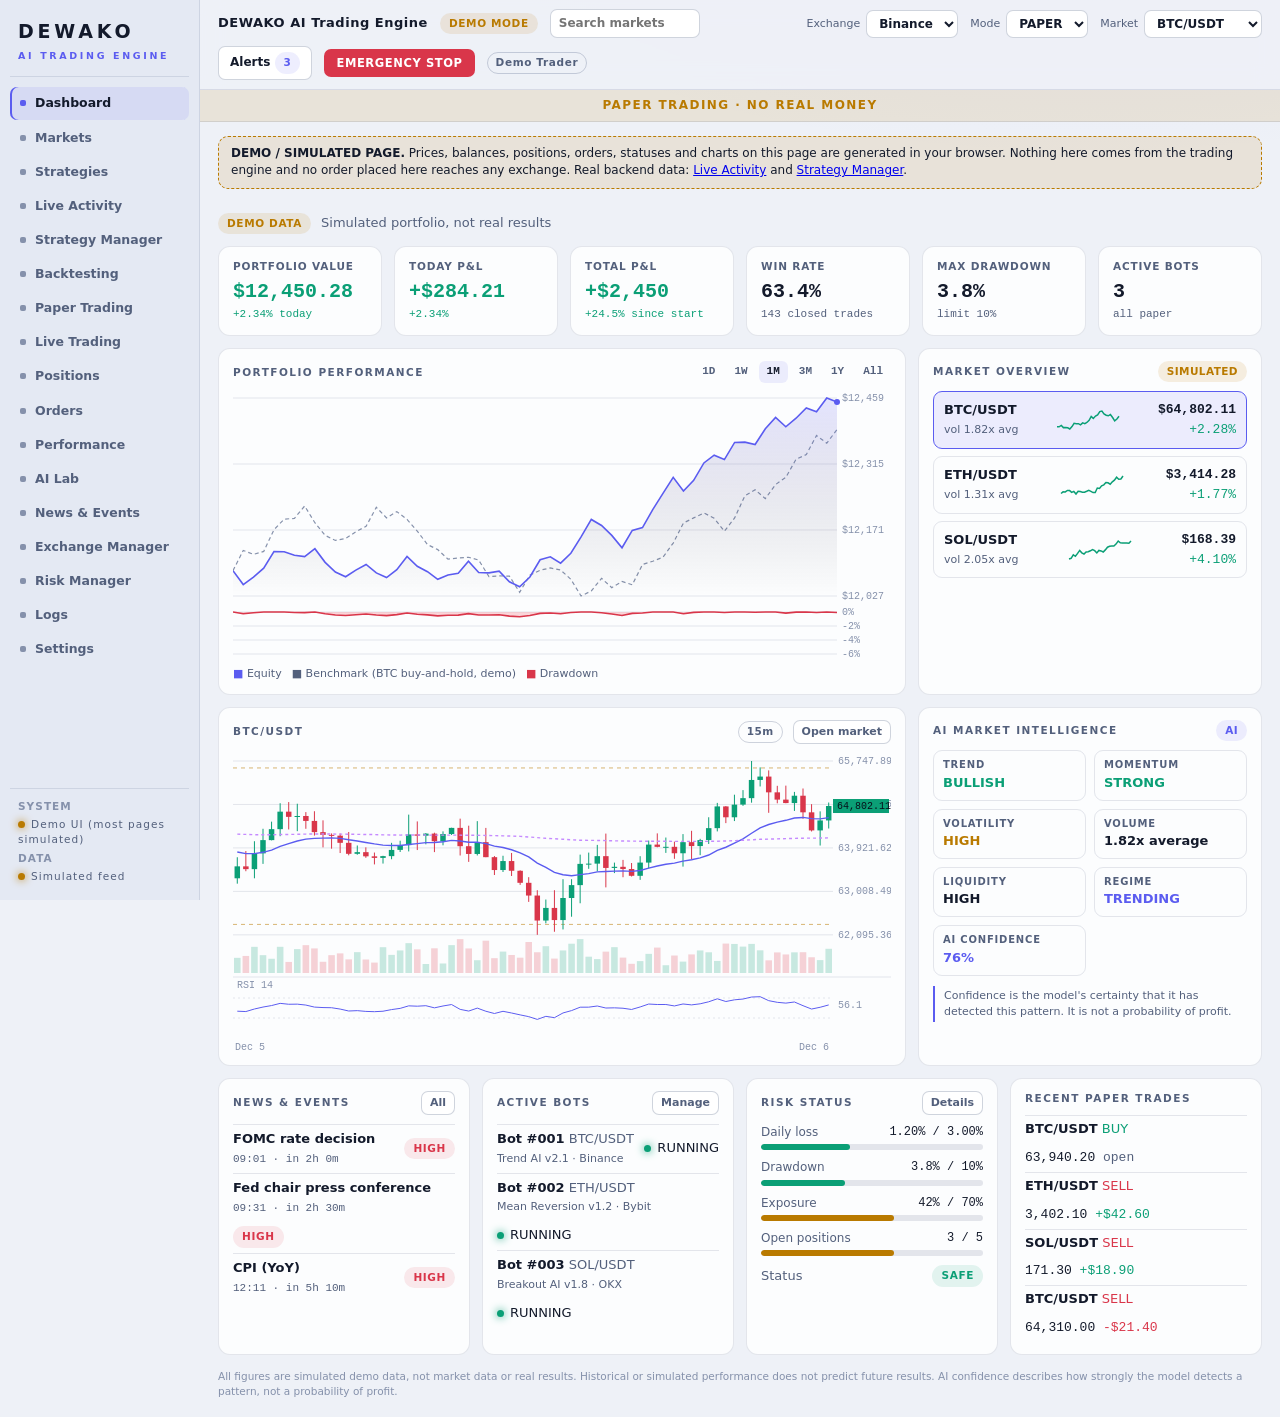
==== commit ffda500b: "Stage 3B: report/GUI, CLI, replay idle shortcut with equivalence + resource tests, CI gates, docs Re" ====
--- a/frontend/prototype/index.standalone.html
+++ b/frontend/prototype/index.standalone.html
@@ -438,6 +438,71 @@
 
 </script>
 <script>
+/* DEWAKO Backtest records: pure helpers for the READ-ONLY report page (no DOM, no network). Everything shown comes from the server's stored run
+   records; nothing is computed or invented here, and nothing here can start, edit or promote a run. */
+(function (root, factory) { if (typeof module === 'object' && module.exports) module.exports = factory(); else root.DewakoBacktests = factory(); })(this, function () {
+  'use strict';
+  function esc(s) { return String(s == null ? '' : s).replace(/[&<>"']/g, function (c) { return { '&': '&amp;', '<': '&lt;', '>': '&gt;', '"': '&quot;', "'": '&#39;' }[c]; }); }
+  function num(v, d) { return v == null || isNaN(v) ? 'n/a' : Number(v).toFixed(d == null ? 2 : d); }
+  function pct(v, d) { return v == null || isNaN(v) ? 'n/a' : (Number(v) * 100).toFixed(d == null ? 1 : d) + '%'; }
+  function day(s) { return s ? String(s).slice(0, 10) : '?'; }
+  function verdictPill(v) { return '<span class="pill ' + (v === 'PASSED' ? 'ai' : 'dn') + '">' + esc(v) + '</span>'; }
+
+  function renderRows(list) {
+    if (!list || !list.length) return '<div class="act-empty">No backtest has been recorded yet. Runs are produced on the server by the backtest command and listed here; this page cannot start one.</div>';
+    return '<div class="scroll"><table class="tbl"><tr><th>#</th><th>Strategy</th><th>Market</th><th>Data</th><th>Trades</th><th>Net P&amp;L</th><th>Max DD</th><th>Result</th><th></th></tr>' +
+      list.map(function (r) {
+        return '<tr><td class="num">' + esc(r.id) + '</td><td>' + esc(r.strategy) + ' v' + esc(r.version) + '</td><td>' + esc(r.symbol) + ' ' + esc(r.timeframe) +
+          '</td><td class="mono">' + esc(day(r.dataset_start)) + ' to ' + esc(day(r.dataset_end)) + '</td><td class="num">' + esc(r.trades) + '</td><td class="num">' + num(r.net_pnl) +
+          '</td><td class="num">' + pct(r.max_drawdown_pct) + '</td><td>' + verdictPill(r.verdict) + ' <span class="pill warn">SIMULATED</span></td>' +
+          '<td><button class="btn sm" data-bk="btdetail" data-id="' + esc(r.id) + '">Report</button></td></tr>';
+      }).join('') + '</table></div>';
+  }
+
+  function section(title, body) { return '<div class="card"><h2>' + esc(title) + '</h2>' + body + '</div>'; }
+
+  function renderDetail(d) {
+    var g = d.official_gate || {}, out = [];
+    out.push('<div class="row">' + verdictPill(d.verdict) + ' <span class="pill warn">SIMULATED</span> ' +
+      (d.counts_for_promotion ? '<span class="pill ai">NEWEST RUN: counts for promotion</span>' : '<span class="pill">older run: does not count</span>') + '</div>');
+    out.push('<p class="mut">' + esc(d.strategy) + ' v' + esc(d.version) + ' &middot; ' + esc(d.symbol) + ' ' + esc(d.timeframe) + ' &middot; data ' + esc(day(d.dataset_start)) + ' to ' + esc(day(d.dataset_end)) +
+      ' &middot; recorded by ' + esc(d.created_by) + ' at ' + esc(d.created_at) + '</p>');
+    out.push(section('Promotion gate (recomputed now, against the owner-approved limits)',
+      '<div class="' + (g.ok ? 'note' : 'warnbox') + '"><b>' + (g.ok ? 'Meets every limit.' : 'Does not meet the limits:') + '</b>' +
+      ((g.reasons || []).length ? '<ul>' + g.reasons.map(function (x) { return '<li>' + esc(x) + '</li>'; }).join('') + '</ul>' : '') +
+      ((g.notes || []).length ? '<ul>' + g.notes.map(function (x) { return '<li>' + esc(x) + '</li>'; }).join('') + '</ul>' : '') + '</div>'));
+    var m = d.metrics || {};
+    out.push(section('Result (after costs)', '<dl class="kv"><dt>Closed trades</dt><dd>' + esc(m.trades) + '</dd><dt>Net P&amp;L</dt><dd>' + num(m.net_pnl) + '</dd><dt>Return</dt><dd>' + pct(m.total_return_pct) +
+      '</dd><dt>Win rate</dt><dd>' + pct(m.win_rate) + '</dd><dt>Profit factor</dt><dd>' + num(m.profit_factor) + '</dd><dt>Expectancy / trade</dt><dd>' + num(m.expectancy) +
+      '</dd><dt>Realised reward/risk</dt><dd>' + num(m.payoff_ratio) + '</dd><dt>Max drawdown</dt><dd>' + pct(m.max_drawdown_pct) + '</dd><dt>Longest losing streak</dt><dd>' + esc(m.max_consecutive_losses) +
+      '</dd><dt>Time in market</dt><dd>' + pct(m.exposure_pct) + '</dd><dt>Fees</dt><dd>' + num(m.fees) + '</dd><dt>Spread + slippage cost</dt><dd>' + num(m.execution_cost) + '</dd></dl>'));
+    var st = d.stress || {}, keys = Object.keys(st).sort(function (a, b) { return a - b; });
+    out.push(section('If costs were higher', '<table class="tbl"><tr><th>Costs</th><th>Net P&amp;L</th><th>Trades</th></tr>' + keys.map(function (k) {
+      return '<tr><td>' + esc(k) + 'x</td><td class="num">' + num(st[k].net_pnl) + '</td><td class="num">' + esc(st[k].trades) + '</td></tr>'; }).join('') + '</table>'));
+    var i = d.in_sample || {}, o = d.out_of_sample || {};
+    out.push(section('Held-out data', '<dl class="kv"><dt>Earlier part: expectancy</dt><dd>' + num(i.expectancy) + ' (' + esc(i.trades) + ' trades)</dd><dt>Held-out last part: expectancy</dt><dd>' +
+      num(o.expectancy) + ' (' + esc(o.trades) + ' trades)</dd></dl><p class="mut" style="margin:6px 0 0">The system does not tune any parameter yet, so this checks consistency, not over-fitting.</p>'));
+    out.push(section('Equal consecutive periods', '<div class="row">' + (d.periods || []).map(function (p, n) {
+      return '<span class="pill ' + (p.net_pnl > 0 ? 'ai' : 'dn') + '">' + (n + 1) + ': ' + num(p.net_pnl) + ' (' + esc(p.trades) + ')</span>'; }).join(' ') + '</div>'));
+    if (d.monte_carlo) out.push(section('Same trades, shuffled order', '<p class="mut" style="margin:0">Drawdown over ' + esc(d.monte_carlo.runs) + ' shuffles: median ' + pct(d.monte_carlo.p50) + ', 95th percentile ' + pct(d.monte_carlo.p95) + ', worst ' + pct(d.monte_carlo.worst) + '.</p>'));
+    out.push(section('Weaknesses and warnings', (d.weaknesses || []).length ? '<ul>' + d.weaknesses.map(function (w) { return '<li>' + esc(w) + '</li>'; }).join('') + '</ul>' : '<span class="mut">None raised. One run is still not proof.</span>'));
+    out.push(section('Identity (so the exact run can be checked again)', '<dl class="kv"><dt>Data fingerprint</dt><dd class="mono">' + esc(d.dataset_hash) + '</dd><dt>Result digest</dt><dd class="mono">' + esc(d.digest) +
+      '</dd><dt>Code version</dt><dd class="mono">' + esc(d.code_version) + '</dd><dt>Thresholds approved by</dt><dd>' + esc((d.thresholds || {}).approved_by || 'nobody (placeholder)') + '</dd></dl>'));
+    out.push('<div class="warnbox"><b>Limits</b><ul>' + (d.limits || []).map(function (x) { return '<li>' + esc(x) + '</li>'; }).join('') + '</ul></div>');
+    return out.join('');
+  }
+
+  function describeError(status, body) {
+    if (status === 401) return 'Your session has expired. Sign in again.';
+    if (status === 403) return 'Your role cannot view backtest records.';
+    if (status === 404) return 'That run does not exist.';
+    return 'The server could not return the backtest records (HTTP ' + status + ').';
+  }
+  return { renderRows: renderRows, renderDetail: renderDetail, describeError: describeError, esc: esc };
+});
+
+</script>
+<script>
 (function(){
 'use strict';
 const $=(s,r=document)=>r.querySelector(s), $$=(s,r=document)=>[...r.querySelectorAll(s)];
@@ -640,44 +705,16 @@
 function adaptTiles(){const e=EX[S.exch],base=S.mkt.replace('/','');return [['Native symbol',S.exch.startsWith('OKX')?S.mkt.replace('/','-'):base],['Tick size',e.tick],['Qty precision',e.qty],['Min order',e.min],['Fees (maker / taker)',e.fee],['Leverage',e.lev],['Order types',e.types],['Account balance',e.bal]].map(x=>`<div class="tile"><div class="l">${x[0]}</div><div class="v mono" style="font-size:12px">${x[1]}</div></div>`).join('')}
 function compTable(){const d=[['ROI','+31.2%','+44.8%','+52.1%'],['Win rate','58%','46%','39%'],['Max drawdown','6.1%','11.4%','16.9%'],['Profit factor','1.62','1.38','1.21'],['Trades','212','388','147'],['Sharpe','1.41','1.02','0.74']];return `<div class="scroll"><table class="tbl"><tr><th></th><th>Trend AI</th><th>Momentum AI</th><th>Breakout AI</th></tr>${d.map(r=>`<tr><td class="mut">${r[0]}</td>${r.slice(1).map(v=>`<td class="num">${v}</td>`).join('')}</tr>`).join('')}</table></div>`}
 
-R.backtest=()=>{const b=S.bt;
-  return `<div class="row">${pill('SIMULATED RESULTS','warn')}<span class="mut">The engine here is a demo. Numbers come from a seeded generator, not from a real strategy run.</span></div>
-  <div class="card"><h2>Backtest setup</h2><form class="form" id="btForm">
-   <label>Strategy<select id="bStrat">${STRATS.map(s=>`<option ${s.n===(S.btSel||'Trend AI')?'selected':''}>${s.n}</option>`).join('')}</select></label>
-   <label>Version<select id="bVer"></select></label>
-   <label>Market<select id="bMk">${MK.map(x=>`<option ${x.s===S.mkt?'selected':''}>${x.s}</option>`).join('')}</select></label>
-   <label>Timeframe<select id="bTf"><option>15m</option><option>1h</option><option>4h</option></select></label>
-   <label>Start<input id="bS" type="date" value="2025-10-01"></label><label>End<input id="bE" type="date" value="2026-09-30"></label>
-   <label>Capital (USDT)<input id="bCap" type="number" value="10000" min="100"></label>
-   <label>Fee % per side<input id="bFee" type="number" step="0.01" value="0.10" min="0"></label>
-   <label>Slippage %<input id="bSlip" type="number" step="0.01" value="0.05" min="0"></label>
-   <label>Sizing<select id="bSize"><option>Fixed 0.5% risk</option><option>Fixed 1% risk</option><option>Kelly (capped)</option></select></label>
-   <label>Leverage<input id="bLev" type="number" value="3" min="1" max="50"></label>
-   <label>&nbsp;<button class="btn pri" type="submit">Run backtest</button></label></form></div>
-  <div id="btOut">${b?btHtml(b):`<div class="card mut">Choose settings and run a backtest. Every run records strategy, version, parameters, data period, market, fees, slippage and execution assumptions.</div>`}</div>`};
-function runBt(){
-  const g=id=>$('#'+id).value,st=STRATS.find(s=>s.n===g('bStrat')),cfg={st:st.n,ver:g('bVer'),mk:g('bMk'),tf:g('bTf'),s:g('bS'),e:g('bE'),cap:+g('bCap'),fee:+g('bFee'),slip:+g('bSlip'),size:g('bSize'),lev:+g('bLev')};
-  const seed=hash(JSON.stringify(cfg)),r=rng(seed),days=Math.max(10,Math.round((new Date(cfg.e)-new Date(cfg.s))/864e5)||90);
-  const base={'Trend AI':[.44,2.3,1],'Momentum AI':[.48,1.6,1],'Mean Reversion':[.62,.9,1.15],'Breakout AI':[.38,2.9,1],'AI Strategy':[.5,1.5,1]}[cfg.st]||[.45,1.8,1],tfm={'15m':3.2,'1h':1,'4h':.3}[cfg.tf],N=Math.max(4,Math.round(days*.55*tfm*(.8+r()*.4)));
-  const m=mk(cfg.mk),cs=genCandles({...m,seed:m.seed+Math.round(days)},Math.min(220,Math.max(60,N*2))),costPct=(cfg.fee+cfg.slip)*2,rk=cfg.size.includes('1%')?1:.5,rets=[],trs=[];
-  let eq=cfg.cap;const curve=[eq];
-  for(let i=0;i<N;i++){const win=r()<base[0],mag=(win?base[1]:-1)*(.6+r()*.8)*rk*(cfg.lev>1?1+Math.log(cfg.lev)*.25:1),net=mag-costPct*rk*cfg.lev*.15,pnl=eq*net/100,en=Math.floor(i/N*(cs.length-8))+2,du=2+Math.floor(r()*5),side=r()<.8?'LONG':'SHORT';
-    eq+=pnl;curve.push(eq);rets.push(net);trs.push({n:i+1,en,ex:Math.min(cs.length-1,en+du),side,pnl,net,win:net>0,reason:cfg.st==='Trend AI'?['EMA crossover','ADX confirmation','Volume confirmation']:cfg.st==='Mean Reversion'?['Price below lower band','RSI oversold','Below VWAP']:['Signal conditions met','Risk engine approved'],exitK:net>0?'tp':'sl'})}
-  const wins=trs.filter(t=>t.win),gp=wins.reduce((a,t)=>a+t.pnl,0),gl=-trs.filter(t=>!t.win).reduce((a,t)=>a+t.pnl,0),mean=rets.reduce((a,x)=>a+x,0)/N,sd=Math.sqrt(rets.reduce((a,x)=>a+(x-mean)**2,0)/N)||1,dsd=Math.sqrt(rets.filter(x=>x<0).reduce((a,x)=>a+x*x,0)/N)||1,ann=Math.sqrt(N/days*365);
-  const ddv=dd(curve),mdd=Math.min(...ddv),tr=curve.slice(0,Math.floor(curve.length*.6)),va=curve.slice(Math.floor(curve.length*.6));
-  const trainR=(tr[tr.length-1]/tr[0]-1)*100,valR=(va[va.length-1]/va[0]-1)*100,nPar=Object.keys(st.par).length;
-  const wf=[0,1,2,3,4].map(i=>{const t=trainR*(.8+r()*.5),v=valR*(.5+r()*.9),o=i===4&&base[1]>2.5?valR*.25:valR*(.4+r()*.9);return{w:i+1,t,v,o}});
-  const warns=[];if(nPar>6)warns.push('Many tunable parameters relative to trade count.');if(N<30)warns.push('Fewer than 30 trades. Statistics are unreliable.');if(trainR>0&&valR<trainR*.35)warns.push('Training performance is far better than validation.');if(cfg.fee===0||cfg.slip===0)warns.push('Zero fees or slippage is unrealistic.');if(cfg.lev>10)warns.push('High leverage assumption inflates results.');if(wf.some(w=>w.o<w.t*.2))warns.push('Out-of-sample result collapsed in at least one walk-forward window.');
-  S.bt={cfg,seed,cs,trs,curve,ddv,warns,wf,sel:null,m:{net:eq-cfg.cap,roi:(eq/cfg.cap-1)*100,wr:wins.length/N*100,pf:gp/(gl||1),sharpe:mean/sd*ann,sortino:mean/dsd*ann,mdd,n:N,avg:(eq-cfg.cap)/N,lw:Math.max(...trs.map(t=>t.pnl)),ll:Math.min(...trs.map(t=>t.pnl))}};
-  audit(`Backtest run: ${cfg.st} v${cfg.ver} on ${cfg.mk}, ${cfg.s} to ${cfg.e}, fee ${cfg.fee}%, slip ${cfg.slip}%`)}
-function btHtml(b){const m=b.m,c=b.cfg;
-  return `<div class="grid kpis">${[['Net profit','$'+fmt(m.net),cls(m.net)],['ROI',sgn(m.roi)+'%',cls(m.roi)],['Win rate',fmt(m.wr,1)+'%',''],['Profit factor',fmt(m.pf),''],['Sharpe',fmt(m.sharpe),''],['Sortino',fmt(m.sortino),''],['Max drawdown',fmt(m.mdd,1)+'%','dn'],['Trades',m.n,''],['Avg trade','$'+fmt(m.avg),cls(m.avg)],['Largest win','$'+fmt(m.lw),'up'],['Largest loss','$'+fmt(m.ll),'dn']].map(k=>`<div class="card kpi"><div class="l">${k[0]}</div><div class="v ${k[2]}" style="font-size:17px">${k[1]}</div></div>`).join('')}</div>
-  ${b.warns.length?`<div class="warnbox"><b>POSSIBLE OVERFITTING</b><ul style="margin:6px 0 0;padding-left:18px">${b.warns.map(w=>`<li>${w}</li>`).join('')}</ul></div>`:`<div class="note">No overfitting flags raised for this run. One run is still not proof.</div>`}
-  <div class="grid g2"><div class="card"><h2>Trades on price ${pill('SIMULATED','warn')}</h2><canvas id="cBt" style="height:300px"></canvas><canvas id="cBe" style="height:90px;margin-top:6px"></canvas><canvas id="cBd" style="height:48px;margin-top:4px"></canvas></div>
-  <div style="display:grid;gap:12px;align-content:start"><div class="card"><h2>Run record</h2><dl class="kv"><dt>Strategy</dt><dd>${c.st} v${c.ver}</dd><dt>Market / TF</dt><dd>${c.mk} ${c.tf}</dd><dt>Period</dt><dd>${c.s} to ${c.e}</dd><dt>Fees</dt><dd>${c.fee}% / side</dd><dt>Slippage</dt><dd>${c.slip}%</dd><dt>Sizing</dt><dd style="font-family:var(--f-ui)">${c.size}</dd><dt>Leverage</dt><dd>${c.lev}x</dd><dt>Fills</dt><dd style="font-family:var(--f-ui)">Next-bar open</dd><dt>Seed</dt><dd>${b.seed}</dd></dl></div>
-  <div class="card" id="tradeDetail"><h2>Trade detail</h2><span class="mut">Select a trade below.</span></div></div></div>
-  <div class="card"><h2>Walk-forward validation</h2><div class="scroll"><table class="tbl"><tr><th>Window</th><th>Train ROI</th><th>Validation ROI</th><th>Out-of-sample ROI</th><th>Flag</th></tr>${b.wf.map(w=>`<tr><td>#${w.w}</td><td class="num">${sgn(w.t,1)}%</td><td class="num">${sgn(w.v,1)}%</td><td class="num ${cls(w.o)}">${sgn(w.o,1)}%</td><td>${w.o<w.t*.2?pill('DEGRADED','warn'):pill('OK','up')}</td></tr>`).join('')}</table></div></div>
-  <div class="card"><h2>Trades</h2><div class="scroll" style="max-height:300px;overflow-y:auto"><table class="tbl"><tr><th>#</th><th>Side</th><th>Bars</th><th>P&amp;L</th></tr>${b.trs.map(t=>`<tr class="click" data-trade="${t.n}"><td>#${t.n}</td><td>${t.side}</td><td class="num">${t.ex-t.en}</td><td class="num ${cls(t.pnl)}">${sgn(t.pnl)}</td></tr>`).join('')}</table></div></div>`}
+/* ----- Backtesting: READ-ONLY records from the backend (replaces the old seeded-random demo page) ----- */
+const BT={list:null,err:'',busy:false};
+R.backtest=()=>{if(!BK.token)return loginPanel('Sign in to view recorded backtests.');
+ return `<div class="row sb"><div class="act-head"><h2 style="margin:0">Backtesting</h2><span class="pill ai">REAL BACKEND RECORDS</span><span class="pill warn">SIMULATED</span><span class="pill warn">LIVE TRADING LOCKED</span></div><div class="row">${whoBar()}</div></div>
+ <div class="card"><h2>Recorded runs <span class="row"><button class="btn sm" data-bk="btrefresh">Refresh</button></span></h2><div id="btList">${btListHtml()}</div>
+  <p class="note" style="margin:10px 0 0">Each run replays recorded candles through the real strategy, risk and order pipeline on a simulated exchange with spread, slippage, fees and latency. Runs are produced on the server and cannot be started, edited or promoted from this page. A strategy can move up to paper trading only when its newest run meets the owner-approved limits.</p></div>`};
+function btListHtml(){if(BT.err)return `<div class="act-empty" role="alert">${DB.esc(BT.err)}</div>`;if(!BT.list)return `<div class="act-empty" role="status">Loading backtest records…</div>`;return DB.renderRows(BT.list)}
+async function btLoad(){BT.err='';const r=await bk('/backtests/runs');if(r.status===200)BT.list=r.body;else{BT.err=DB.describeError(r.status,r.body);if(r.status===401)bkExpired()}if(S.page==='backtest'&&$('#btList'))$('#btList').innerHTML=btListHtml()}
+function btPost(){if(!BK.token)return;if(BT.list===null&&!BT.err)btLoad()}
+async function btDetail(id){const r=await bk('/backtests/runs/'+encodeURIComponent(id));if(r.status!==200)return toast(DB.describeError(r.status,r.body));modal(DB.renderDetail(r.body));$('#modalBox').classList.add('wide')}
 
 R.paper=()=>`<div class="row">${pill('PAPER TRADING','warn')}<span class="mut">Same pipeline as live: Strategy &rarr; Signal &rarr; Risk &rarr; Order engine &rarr; Paper exchange. No real money.</span></div>
   <div class="grid g3">${BOTS.map(botCard).join('')}</div>
@@ -742,7 +779,7 @@
 function pushTrade(){const t=$('#trades');if(!t)return;const m=mk(S.mkt),r=Math.random();tradeBuf.unshift({t:new Date(),s:r<.52?'BUY':'SELL',p:m.p*(1+(Math.random()-.5)*.0004),q:+(Math.random()*.8+.01).toFixed(3)});tradeBuf=tradeBuf.slice(0,9);t.innerHTML='<tr><th>Time</th><th>Side</th><th>Price</th><th>Size</th></tr>'+tradeBuf.map(x=>`<tr><td class="mono mut">${clock(x.t)}</td><td class="${x.s==='BUY'?'up':'dn'}">${x.s}</td><td class="num">${fmt(x.p,m.d)}</td><td class="num">${x.q}</td></tr>`).join('')}
 
 /* ---------- render engine ---------- */
-const REAL_PAGES=['activity','pkgs'];
+const REAL_PAGES=['activity','pkgs','backtest'];
 function pageHtml(p){const h=R[p]();if(REAL_PAGES.indexOf(p)!==-1)return h;
  return '<div class="demo-banner" role="note"><b>DEMO / SIMULATED PAGE.</b> Prices, balances, positions, orders, statuses and charts on this page are generated in your browser. Nothing here comes from the trading engine and no order placed here reaches any exchange. Real backend data: <a href="#" data-go="activity">Live Activity</a> and <a href="#" data-go="pkgs">Strategy Manager</a>.</div>'+h}
 function drawPage(){
@@ -750,15 +787,12 @@
   if($('#cEq')&&S.page==='dashboard'){const e=equity(S.range);drawLines($('#cEq'),[{d:e.bm,c:col('--dim'),w:1.2,dash:[4,3]},{d:e.eq,c:col('--ai'),fill:'rgba(139,140,255,.22)',end:1}],{f:v=>'$'+fmt(v,0)});drawLines($('#cDd'),[{d:dd(e.eq),c:col('--dn'),fill:'rgba(255,92,108,.25)'}],{lo:Math.min(-6,...dd(e.eq)),hi:0,base:0,f:v=>fmt(v,0)+'%'})}
   if($('#cEq')&&S.page==='perf'){const e=equity('3M');drawLines($('#cEq'),[{d:e.bm,c:col('--dim'),dash:[4,3]},{d:e.eq,c:col('--ai'),fill:'rgba(139,140,255,.22)',end:1}],{f:v=>'$'+fmt(v,0)})}
   if(cm)drawCandles(cm,m.cs,{n:S.page==='dashboard'?70:90});
-  if($('#cBt')&&S.bt){const b=S.bt,marks=[];b.trs.forEach(t=>{const c=b.cs[t.en];if(c)marks.push({i:t.en,p:c.l*.998,k:'in'});const x=b.cs[t.ex];if(x)marks.push({i:t.ex,p:x.h*1.002,k:t.exitK})});drawCandles($('#cBt'),b.cs,{n:b.cs.length,ind:{ema:1,vol:1},marks});drawLines($('#cBe'),[{d:b.curve,c:col('--ai'),fill:'rgba(139,140,255,.2)',end:1}],{f:v=>'$'+fmt(v,0)});drawLines($('#cBd'),[{d:b.ddv,c:col('--dn'),fill:'rgba(255,92,108,.25)'}],{lo:Math.min(-2,...b.ddv),hi:0,base:0,f:v=>fmt(v,0)+'%'})}
 }
 function updatePnl(){$$('[data-pnl]').forEach(e=>{const p=POS[+e.dataset.pnl],v=posPnl(p);e.textContent=sgn(v);e.className='num '+cls(v)})}
 function go(p){if(S.page==='activity'&&p!=='activity')stopActivity();S.page=p;$$('#nav button').forEach(b=>b.setAttribute('aria-current',b.dataset.p===p?'page':'false'));$('#view').innerHTML=pageHtml(p);window.scrollTo(0,0);post();log('Opened '+p,'sys');S.logs.shift()}
 function rerender(){const y=window.scrollY;$('#view').innerHTML=pageHtml(S.page);post();window.scrollTo(0,y)}
-function post(){if(S.page==='activity')activityPost();if(S.page==='pkgs')pkgsPost();drawPage();updatePnl();updateBook();pushTrade();if(S.page==='logs')renderLogRows();
-  if(S.page==='backtest'){fillVer();if(S.bt)$('#bStrat').value=S.bt.cfg.st}
+function post(){if(S.page==='activity')activityPost();if(S.page==='pkgs')pkgsPost();if(S.page==='backtest')btPost();drawPage();updatePnl();updateBook();pushTrade();if(S.page==='logs')renderLogRows();
   if($('#scTrend'))$('#scTrend').value=S.ostate.trend}
-function fillVer(){const s=STRATS.find(x=>x.n===$('#bStrat').value);$('#bVer').innerHTML=s.vs.slice().reverse().map(v=>`<option ${v===s.v?'selected':''}>${v}</option>`).join('')}
 function syncBanners(){$('#bPaper').classList.toggle('show',S.mode==='PAPER');$('#bLive').classList.toggle('show',S.mode==='LIVE');$('#bHalt').classList.toggle('show',S.halted)}
 
 /* ---------- events ---------- */
@@ -871,10 +905,9 @@
   else if(d.ind){S.ind[d.ind]=S.ind[d.ind]?0:1;rerender()}
   else if(d.bot)botDo(d.bot,d.do);
   else if(d.det){const el=$('#det-'+d.det);el.hidden=!el.hidden}
-  else if(d.bt){S.btSel=d.bt;go('backtest')}
+  else if(d.bt){go('backtest')}
   else if(d.use){S.activeStrat=d.use;if(S.page==='strategies'){const s=$('#aSt');if(s)s.value=d.use;doApply()}}
   else if(d.of){S.orderFilter=d.of;rerender()}
-  else if(d.trade&&S.bt){const x=S.bt.trs[+d.trade-1],c=S.bt.cfg;$('#tradeDetail').innerHTML=`<h2>Trade #${x.n}</h2><dl class="kv"><dt>Side</dt><dd>${x.side}</dd><dt>Entry bar</dt><dd>${x.en}</dd><dt>Exit bar</dt><dd>${x.ex}</dd><dt>Duration</dt><dd>${x.ex-x.en} bars</dd><dt>P&amp;L</dt><dd class="${cls(x.pnl)}">${sgn(x.pnl)}</dd><dt>Strategy</dt><dd>${c.st} v${c.ver}</dd></dl><div class="mut" style="margin-top:6px">Reason: ${x.reason.join(', ')}</div>`}
   else if(d.ev){const ev=EVENTS[+d.ev];$('#evd').innerHTML=`<b>${ev.n}</b> &middot; ${ev.a}<br>${ev.ai}`}
   else if(d.ex){S.exch=d.ex;$('#selEx').value=d.ex;rerender();toast('Exchange: '+d.ex)}
   else if(d.wl){S.watch=d.wl;rerender()}
@@ -895,7 +928,6 @@
   if(t.id==='applyBtn')return;
   if(t.id==='aEx'){S.exch=t.value;$('#selEx').value=t.value;$('#adapt').innerHTML=adaptTiles()}
   else if(t.id==='aMk'){S.mkt=t.value;$('#selMkt').value=t.value;$('#adapt').innerHTML=adaptTiles()}
-  else if(t.id==='bStrat')fillVer();
   else if(t.name==='smode'){S.stratMode=t.value;audit('Strategy mode: '+t.value);rerender()}
   else if(t.id==='minScore'){S.ostate.minScore=+t.value;rerender()}
   else if(t.id==='scTrend'){S.ostate.trend=t.value;rerender()}
@@ -903,11 +935,10 @@
 });
 document.addEventListener('input',e=>{if(e.target.id==='lq')renderLogRows()});
 document.addEventListener('click',e=>{if(e.target.id==='applyBtn')doApply()});
-document.addEventListener('submit',e=>{if(e.target.id==='btForm'){e.preventDefault();runBt();$('#btOut').innerHTML=btHtml(S.bt);drawPage()}});
 let rz;window.addEventListener('resize',()=>{clearTimeout(rz);rz=setTimeout(drawPage,120)});
 
 /* ---------- real backend: Live Activity + Strategy Manager (no demo data on these pages) ---------- */
-const DA=window.DewakoActivity,DP=window.DewakoPackages;
+const DA=window.DewakoActivity,DP=window.DewakoPackages,DB=window.DewakoBacktests;
 const BK={token:null,user:null,role:null,perms:[],base:(location.protocol==='http:'||location.protocol==='https:')?location.origin:'http://127.0.0.1:8000',err:'',busy:false};
 const AM=new DA.Model(),AF={category:'',severity:'',status:'',strategy:'',q:'',since:'',until:''};
 const AS={status:null,more:false,next:null,loadingMore:false,streaming:false,abort:null,attempt:0,tz:'local',lastRender:0,statusTimer:null,staleTimer:null,sel:null,loadErr:''};
@@ -1043,7 +1074,7 @@
 
 document.addEventListener('click',e=>{const t=e.target.closest('[data-bk],[data-pk]');if(!t)return;const a=t.dataset.bk,k=t.dataset.pk;
  if(k==='detail')pkDetail(t.dataset.pid);else if(k==='promote')pkPromote(t.dataset.pid,t.dataset.to);
- else if(a==='logout')doLogout();else if(a==='pick')$('#pkFile').click();else if(a==='cancelup'){if(PK.xhr)PK.xhr.abort()}else if(a==='pkrefresh'){PK.list=null;rerender()}
+ else if(a==='logout')doLogout();else if(a==='pick')$('#pkFile').click();else if(a==='cancelup'){if(PK.xhr)PK.xhr.abort()}else if(a==='pkrefresh'){PK.list=null;rerender()}else if(a==='btrefresh'){BT.list=null;BT.err='';rerender()}else if(a==='btdetail')btDetail(t.dataset.id)
  else if(a==='pause'){if(AM.paused){AM.resume()}else AM.pause();renderActivity()}else if(a==='refresh'){AS.loadErr='';AM.error=null;refilter();loadStatus()}
  else if(a==='tz'){AS.tz=AS.tz==='utc'?'local':'utc';renderActivity()}else if(a==='clear'){Object.keys(AF).forEach(x=>AF[x]='');rerender();refilter()}else if(a==='more')loadHistory(true)
  else if(a==='pkactivity'){closeModal();AF.q=t.dataset.name||'';go('activity')}});
